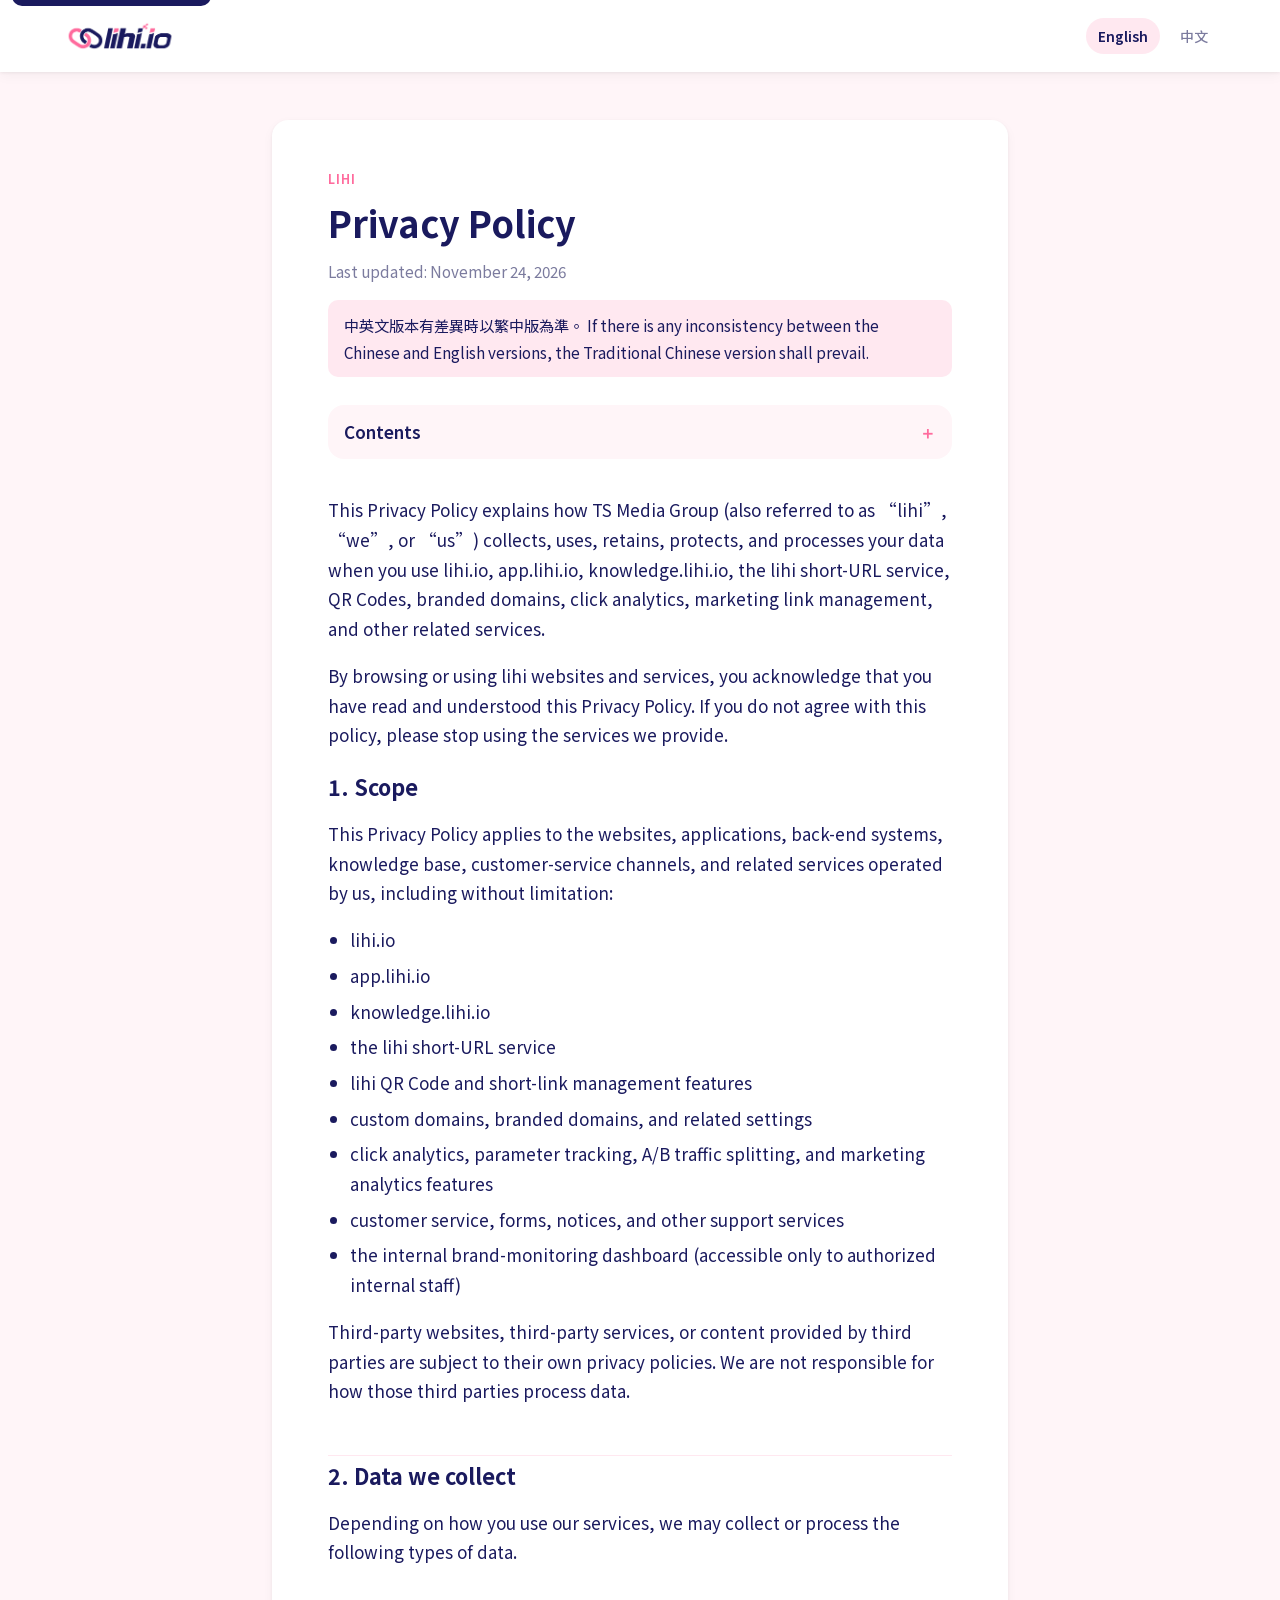
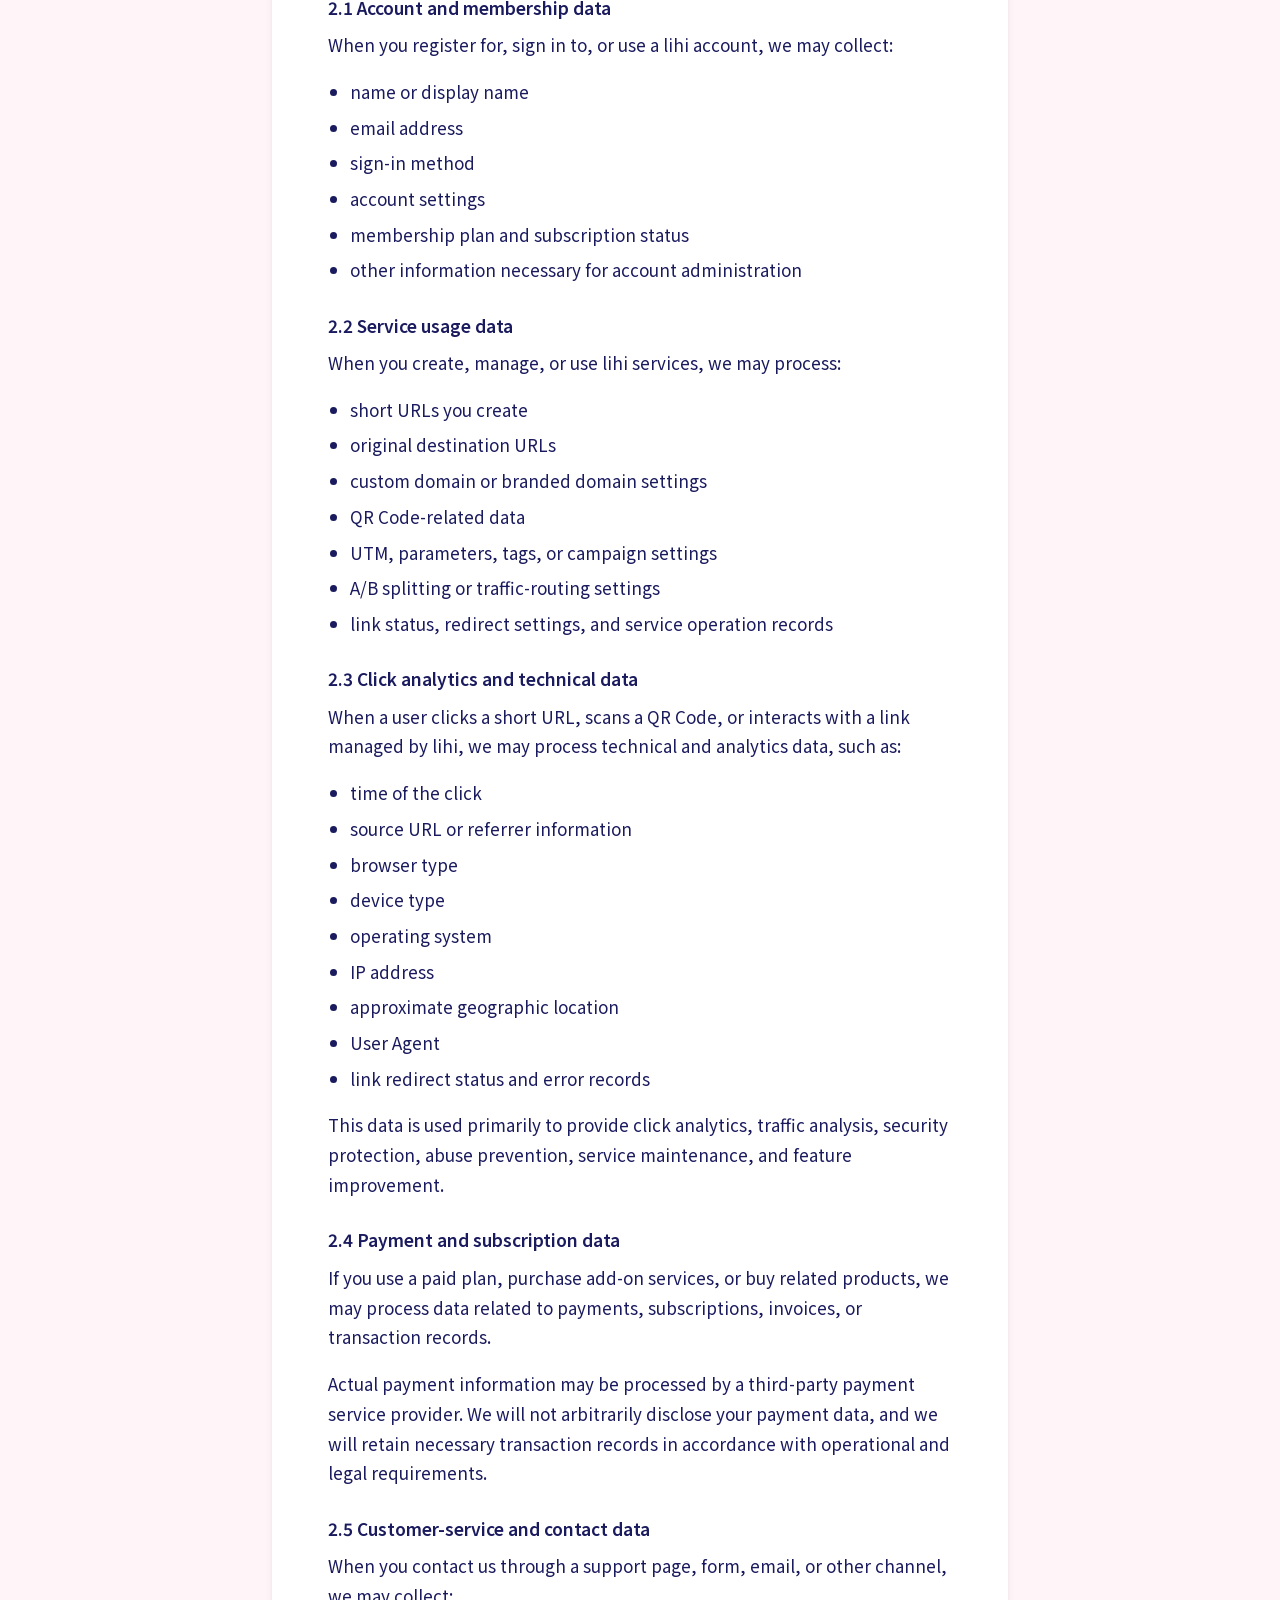
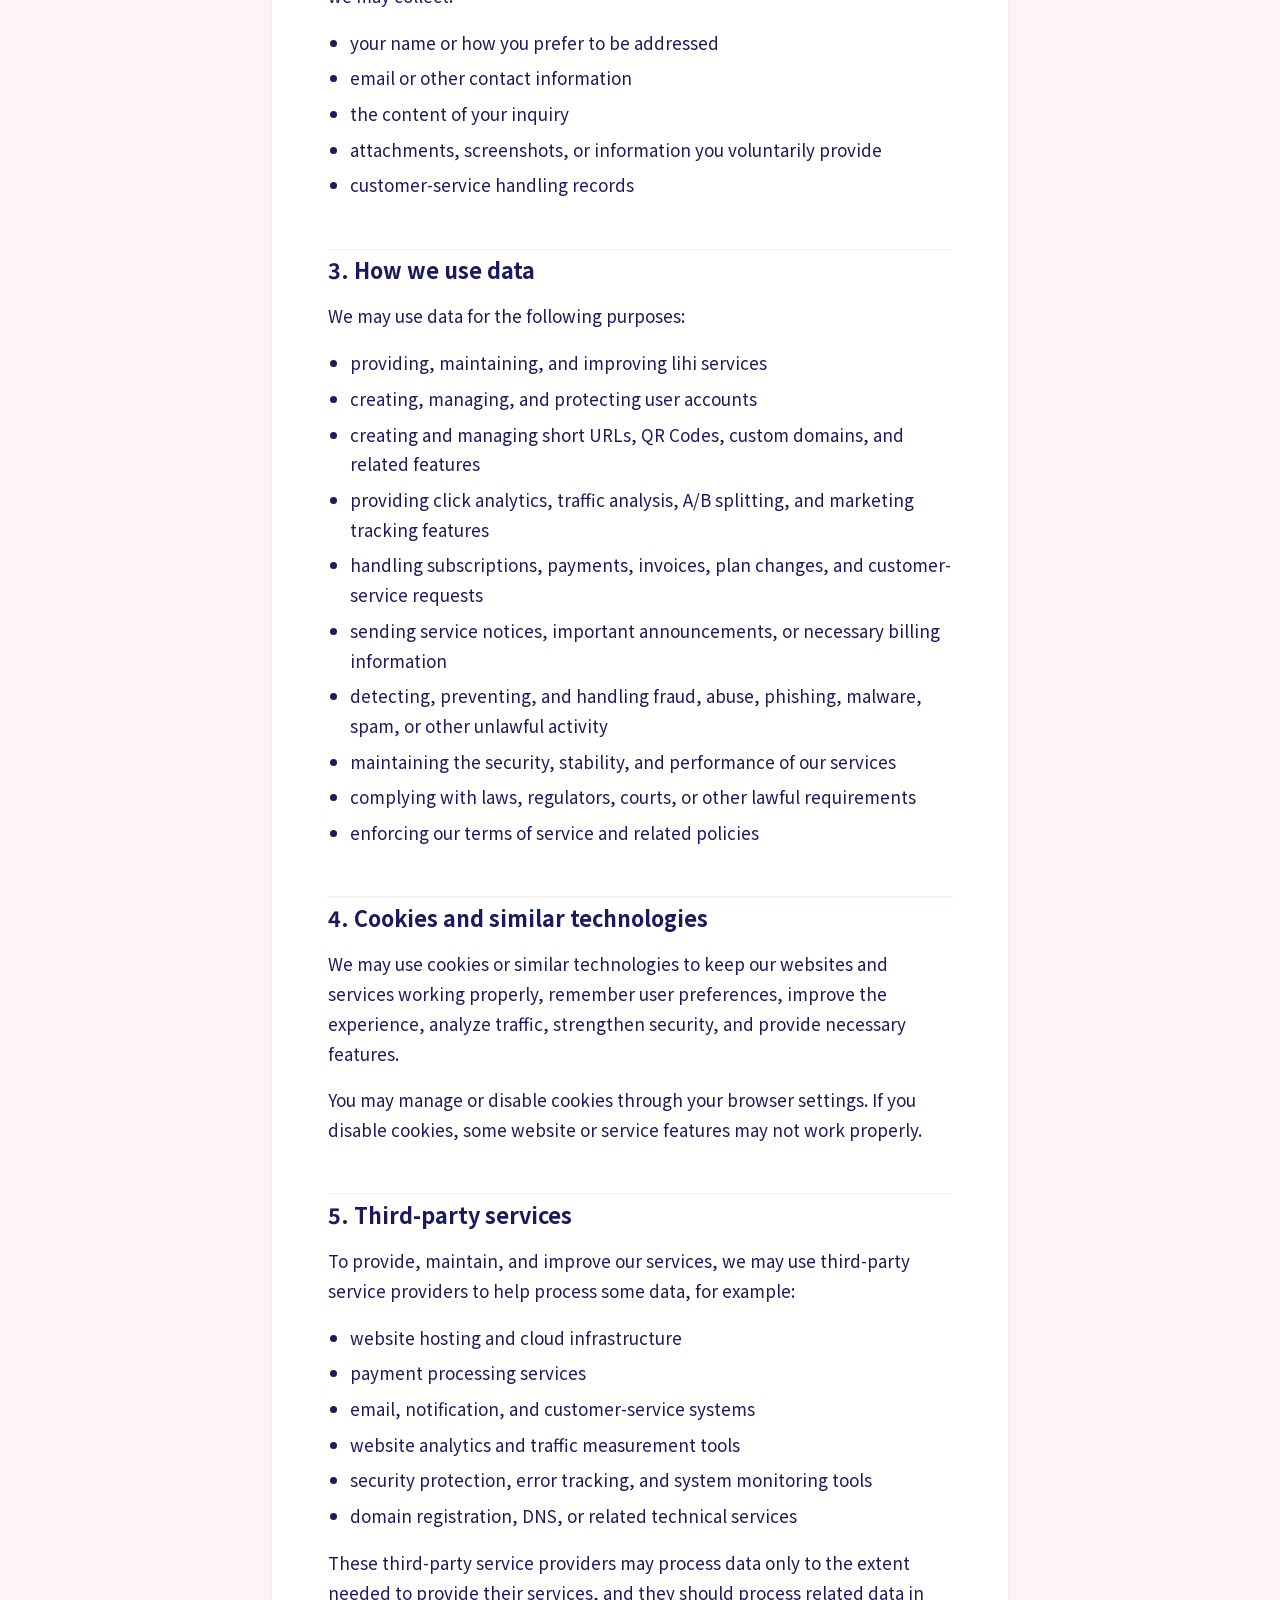
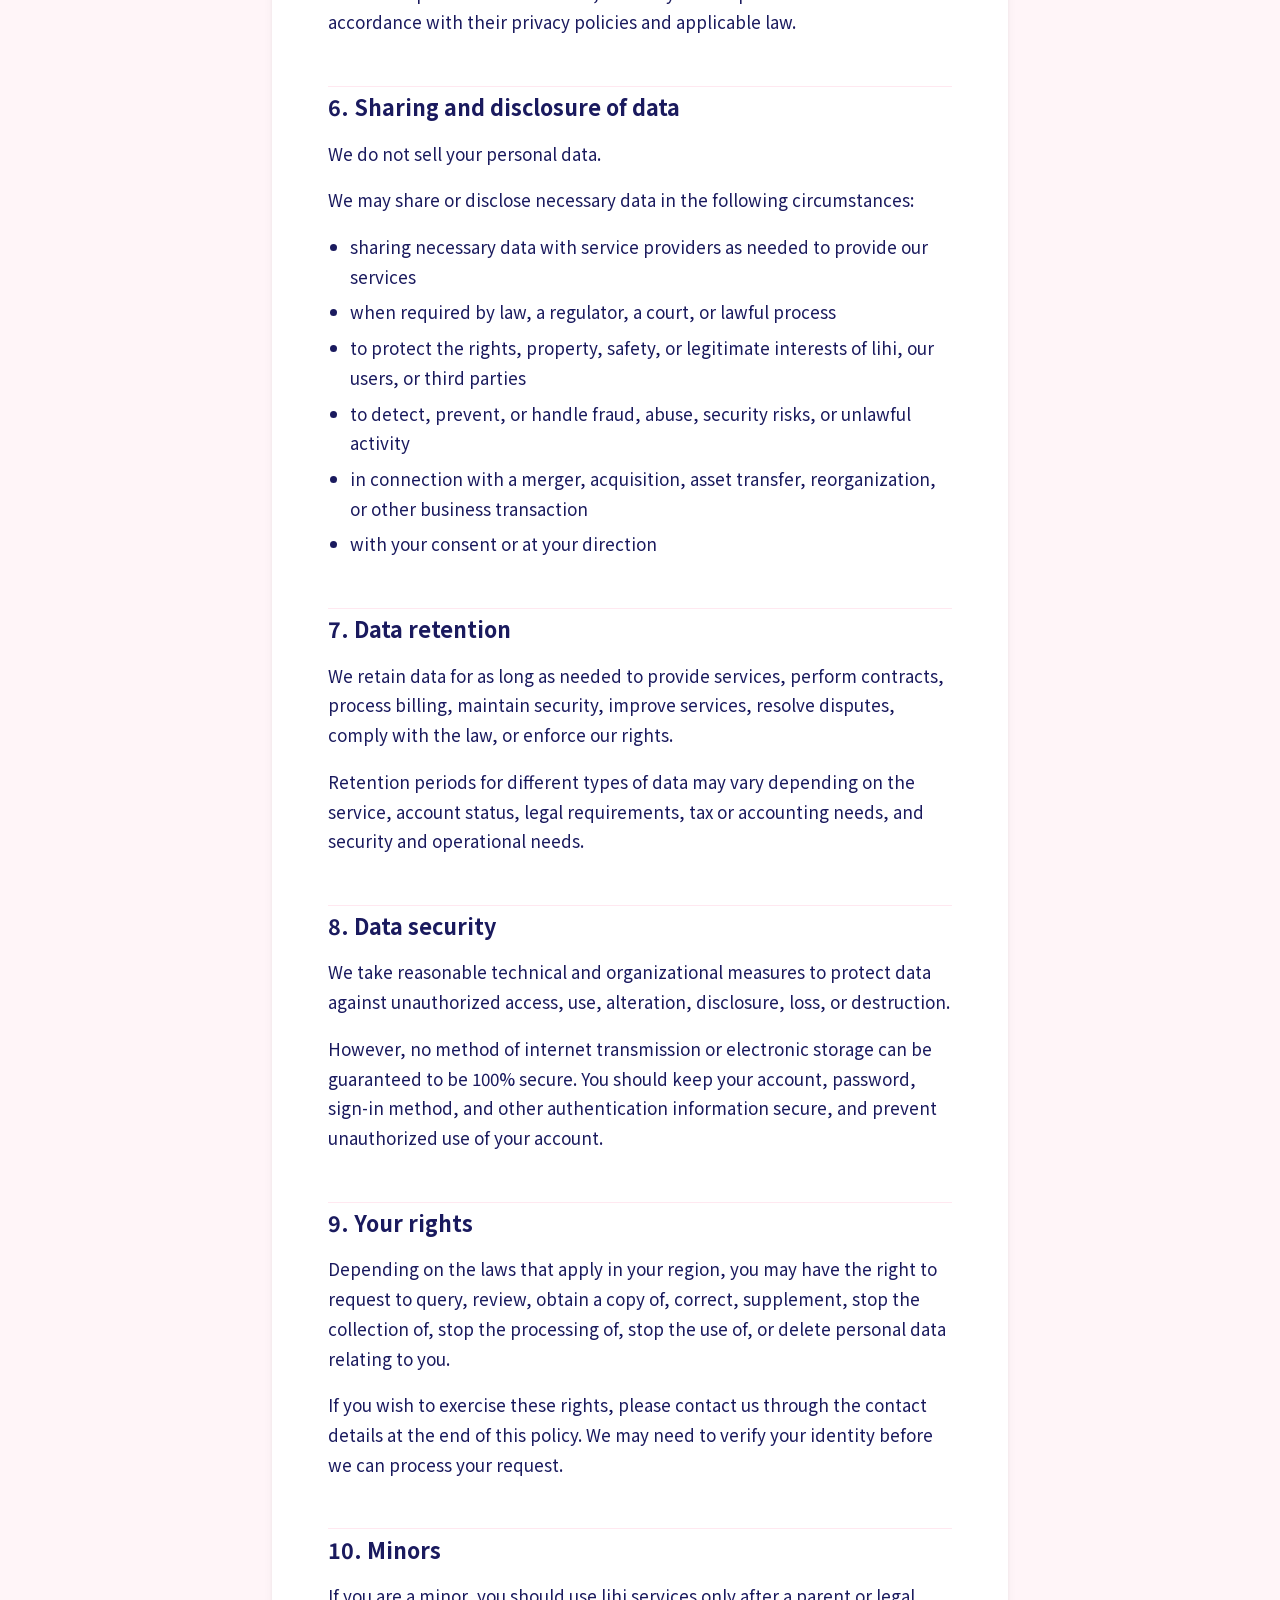
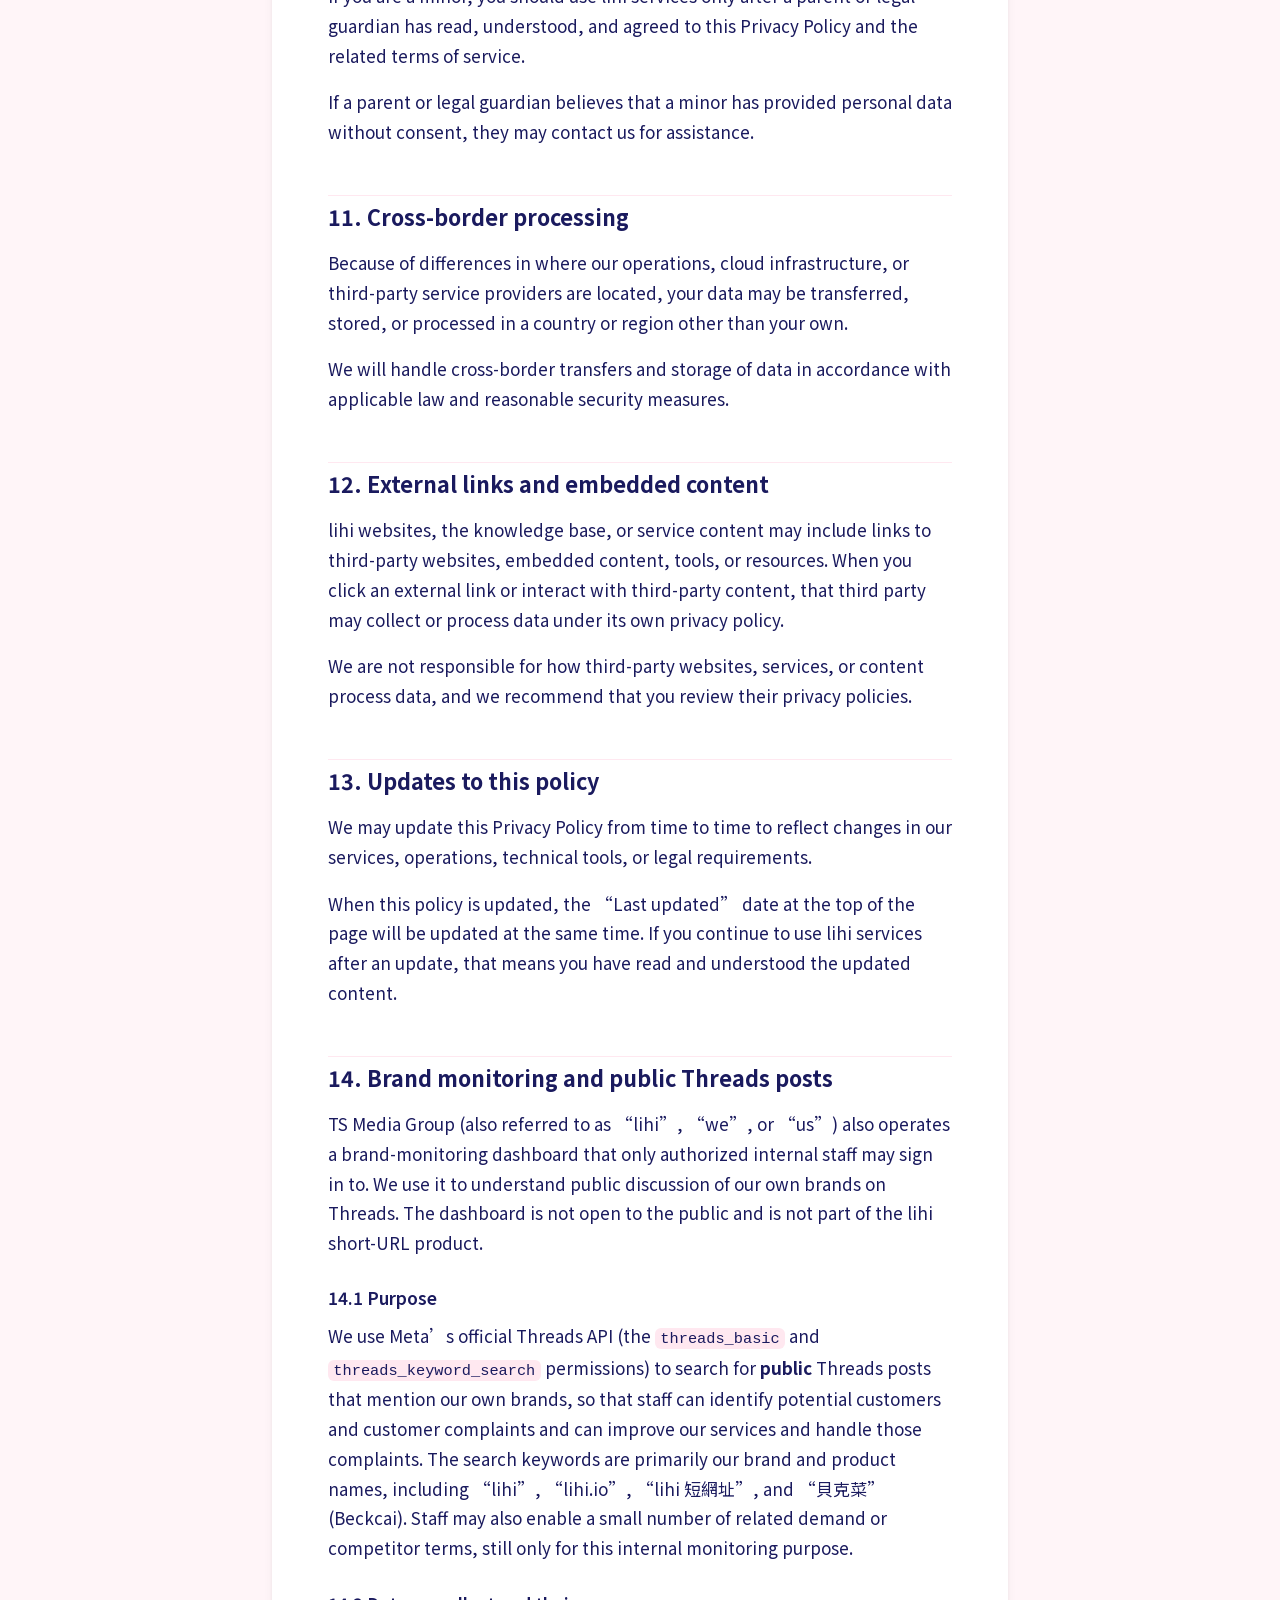
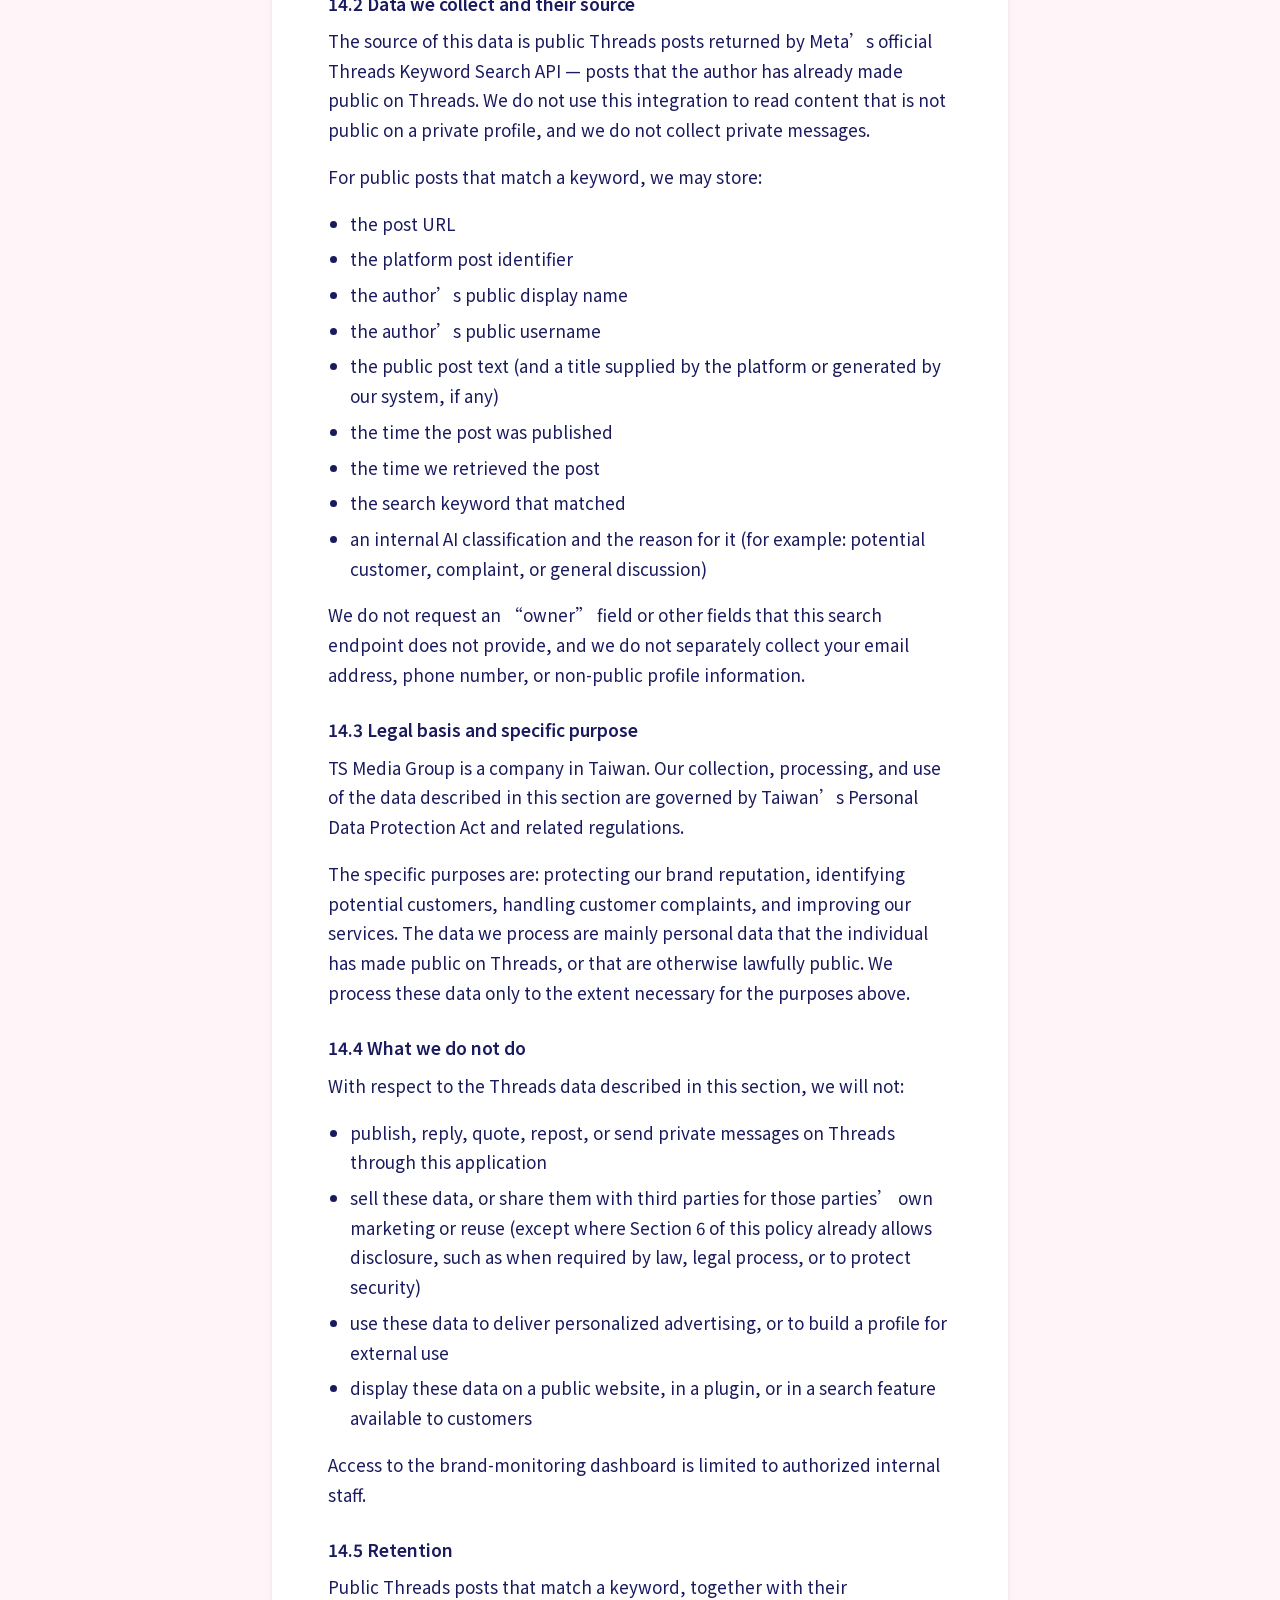
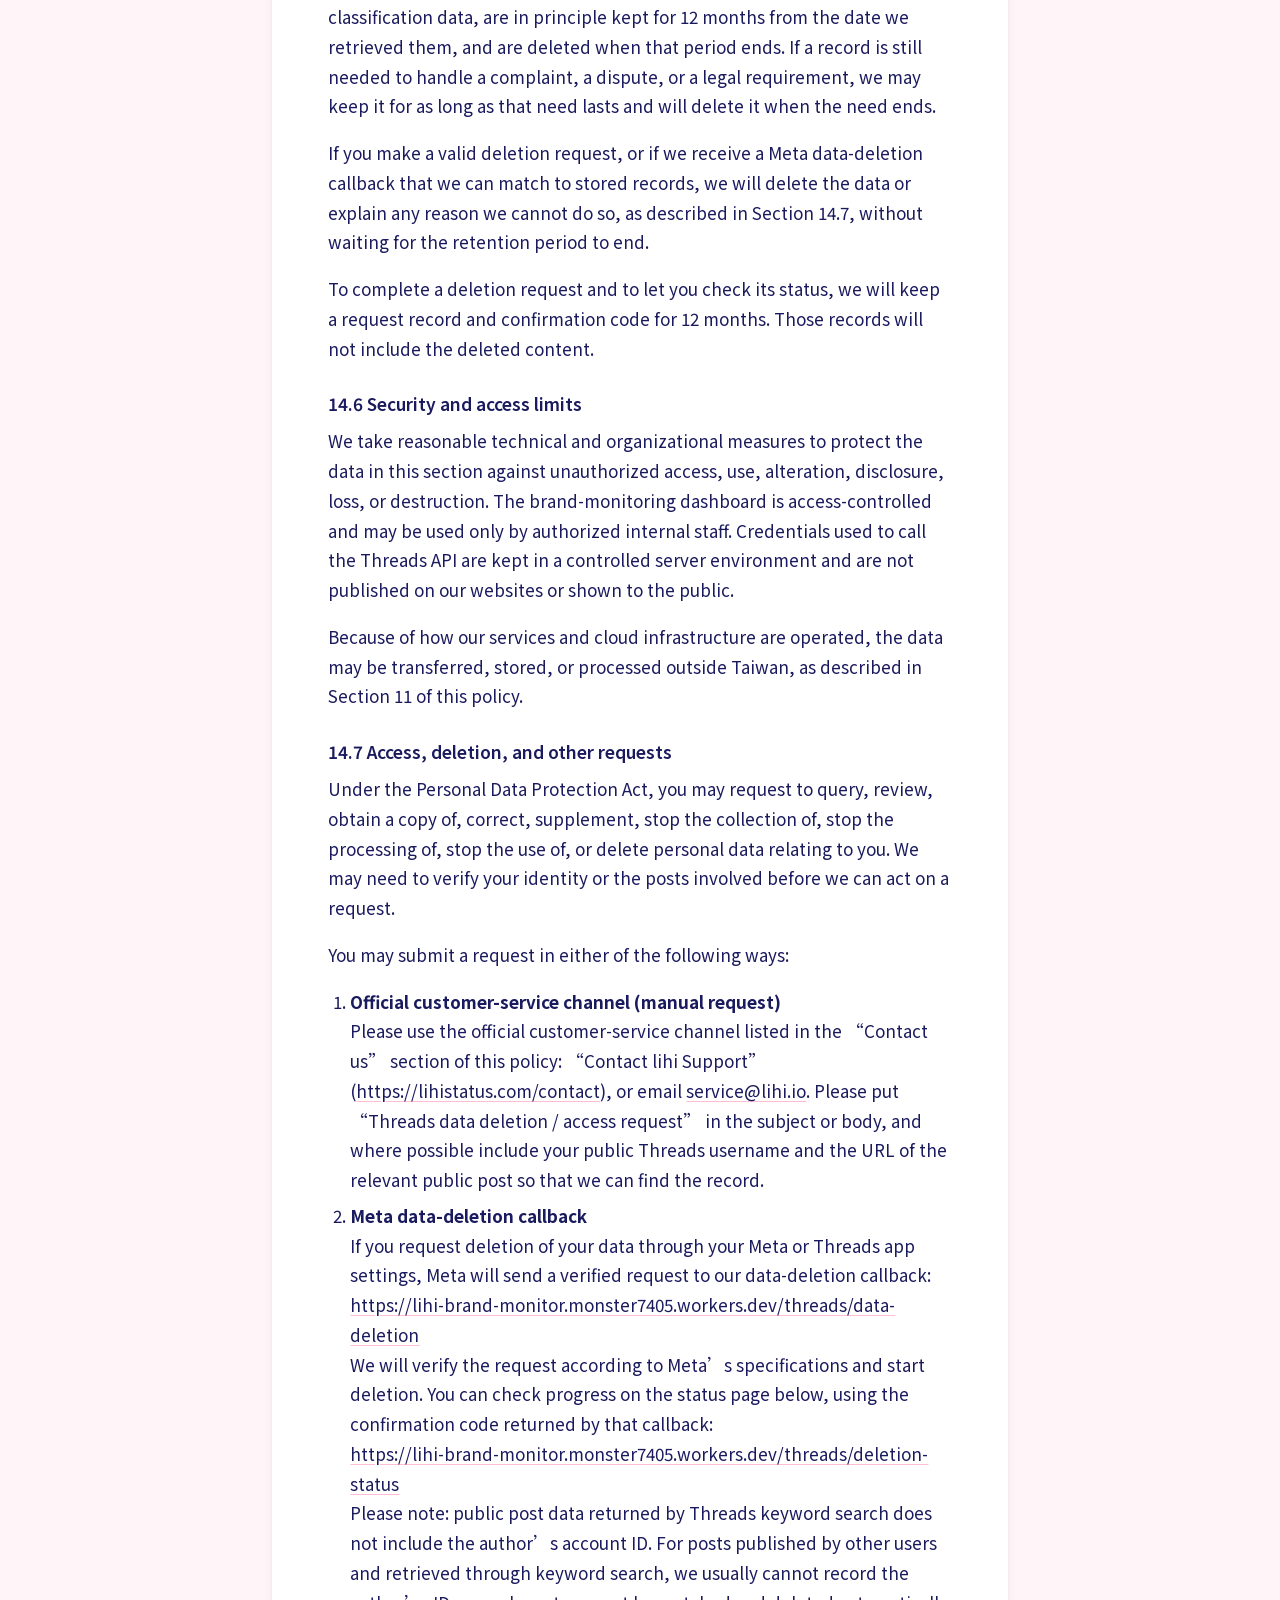
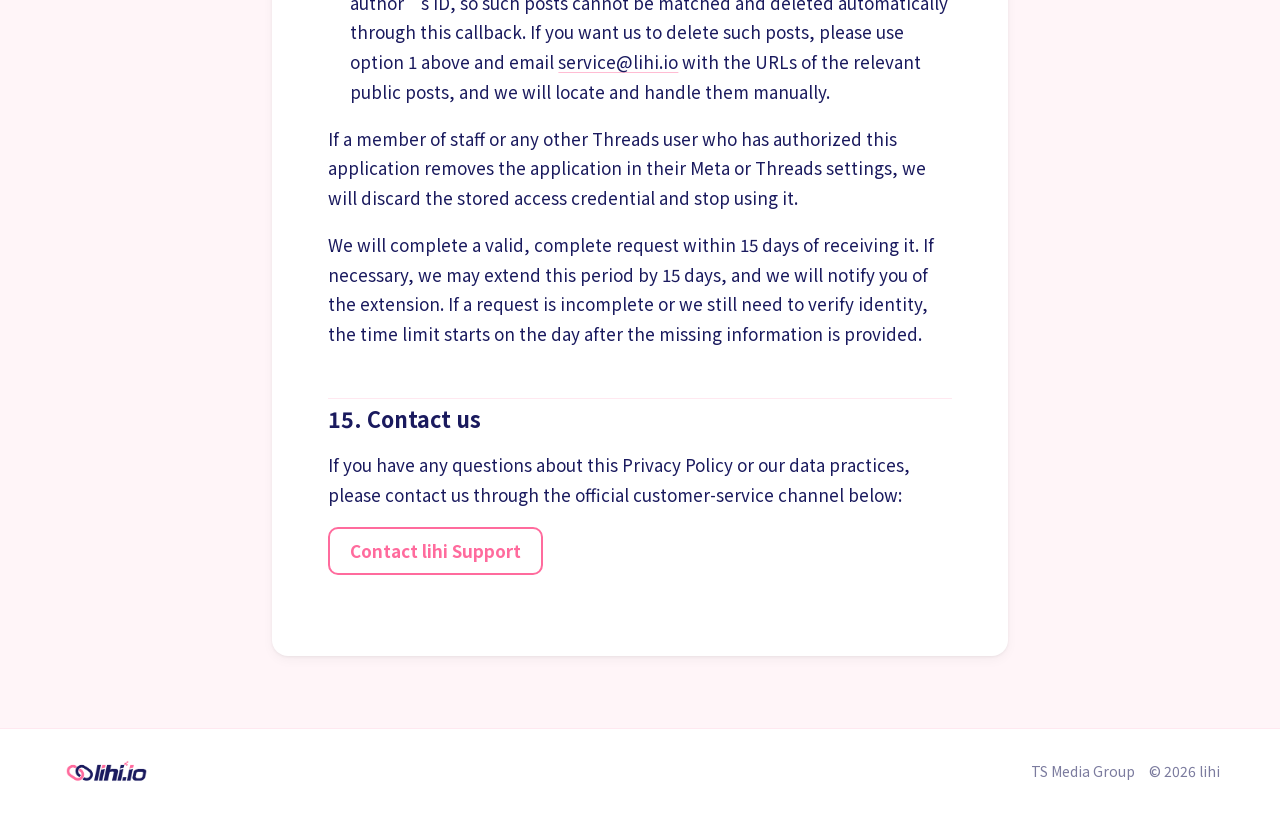
==== en/index.html @ 54e75914 "新增 lihi 公開隱私權政策靜態站（繁中與英文） 以 2026 年 11 月 24 日定稿製作完整 15 節政策頁，套用 lihi 品牌色與自托管字體，不加入追蹤碼。" ====
<!DOCTYPE html>
<html lang="en">
<head>
  <meta charset="utf-8">
  <meta name="viewport" content="width=device-width, initial-scale=1">
  <title>Privacy Policy｜lihi</title>
  <meta name="description" content="Privacy Policy of TS Media Group (lihi). This page explains how we collect, use, retain, and protect your data, and how you can make access or deletion requests. Last updated: November 24, 2026.">
  <link rel="canonical" href="https://jardinitsai.github.io/lihi-privacy/en/">
  <link rel="alternate" hreflang="en" href="https://jardinitsai.github.io/lihi-privacy/en/">
  <link rel="alternate" hreflang="zh-TW" href="https://jardinitsai.github.io/lihi-privacy/">
  <link rel="alternate" hreflang="x-default" href="https://jardinitsai.github.io/lihi-privacy/">
  <meta property="og:type" content="website">
  <meta property="og:title" content="Privacy Policy｜lihi">
  <meta property="og:description" content="Privacy Policy of TS Media Group (lihi). This page explains how we collect, use, retain, and protect your data, and how you can make access or deletion requests. Last updated: November 24, 2026.">
  <meta property="og:url" content="https://jardinitsai.github.io/lihi-privacy/en/">
  <meta property="og:image" content="https://jardinitsai.github.io/lihi-privacy/assets/lihi-logo-primary.png">
  <meta property="og:locale" content="en_US">
  <meta name="twitter:card" content="summary">
  <meta name="twitter:title" content="Privacy Policy｜lihi">
  <meta name="twitter:description" content="Privacy Policy of TS Media Group (lihi). This page explains how we collect, use, retain, and protect your data, and how you can make access or deletion requests. Last updated: November 24, 2026.">
  <link rel="icon" type="image/png" sizes="32x32" href="../assets/favicon-32.png">
  <link rel="icon" type="image/png" sizes="16x16" href="../assets/favicon-16.png">
  <link rel="apple-touch-icon" href="../assets/apple-touch-icon.png">
  <link rel="stylesheet" href="../css/style.css">
</head>
<body>
  <a class="skip" href="#content">Skip to main content</a>
  <header class="site-header">
    <div class="header-inner">
      <a class="logo" href="https://lihi.io/" aria-label="lihi">
        <img src="../assets/lihi-logo-primary.png" width="220" height="66" alt="lihi.io">
      </a>
      <nav class="lang-switch" aria-label="Language">
        <span class="current" aria-current="page">English</span>
        <a href="../" lang="zh-TW">中文</a>
      </nav>
    </div>
  </header>
  <main>
    <div class="wrap">
      <article class="article-card" id="content">
        <p class="eyebrow">lihi</p>
        <h1>Privacy Policy</h1>
        <p class="updated">Last updated: November 24, 2026</p>
        <p class="lang-note">中英文版本有差異時以繁中版為準。 If there is any inconsistency between the Chinese and English versions, the Traditional Chinese version shall prevail.</p>
        <details class="toc">
  <summary>Contents</summary>
  <ol>
    <li><a href="#s1">1. Scope</a></li>
    <li><a href="#s2">2. Data we collect</a></li>
    <li><a href="#s3">3. How we use data</a></li>
    <li><a href="#s4">4. Cookies and similar technologies</a></li>
    <li><a href="#s5">5. Third-party services</a></li>
    <li><a href="#s6">6. Sharing and disclosure of data</a></li>
    <li><a href="#s7">7. Data retention</a></li>
    <li><a href="#s8">8. Data security</a></li>
    <li><a href="#s9">9. Your rights</a></li>
    <li><a href="#s10">10. Minors</a></li>
    <li><a href="#s11">11. Cross-border processing</a></li>
    <li><a href="#s12">12. External links and embedded content</a></li>
    <li><a href="#s13">13. Updates to this policy</a></li>
    <li><a href="#s14">14. Brand monitoring and public Threads posts</a></li>
    <li><a href="#s15">15. Contact us</a></li>
  </ol>
</details>
        <div class="policy">
<p>This Privacy Policy explains how TS Media Group (also referred to as “lihi”, “we”, or “us”) collects, uses, retains, protects, and processes your data when you use lihi.io, app.lihi.io, knowledge.lihi.io, the lihi short-URL service, QR Codes, branded domains, click analytics, marketing link management, and other related services.</p>
<p>By browsing or using lihi websites and services, you acknowledge that you have read and understood this Privacy Policy. If you do not agree with this policy, please stop using the services we provide.</p>
<h2 id="s1">1. Scope</h2>
<p>This Privacy Policy applies to the websites, applications, back-end systems, knowledge base, customer-service channels, and related services operated by us, including without limitation:</p>
<ul>
<li>lihi.io</li>
<li>app.lihi.io</li>
<li>knowledge.lihi.io</li>
<li>the lihi short-URL service</li>
<li>lihi QR Code and short-link management features</li>
<li>custom domains, branded domains, and related settings</li>
<li>click analytics, parameter tracking, A/B traffic splitting, and marketing analytics features</li>
<li>customer service, forms, notices, and other support services</li>
<li>the internal brand-monitoring dashboard (accessible only to authorized internal staff)</li>
</ul>
<p>Third-party websites, third-party services, or content provided by third parties are subject to their own privacy policies. We are not responsible for how those third parties process data.</p>
<h2 id="s2">2. Data we collect</h2>
<p>Depending on how you use our services, we may collect or process the following types of data.</p>
<h3 id="s2-1">2.1 Account and membership data</h3>
<p>When you register for, sign in to, or use a lihi account, we may collect:</p>
<ul>
<li>name or display name</li>
<li>email address</li>
<li>sign-in method</li>
<li>account settings</li>
<li>membership plan and subscription status</li>
<li>other information necessary for account administration</li>
</ul>
<h3 id="s2-2">2.2 Service usage data</h3>
<p>When you create, manage, or use lihi services, we may process:</p>
<ul>
<li>short URLs you create</li>
<li>original destination URLs</li>
<li>custom domain or branded domain settings</li>
<li>QR Code-related data</li>
<li>UTM, parameters, tags, or campaign settings</li>
<li>A/B splitting or traffic-routing settings</li>
<li>link status, redirect settings, and service operation records</li>
</ul>
<h3 id="s2-3">2.3 Click analytics and technical data</h3>
<p>When a user clicks a short URL, scans a QR Code, or interacts with a link managed by lihi, we may process technical and analytics data, such as:</p>
<ul>
<li>time of the click</li>
<li>source URL or referrer information</li>
<li>browser type</li>
<li>device type</li>
<li>operating system</li>
<li>IP address</li>
<li>approximate geographic location</li>
<li>User Agent</li>
<li>link redirect status and error records</li>
</ul>
<p>This data is used primarily to provide click analytics, traffic analysis, security protection, abuse prevention, service maintenance, and feature improvement.</p>
<h3 id="s2-4">2.4 Payment and subscription data</h3>
<p>If you use a paid plan, purchase add-on services, or buy related products, we may process data related to payments, subscriptions, invoices, or transaction records.</p>
<p>Actual payment information may be processed by a third-party payment service provider. We will not arbitrarily disclose your payment data, and we will retain necessary transaction records in accordance with operational and legal requirements.</p>
<h3 id="s2-5">2.5 Customer-service and contact data</h3>
<p>When you contact us through a support page, form, email, or other channel, we may collect:</p>
<ul>
<li>your name or how you prefer to be addressed</li>
<li>email or other contact information</li>
<li>the content of your inquiry</li>
<li>attachments, screenshots, or information you voluntarily provide</li>
<li>customer-service handling records</li>
</ul>
<h2 id="s3">3. How we use data</h2>
<p>We may use data for the following purposes:</p>
<ul>
<li>providing, maintaining, and improving lihi services</li>
<li>creating, managing, and protecting user accounts</li>
<li>creating and managing short URLs, QR Codes, custom domains, and related features</li>
<li>providing click analytics, traffic analysis, A/B splitting, and marketing tracking features</li>
<li>handling subscriptions, payments, invoices, plan changes, and customer-service requests</li>
<li>sending service notices, important announcements, or necessary billing information</li>
<li>detecting, preventing, and handling fraud, abuse, phishing, malware, spam, or other unlawful activity</li>
<li>maintaining the security, stability, and performance of our services</li>
<li>complying with laws, regulators, courts, or other lawful requirements</li>
<li>enforcing our terms of service and related policies</li>
</ul>
<h2 id="s4">4. Cookies and similar technologies</h2>
<p>We may use cookies or similar technologies to keep our websites and services working properly, remember user preferences, improve the experience, analyze traffic, strengthen security, and provide necessary features.</p>
<p>You may manage or disable cookies through your browser settings. If you disable cookies, some website or service features may not work properly.</p>
<h2 id="s5">5. Third-party services</h2>
<p>To provide, maintain, and improve our services, we may use third-party service providers to help process some data, for example:</p>
<ul>
<li>website hosting and cloud infrastructure</li>
<li>payment processing services</li>
<li>email, notification, and customer-service systems</li>
<li>website analytics and traffic measurement tools</li>
<li>security protection, error tracking, and system monitoring tools</li>
<li>domain registration, DNS, or related technical services</li>
</ul>
<p>These third-party service providers may process data only to the extent needed to provide their services, and they should process related data in accordance with their privacy policies and applicable law.</p>
<h2 id="s6">6. Sharing and disclosure of data</h2>
<p>We do not sell your personal data.</p>
<p>We may share or disclose necessary data in the following circumstances:</p>
<ul>
<li>sharing necessary data with service providers as needed to provide our services</li>
<li>when required by law, a regulator, a court, or lawful process</li>
<li>to protect the rights, property, safety, or legitimate interests of lihi, our users, or third parties</li>
<li>to detect, prevent, or handle fraud, abuse, security risks, or unlawful activity</li>
<li>in connection with a merger, acquisition, asset transfer, reorganization, or other business transaction</li>
<li>with your consent or at your direction</li>
</ul>
<h2 id="s7">7. Data retention</h2>
<p>We retain data for as long as needed to provide services, perform contracts, process billing, maintain security, improve services, resolve disputes, comply with the law, or enforce our rights.</p>
<p>Retention periods for different types of data may vary depending on the service, account status, legal requirements, tax or accounting needs, and security and operational needs.</p>
<h2 id="s8">8. Data security</h2>
<p>We take reasonable technical and organizational measures to protect data against unauthorized access, use, alteration, disclosure, loss, or destruction.</p>
<p>However, no method of internet transmission or electronic storage can be guaranteed to be 100% secure. You should keep your account, password, sign-in method, and other authentication information secure, and prevent unauthorized use of your account.</p>
<h2 id="s9">9. Your rights</h2>
<p>Depending on the laws that apply in your region, you may have the right to request to query, review, obtain a copy of, correct, supplement, stop the collection of, stop the processing of, stop the use of, or delete personal data relating to you.</p>
<p>If you wish to exercise these rights, please contact us through the contact details at the end of this policy. We may need to verify your identity before we can process your request.</p>
<h2 id="s10">10. Minors</h2>
<p>If you are a minor, you should use lihi services only after a parent or legal guardian has read, understood, and agreed to this Privacy Policy and the related terms of service.</p>
<p>If a parent or legal guardian believes that a minor has provided personal data without consent, they may contact us for assistance.</p>
<h2 id="s11">11. Cross-border processing</h2>
<p>Because of differences in where our operations, cloud infrastructure, or third-party service providers are located, your data may be transferred, stored, or processed in a country or region other than your own.</p>
<p>We will handle cross-border transfers and storage of data in accordance with applicable law and reasonable security measures.</p>
<h2 id="s12">12. External links and embedded content</h2>
<p>lihi websites, the knowledge base, or service content may include links to third-party websites, embedded content, tools, or resources. When you click an external link or interact with third-party content, that third party may collect or process data under its own privacy policy.</p>
<p>We are not responsible for how third-party websites, services, or content process data, and we recommend that you review their privacy policies.</p>
<h2 id="s13">13. Updates to this policy</h2>
<p>We may update this Privacy Policy from time to time to reflect changes in our services, operations, technical tools, or legal requirements.</p>
<p>When this policy is updated, the “Last updated” date at the top of the page will be updated at the same time. If you continue to use lihi services after an update, that means you have read and understood the updated content.</p>
<h2 id="s14">14. Brand monitoring and public Threads posts</h2>
<p>TS Media Group (also referred to as “lihi”, “we”, or “us”) also operates a brand-monitoring dashboard that only authorized internal staff may sign in to. We use it to understand public discussion of our own brands on Threads. The dashboard is not open to the public and is not part of the lihi short-URL product.</p>
<h3 id="s14-1">14.1 Purpose</h3>
<p>We use Meta’s official Threads API (the <code>threads_basic</code> and <code>threads_keyword_search</code> permissions) to search for <strong>public</strong> Threads posts that mention our own brands, so that staff can identify potential customers and customer complaints and can improve our services and handle those complaints. The search keywords are primarily our brand and product names, including “lihi”, “lihi.io”, “lihi 短網址”, and “貝克菜” (Beckcai). Staff may also enable a small number of related demand or competitor terms, still only for this internal monitoring purpose.</p>
<h3 id="s14-2">14.2 Data we collect and their source</h3>
<p>The source of this data is public Threads posts returned by Meta’s official Threads Keyword Search API — posts that the author has already made public on Threads. We do not use this integration to read content that is not public on a private profile, and we do not collect private messages.</p>
<p>For public posts that match a keyword, we may store:</p>
<ul>
<li>the post URL</li>
<li>the platform post identifier</li>
<li>the author’s public display name</li>
<li>the author’s public username</li>
<li>the public post text (and a title supplied by the platform or generated by our system, if any)</li>
<li>the time the post was published</li>
<li>the time we retrieved the post</li>
<li>the search keyword that matched</li>
<li>an internal AI classification and the reason for it (for example: potential customer, complaint, or general discussion)</li>
</ul>
<p>We do not request an “owner” field or other fields that this search endpoint does not provide, and we do not separately collect your email address, phone number, or non-public profile information.</p>
<h3 id="s14-3">14.3 Legal basis and specific purpose</h3>
<p>TS Media Group is a company in Taiwan. Our collection, processing, and use of the data described in this section are governed by Taiwan’s Personal Data Protection Act and related regulations.</p>
<p>The specific purposes are: protecting our brand reputation, identifying potential customers, handling customer complaints, and improving our services. The data we process are mainly personal data that the individual has made public on Threads, or that are otherwise lawfully public. We process these data only to the extent necessary for the purposes above.</p>
<h3 id="s14-4">14.4 What we do not do</h3>
<p>With respect to the Threads data described in this section, we will not:</p>
<ul>
<li>publish, reply, quote, repost, or send private messages on Threads through this application</li>
<li>sell these data, or share them with third parties for those parties’ own marketing or reuse (except where Section 6 of this policy already allows disclosure, such as when required by law, legal process, or to protect security)</li>
<li>use these data to deliver personalized advertising, or to build a profile for external use</li>
<li>display these data on a public website, in a plugin, or in a search feature available to customers</li>
</ul>
<p>Access to the brand-monitoring dashboard is limited to authorized internal staff.</p>
<h3 id="s14-5">14.5 Retention</h3>
<p>Public Threads posts that match a keyword, together with their classification data, are in principle kept for 12 months from the date we retrieved them, and are deleted when that period ends. If a record is still needed to handle a complaint, a dispute, or a legal requirement, we may keep it for as long as that need lasts and will delete it when the need ends.</p>
<p>If you make a valid deletion request, or if we receive a Meta data-deletion callback that we can match to stored records, we will delete the data or explain any reason we cannot do so, as described in Section 14.7, without waiting for the retention period to end.</p>
<p>To complete a deletion request and to let you check its status, we will keep a request record and confirmation code for 12 months. Those records will not include the deleted content.</p>
<h3 id="s14-6">14.6 Security and access limits</h3>
<p>We take reasonable technical and organizational measures to protect the data in this section against unauthorized access, use, alteration, disclosure, loss, or destruction. The brand-monitoring dashboard is access-controlled and may be used only by authorized internal staff. Credentials used to call the Threads API are kept in a controlled server environment and are not published on our websites or shown to the public.</p>
<p>Because of how our services and cloud infrastructure are operated, the data may be transferred, stored, or processed outside Taiwan, as described in Section 11 of this policy.</p>
<h3 id="s14-7">14.7 Access, deletion, and other requests</h3>
<p>Under the Personal Data Protection Act, you may request to query, review, obtain a copy of, correct, supplement, stop the collection of, stop the processing of, stop the use of, or delete personal data relating to you. We may need to verify your identity or the posts involved before we can act on a request.</p>
<p>You may submit a request in either of the following ways:</p>
<ol>
<li><strong>Official customer-service channel (manual request)</strong><br />
Please use the official customer-service channel listed in the “Contact us” section of this policy: “Contact lihi Support” (<a href="https://lihistatus.com/contact">https://lihistatus.com/contact</a>), or email <a href="mailto:service@lihi.io">service@lihi.io</a>. Please put “Threads data deletion / access request” in the subject or body, and where possible include your public Threads username and the URL of the relevant public post so that we can find the record.</li>
<li><strong>Meta data-deletion callback</strong><br />
If you request deletion of your data through your Meta or Threads app settings, Meta will send a verified request to our data-deletion callback:<br />
<a href="https://lihi-brand-monitor.monster7405.workers.dev/threads/data-deletion">https://lihi-brand-monitor.monster7405.workers.dev/threads/data-deletion</a><br />
We will verify the request according to Meta’s specifications and start deletion. You can check progress on the status page below, using the confirmation code returned by that callback:<br />
<a href="https://lihi-brand-monitor.monster7405.workers.dev/threads/deletion-status">https://lihi-brand-monitor.monster7405.workers.dev/threads/deletion-status</a><br />
Please note: public post data returned by Threads keyword search does not include the author’s account ID. For posts published by other users and retrieved through keyword search, we usually cannot record the author’s ID, so such posts cannot be matched and deleted automatically through this callback. If you want us to delete such posts, please use option 1 above and email <a href="mailto:service@lihi.io">service@lihi.io</a> with the URLs of the relevant public posts, and we will locate and handle them manually.</li>
</ol>
<p>If a member of staff or any other Threads user who has authorized this application removes the application in their Meta or Threads settings, we will discard the stored access credential and stop using it.</p>
<p>We will complete a valid, complete request within 15 days of receiving it. If necessary, we may extend this period by 15 days, and we will notify you of the extension. If a request is incomplete or we still need to verify identity, the time limit starts on the day after the missing information is provided.</p>
<h2 id="s15">15. Contact us</h2>
<p>If you have any questions about this Privacy Policy or our data practices, please contact us through the official customer-service channel below:</p>
<p><a class="btn-secondary" href="https://lihistatus.com/contact" target="_blank" rel="noopener noreferrer">Contact lihi Support</a></p>

        </div>
      </article>
    </div>
  </main>
  <footer class="site-footer">
    <div class="footer-inner">
      <div class="footer-brand">
        <img src="../assets/lihi-logo-primary.png" width="160" height="48" alt="">
      </div>
      <p class="footer-meta">TS Media Group　© 2026 lihi</p>
    </div>
  </footer>
</body>
</html>
---- css/style.css ----
:root {
  --brand-pink: #FF6B9D;
  --cta-pink: #FF6B9D;
  --cta-pink-hover: #E8558A;
  --brand-navy: #1A1A5E;
  --text-primary: #1A1A5E;
  --text-muted: #7B7B9E;
  --bg-wash: #FFF5F8;
  --bg-pink-soft: #FFE8F0;
  --success: #22C55E;
  --danger: #EF4444;
  --white: #FFFFFF;
  --nav-h: 72px;
  --max-w: 1200px;
  --measure: 46rem;
  --radius-card: 16px;
  --radius-btn: 10px;
  --shadow: 0 1px 3px rgba(0, 0, 0, 0.06), 0 4px 12px rgba(0, 0, 0, 0.04);
  --shadow-hover: 0 4px 12px rgba(0, 0, 0, 0.08), 0 8px 24px rgba(0, 0, 0, 0.06);
}

@font-face {
  font-family: "Inter";
  font-style: normal;
  font-weight: 400;
  font-display: swap;
  src: url("../assets/fonts/inter-400.woff2") format("woff2");
}
@font-face {
  font-family: "Inter";
  font-style: normal;
  font-weight: 500;
  font-display: swap;
  src: url("../assets/fonts/inter-500.woff2") format("woff2");
}
@font-face {
  font-family: "Inter";
  font-style: normal;
  font-weight: 600;
  font-display: swap;
  src: url("../assets/fonts/inter-600.woff2") format("woff2");
}
@font-face {
  font-family: "Inter";
  font-style: normal;
  font-weight: 700;
  font-display: swap;
  src: url("../assets/fonts/inter-700.woff2") format("woff2");
}
@font-face {
  font-family: "Noto Sans TC";
  font-style: normal;
  font-weight: 400;
  font-display: swap;
  src: url("../assets/fonts/noto-sans-tc-400.woff2") format("woff2");
}
@font-face {
  font-family: "Noto Sans TC";
  font-style: normal;
  font-weight: 500;
  font-display: swap;
  src: url("../assets/fonts/noto-sans-tc-500.woff2") format("woff2");
}
@font-face {
  font-family: "Noto Sans TC";
  font-style: normal;
  font-weight: 600;
  font-display: swap;
  src: url("../assets/fonts/noto-sans-tc-600.woff2") format("woff2");
}
@font-face {
  font-family: "Noto Sans TC";
  font-style: normal;
  font-weight: 700;
  font-display: swap;
  src: url("../assets/fonts/noto-sans-tc-700.woff2") format("woff2");
}

*,
*::before,
*::after { box-sizing: border-box; }

html {
  scroll-behavior: smooth;
  scroll-padding-top: calc(var(--nav-h) + 12px);
}

html, body {
  margin: 0;
  padding: 0;
  max-width: 100%;
  overflow-x: hidden;
}

body {
  font-family: "Noto Sans TC", "Inter", "PingFang TC", "Microsoft JhengHei", sans-serif;
  font-weight: 400;
  color: var(--text-primary);
  background: var(--bg-wash);
  line-height: 1.75;
  font-size: 17px;
  min-height: 100vh;
}

img { max-width: 100%; height: auto; border: 0; }

a {
  color: var(--brand-navy);
  text-decoration-color: rgba(255, 107, 157, 0.45);
  text-underline-offset: 0.15em;
  overflow-wrap: anywhere;
  word-break: break-word;
}
a:hover { color: var(--cta-pink-hover); text-decoration-color: var(--cta-pink-hover); }

code {
  font-family: ui-monospace, SFMono-Regular, Menlo, Consolas, monospace;
  font-size: 0.9em;
  background: var(--bg-pink-soft);
  padding: 0.1em 0.35em;
  border-radius: 6px;
  overflow-wrap: anywhere;
  word-break: break-word;
}

.skip {
  position: absolute;
  left: 12px;
  top: -40px;
  background: var(--brand-navy);
  color: var(--white);
  padding: 8px 14px;
  border-radius: var(--radius-btn);
  z-index: 100;
}
.skip:focus { top: 12px; }

.site-header {
  position: sticky;
  top: 0;
  z-index: 50;
  height: var(--nav-h);
  background: var(--white);
  box-shadow: var(--shadow);
}

.header-inner,
.footer-inner,
.wrap {
  width: 100%;
  max-width: var(--max-w);
  margin: 0 auto;
  padding-left: 20px;
  padding-right: 20px;
}

.header-inner {
  height: var(--nav-h);
  display: flex;
  align-items: center;
  justify-content: space-between;
  gap: 16px;
}

.logo {
  display: flex;
  align-items: center;
  flex: 0 1 auto;
  min-width: 0;
}
.logo img {
  display: block;
  height: 36px;
  width: auto;
  max-width: min(220px, 58vw);
}

.lang-switch {
  display: flex;
  align-items: center;
  gap: 8px;
  flex: 0 0 auto;
  font-size: 14px;
  font-weight: 500;
}
.lang-switch a,
.lang-switch span {
  display: inline-block;
  padding: 6px 12px;
  border-radius: 999px;
  text-decoration: none;
}
.lang-switch .current {
  background: var(--bg-pink-soft);
  color: var(--brand-navy);
  font-weight: 600;
}
.lang-switch a {
  color: var(--text-muted);
}
.lang-switch a:hover {
  color: var(--cta-pink-hover);
  background: var(--bg-pink-soft);
}

main { padding: 32px 0 72px; }

.article-card {
  max-width: var(--measure);
  margin: 0 auto;
  background: var(--white);
  border-radius: var(--radius-card);
  box-shadow: var(--shadow);
  padding: 32px 24px 48px;
}

@media (min-width: 768px) {
  .article-card { padding: 48px 56px 64px; }
  main { padding-top: 48px; }
}

.eyebrow {
  margin: 0 0 8px;
  color: var(--brand-pink);
  font-weight: 600;
  font-size: 13px;
  letter-spacing: 0.08em;
  text-transform: uppercase;
}

h1 {
  margin: 0 0 12px;
  font-size: clamp(1.75rem, 4vw, 2.25rem);
  font-weight: 700;
  line-height: 1.3;
  color: var(--brand-navy);
}

.updated {
  margin: 0 0 16px;
  color: var(--text-muted);
  font-size: 0.95rem;
}

.lang-note {
  margin: 0 0 28px;
  padding: 12px 16px;
  background: var(--bg-pink-soft);
  border-radius: 10px;
  color: var(--text-primary);
  font-size: 0.95rem;
}

.toc {
  margin: 0 0 36px;
  padding: 12px 16px;
  background: var(--bg-wash);
  border-radius: var(--radius-card);
}
.toc summary {
  cursor: pointer;
  font-weight: 600;
  color: var(--brand-navy);
  list-style: none;
}
.toc summary::-webkit-details-marker { display: none; }
.toc summary::after {
  content: "＋";
  float: right;
  color: var(--brand-pink);
  font-weight: 700;
}
.toc[open] summary::after { content: "－"; }
.toc ol {
  margin: 12px 0 0;
  padding: 0 0 0 1.25rem;
}
.toc li { margin: 0.25rem 0; }
.toc a { text-decoration: none; }
.toc a:hover { text-decoration: underline; }

.policy h2 {
  margin: 2.25em 0 0.75em;
  padding-top: 0.25em;
  font-size: 1.35rem;
  font-weight: 700;
  line-height: 1.4;
  color: var(--brand-navy);
  border-top: 1px solid var(--bg-pink-soft);
}
.policy h2:first-of-type { border-top: 0; margin-top: 0.5em; }
.policy h3 {
  margin: 1.6em 0 0.6em;
  font-size: 1.08rem;
  font-weight: 600;
  line-height: 1.45;
  color: var(--brand-navy);
}
.policy p, .policy li { color: var(--text-primary); }
.policy p { margin: 0 0 1em; }
.policy ul, .policy ol { margin: 0 0 1em; padding-left: 1.4rem; }
.policy li { margin: 0.3em 0; }
.policy li + li { margin-top: 0.35em; }

.btn-secondary {
  display: inline-block;
  padding: 12px 20px;
  border: 2px solid var(--cta-pink);
  border-radius: var(--radius-btn);
  color: var(--cta-pink);
  font-weight: 700;
  text-decoration: none;
  line-height: 1.2;
}
.btn-secondary:hover {
  background: var(--cta-pink);
  color: var(--white);
  text-decoration: none;
}

.site-footer {
  background: var(--white);
  border-top: 1px solid var(--bg-pink-soft);
  padding: 28px 0 36px;
  color: var(--text-muted);
  font-size: 14px;
}
.footer-inner {
  display: flex;
  flex-wrap: wrap;
  align-items: center;
  justify-content: space-between;
  gap: 16px;
}
.footer-brand {
  display: flex;
  align-items: center;
  gap: 12px;
  min-width: 0;
}
.footer-brand img {
  height: 28px;
  width: auto;
  max-width: 160px;
}
.footer-meta { margin: 0; max-width: 100%; }
.footer-meta a { color: var(--text-muted); }
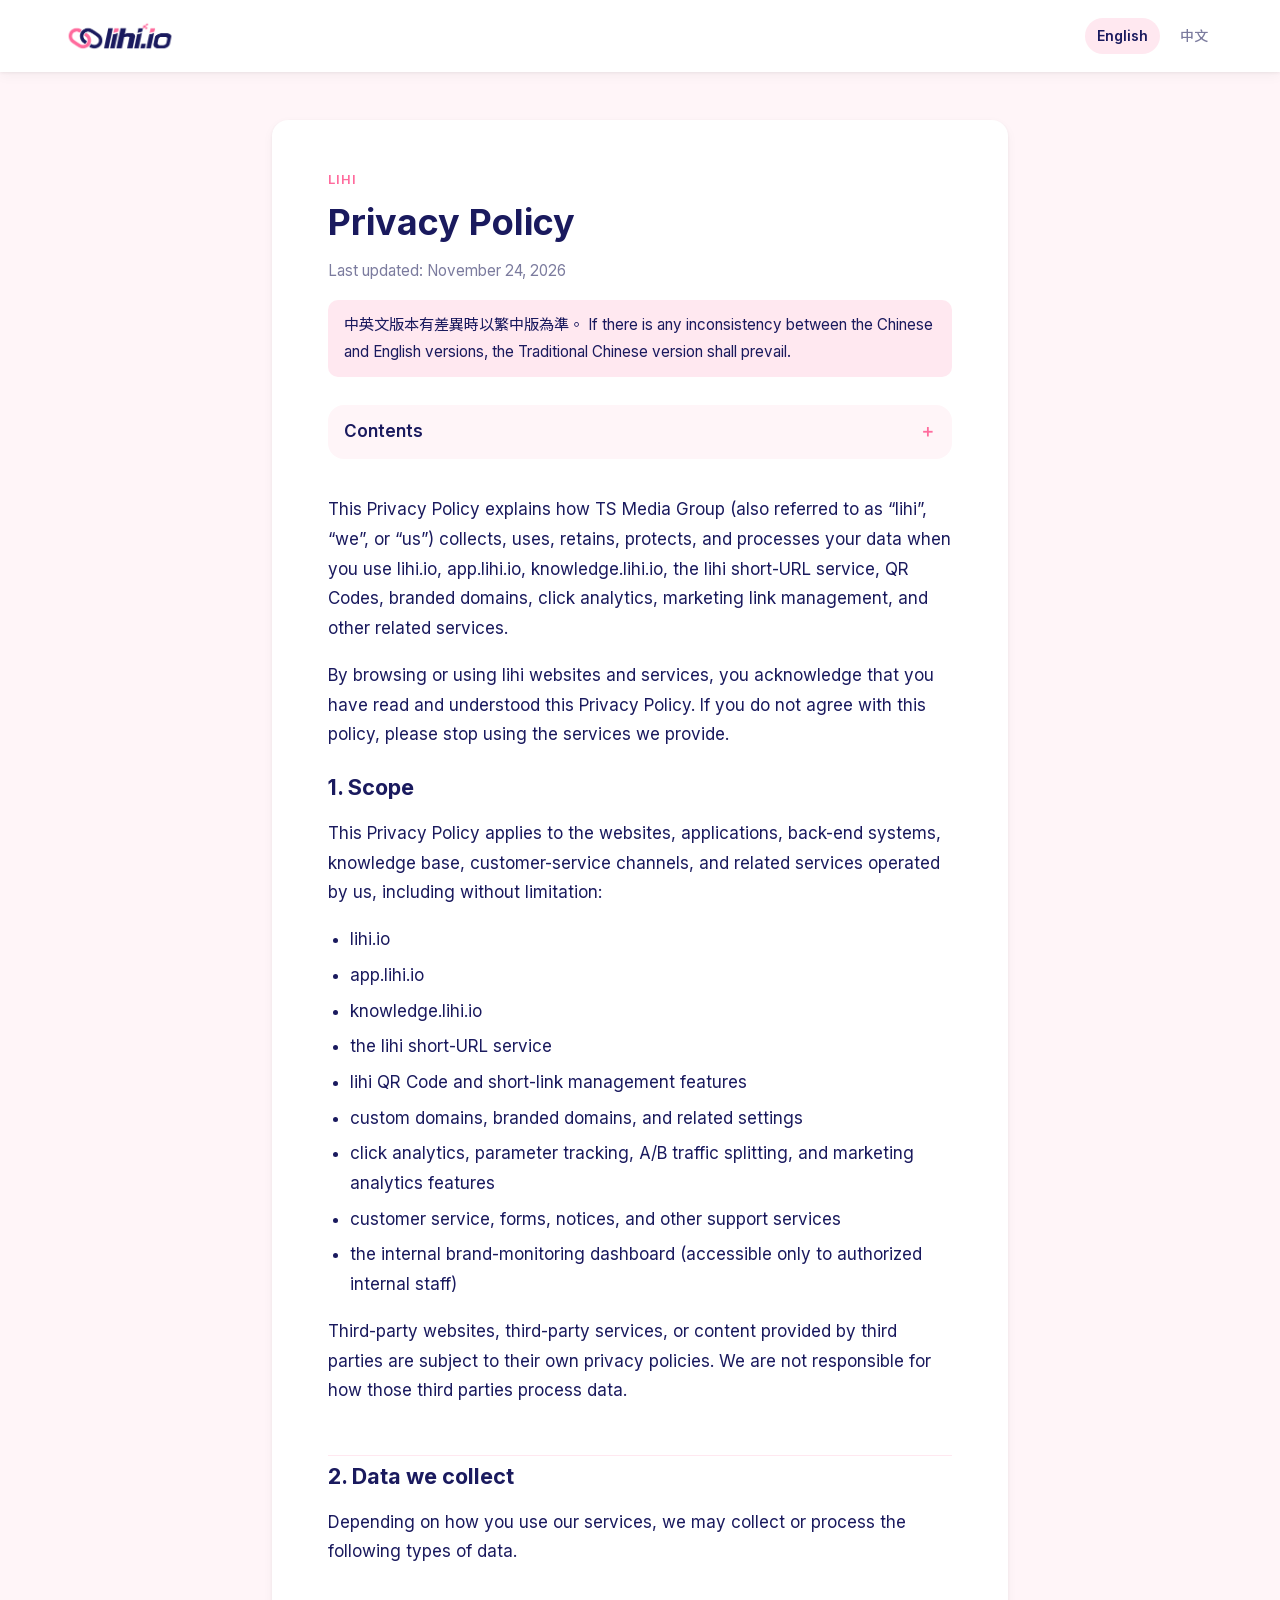
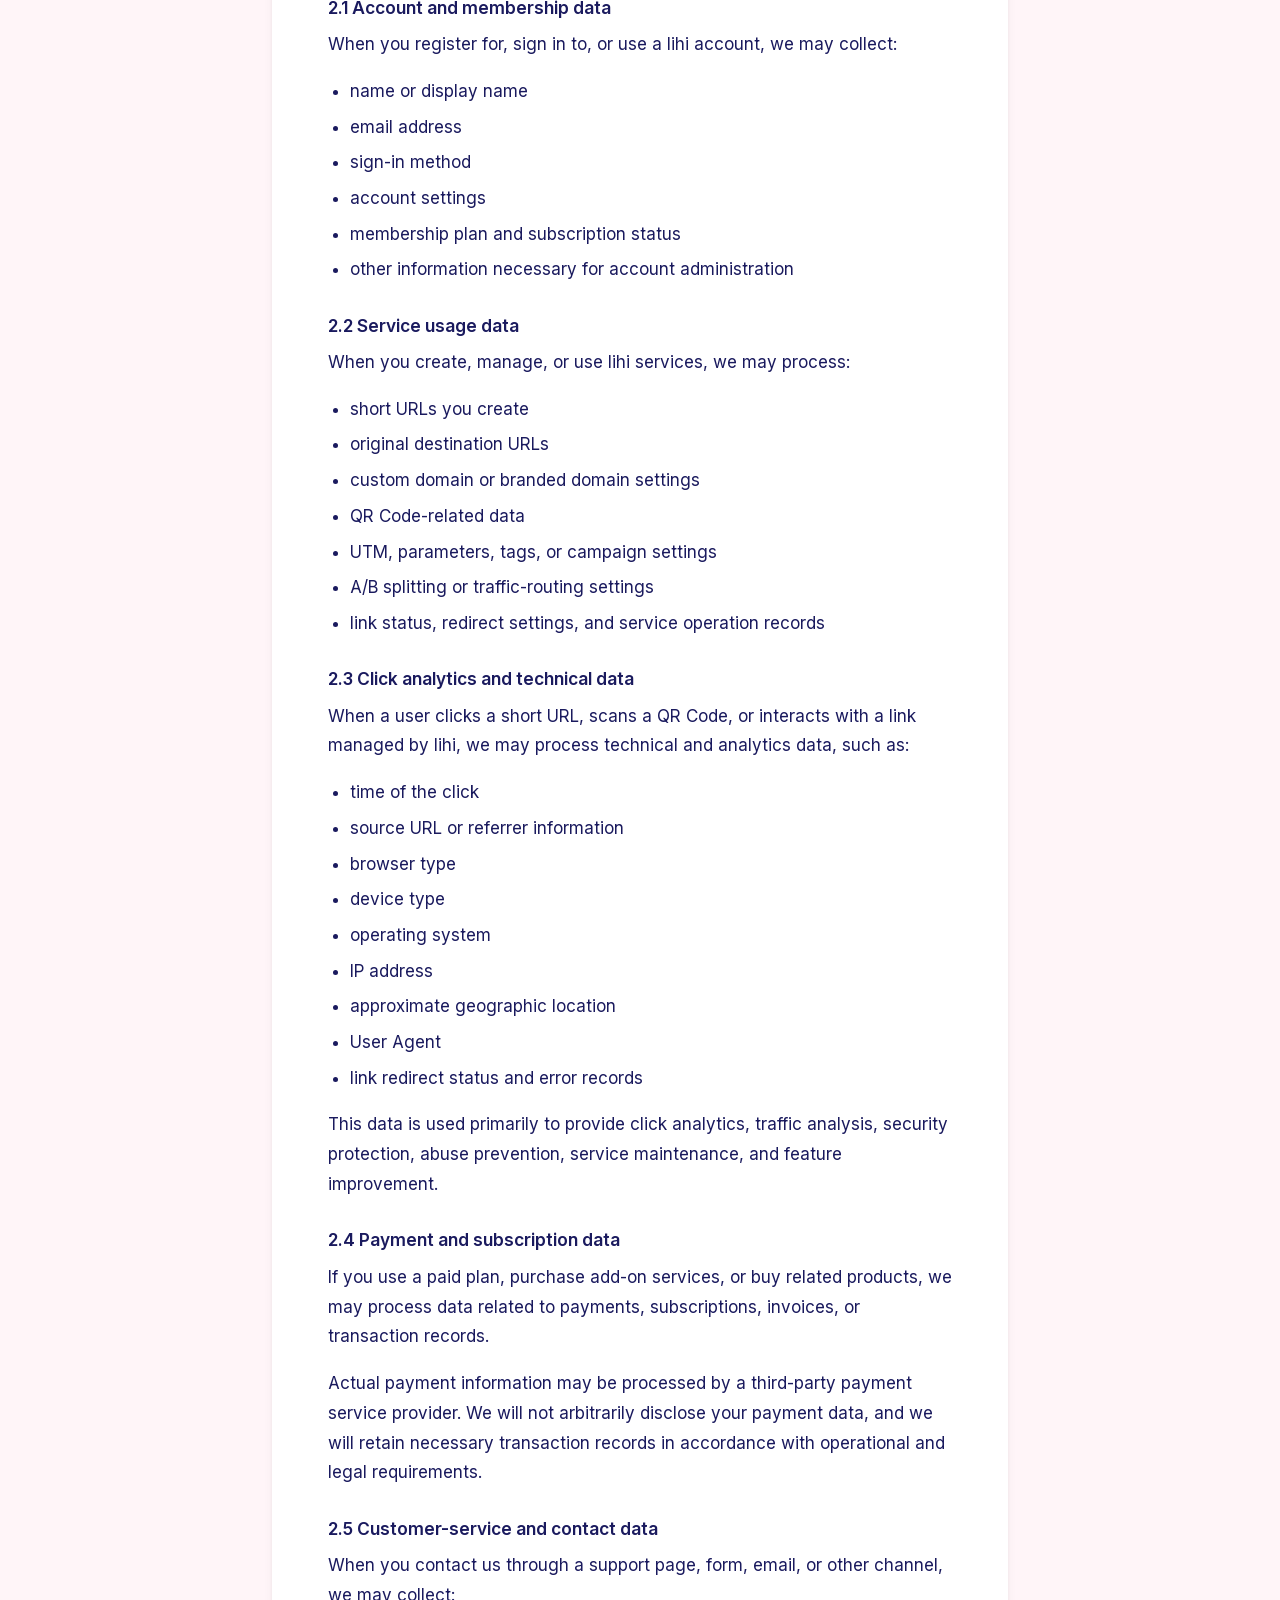
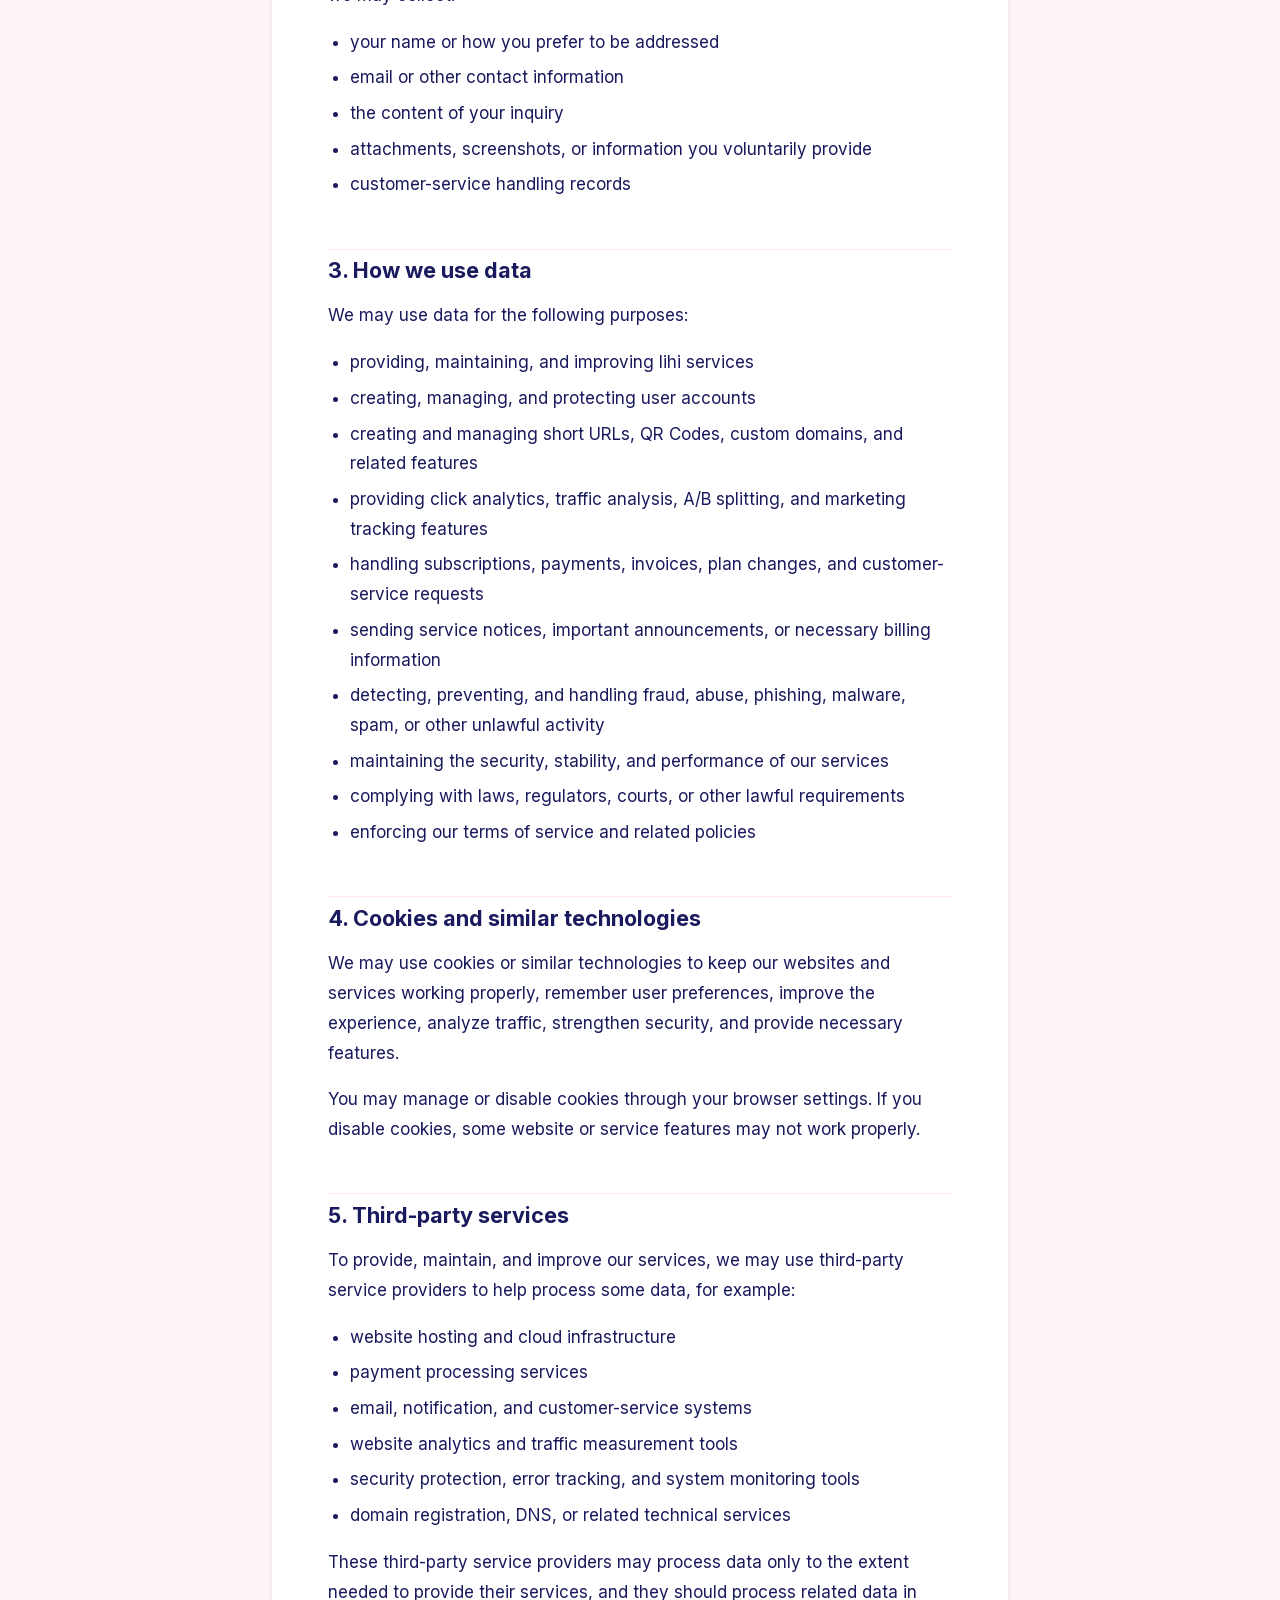
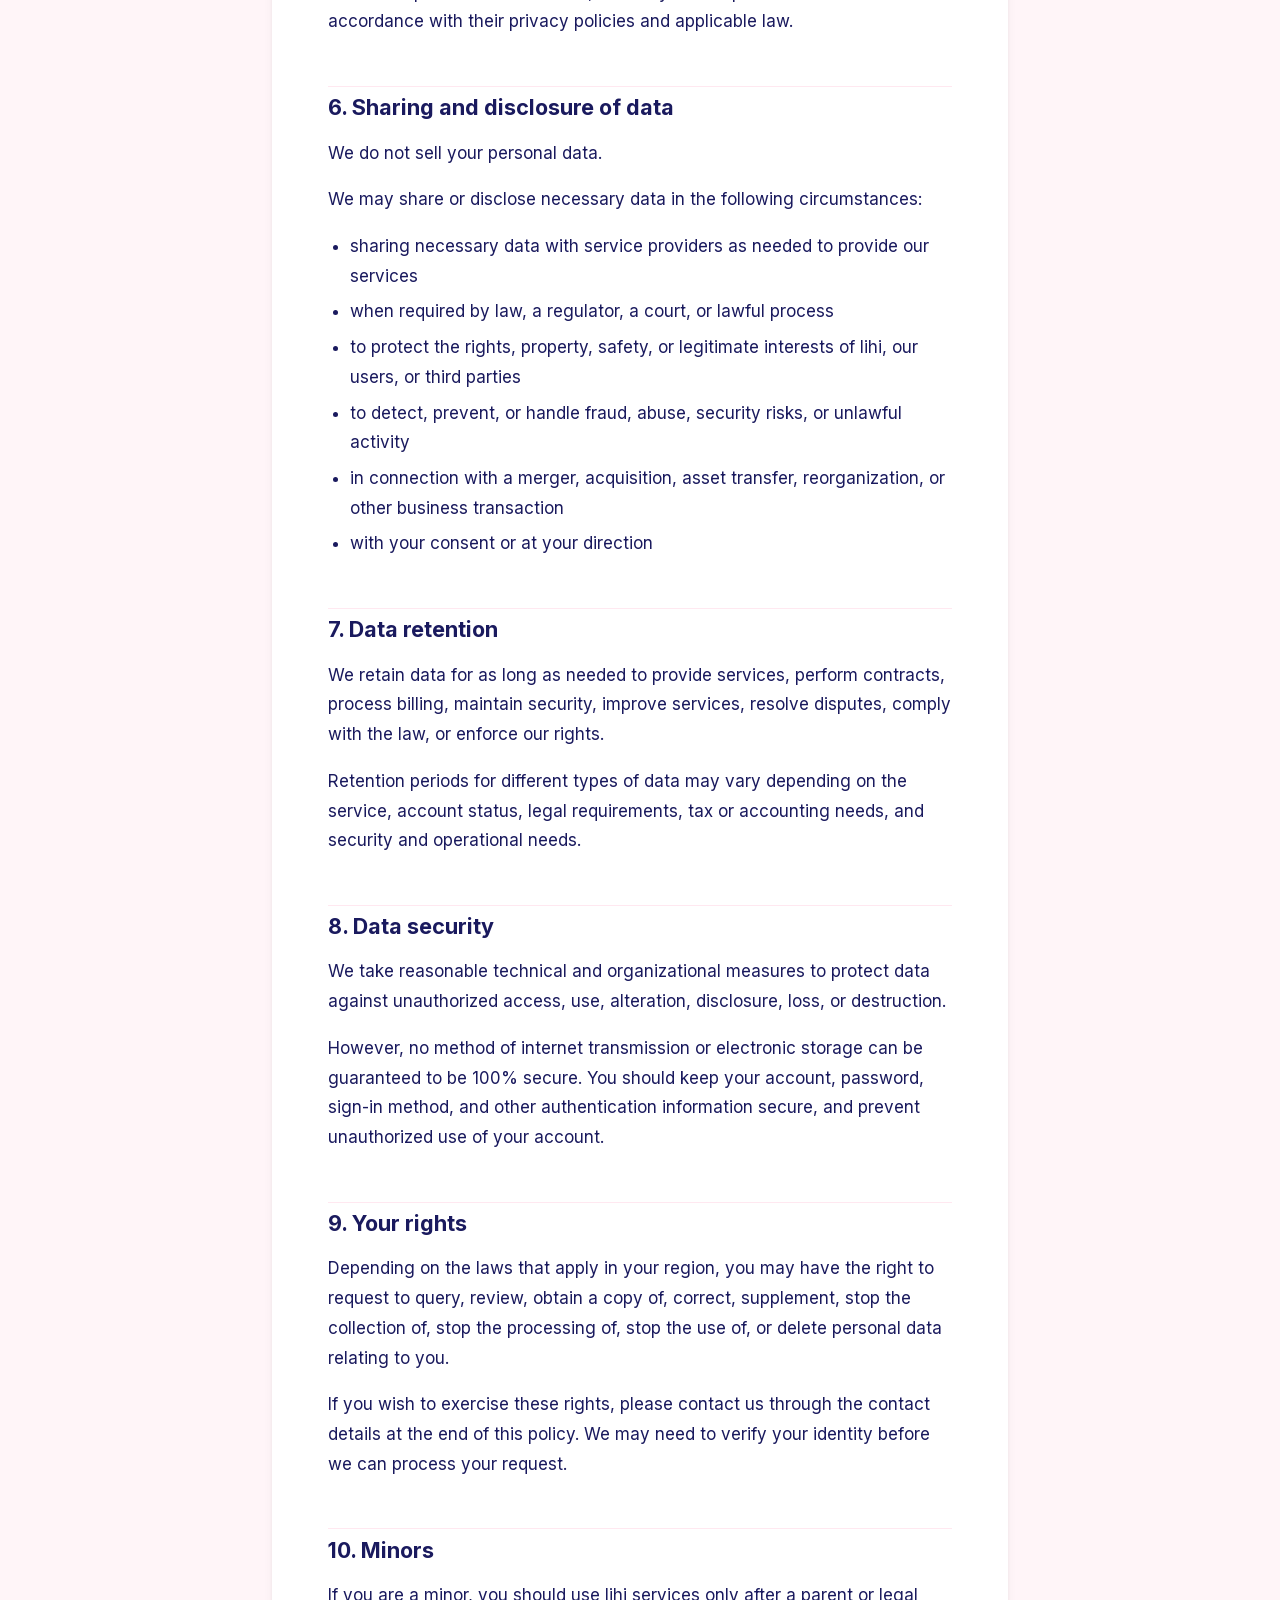
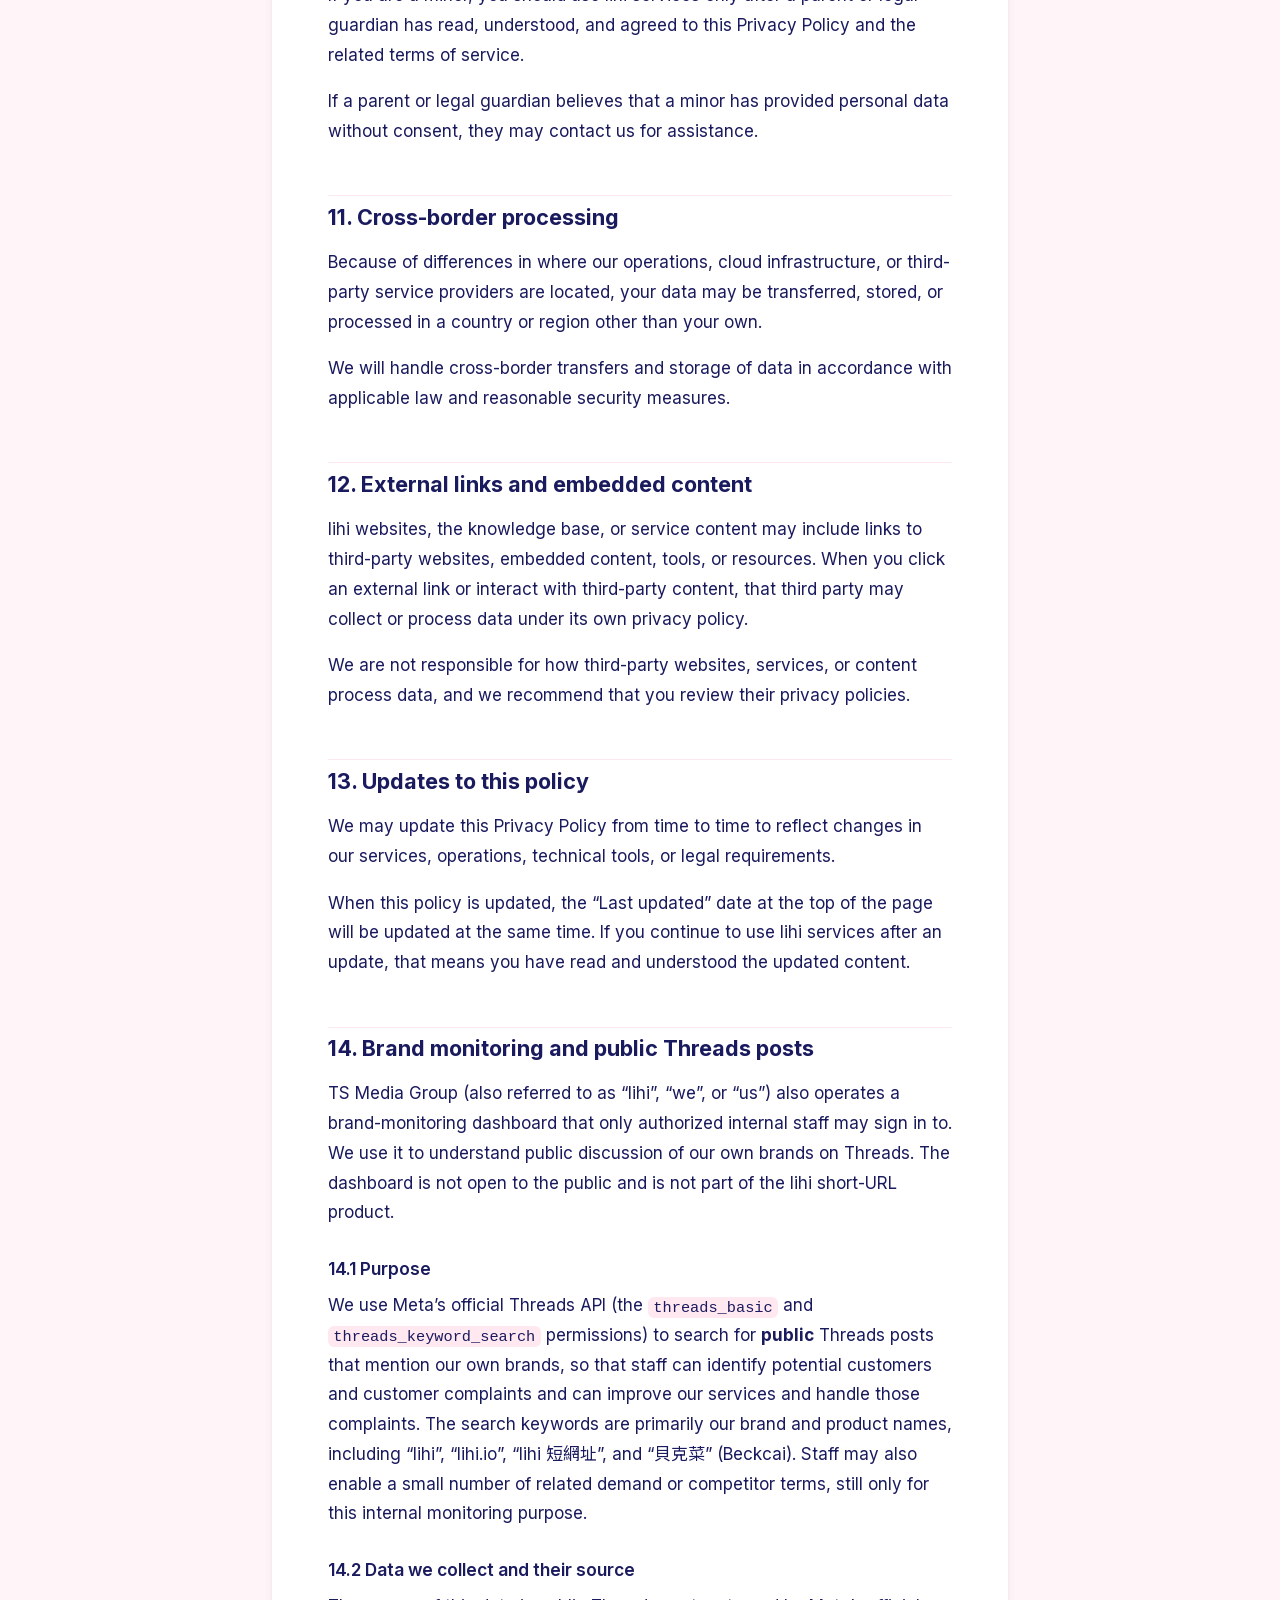
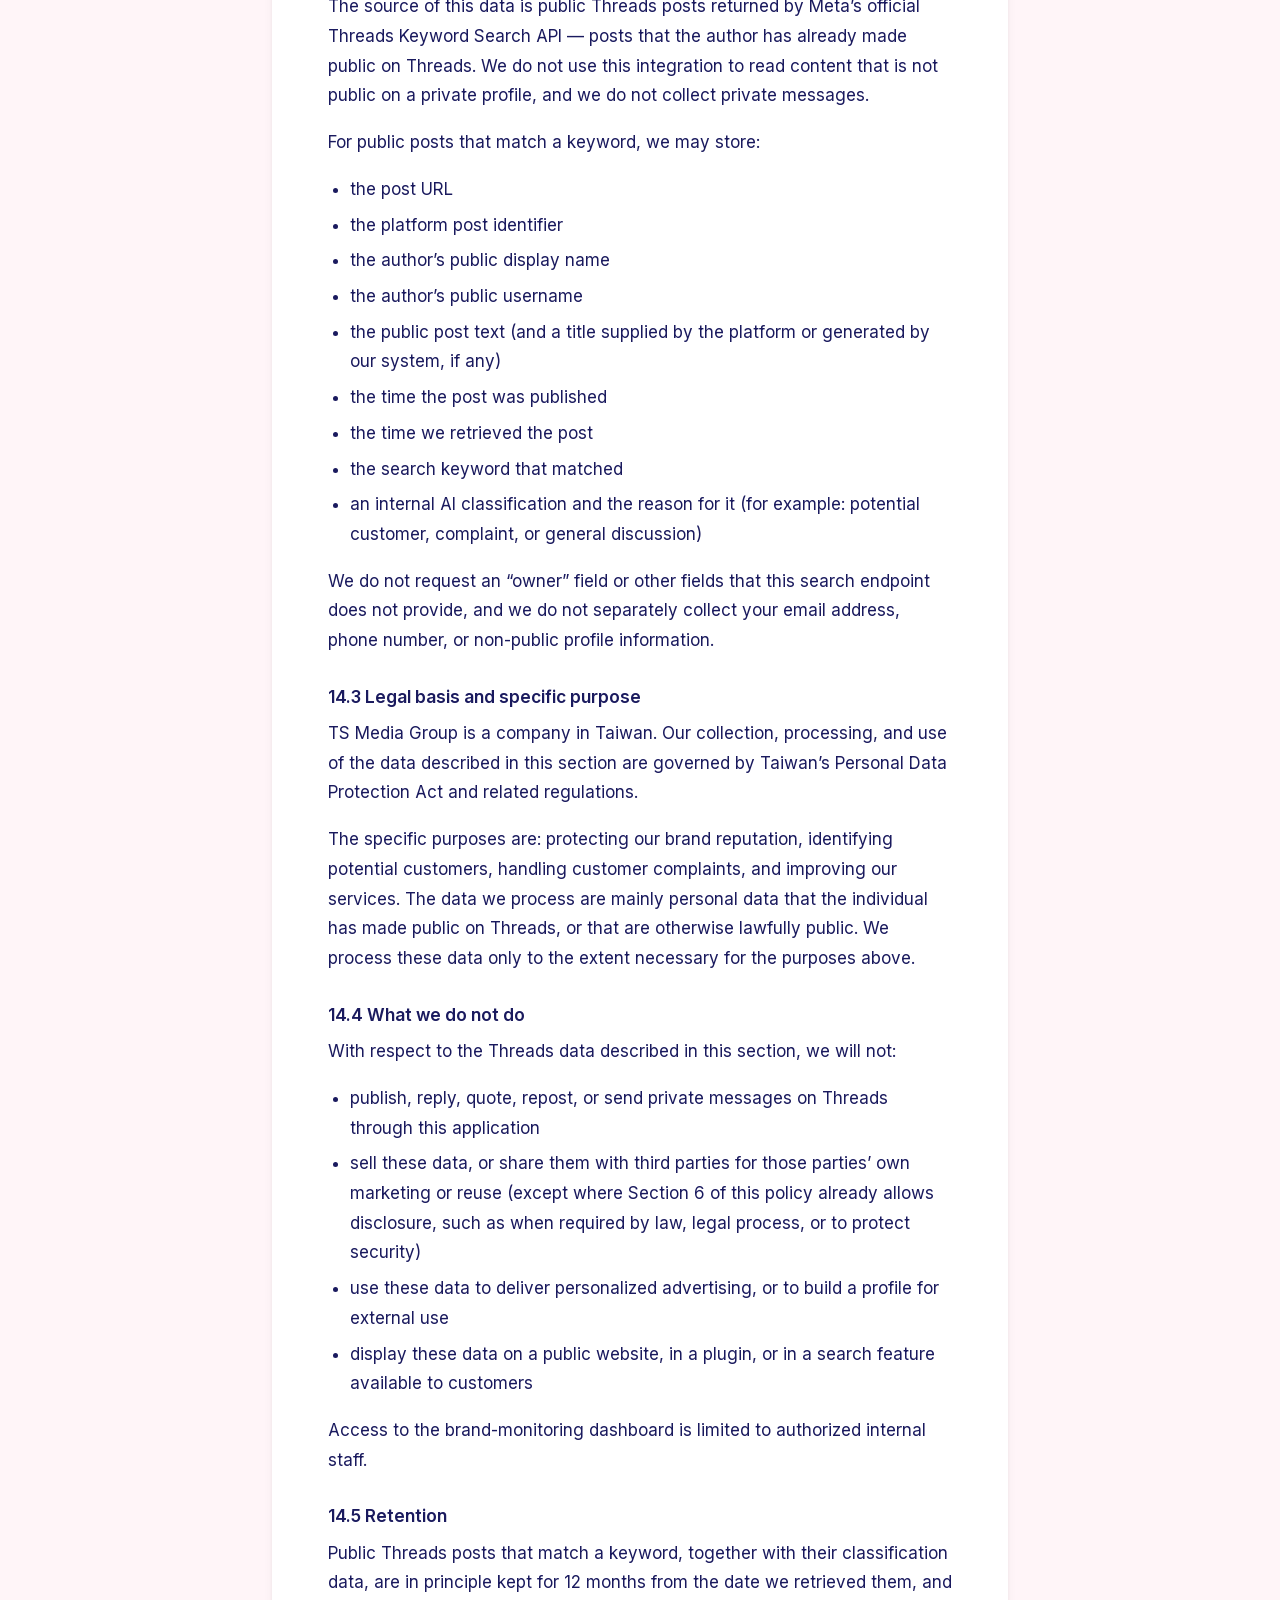
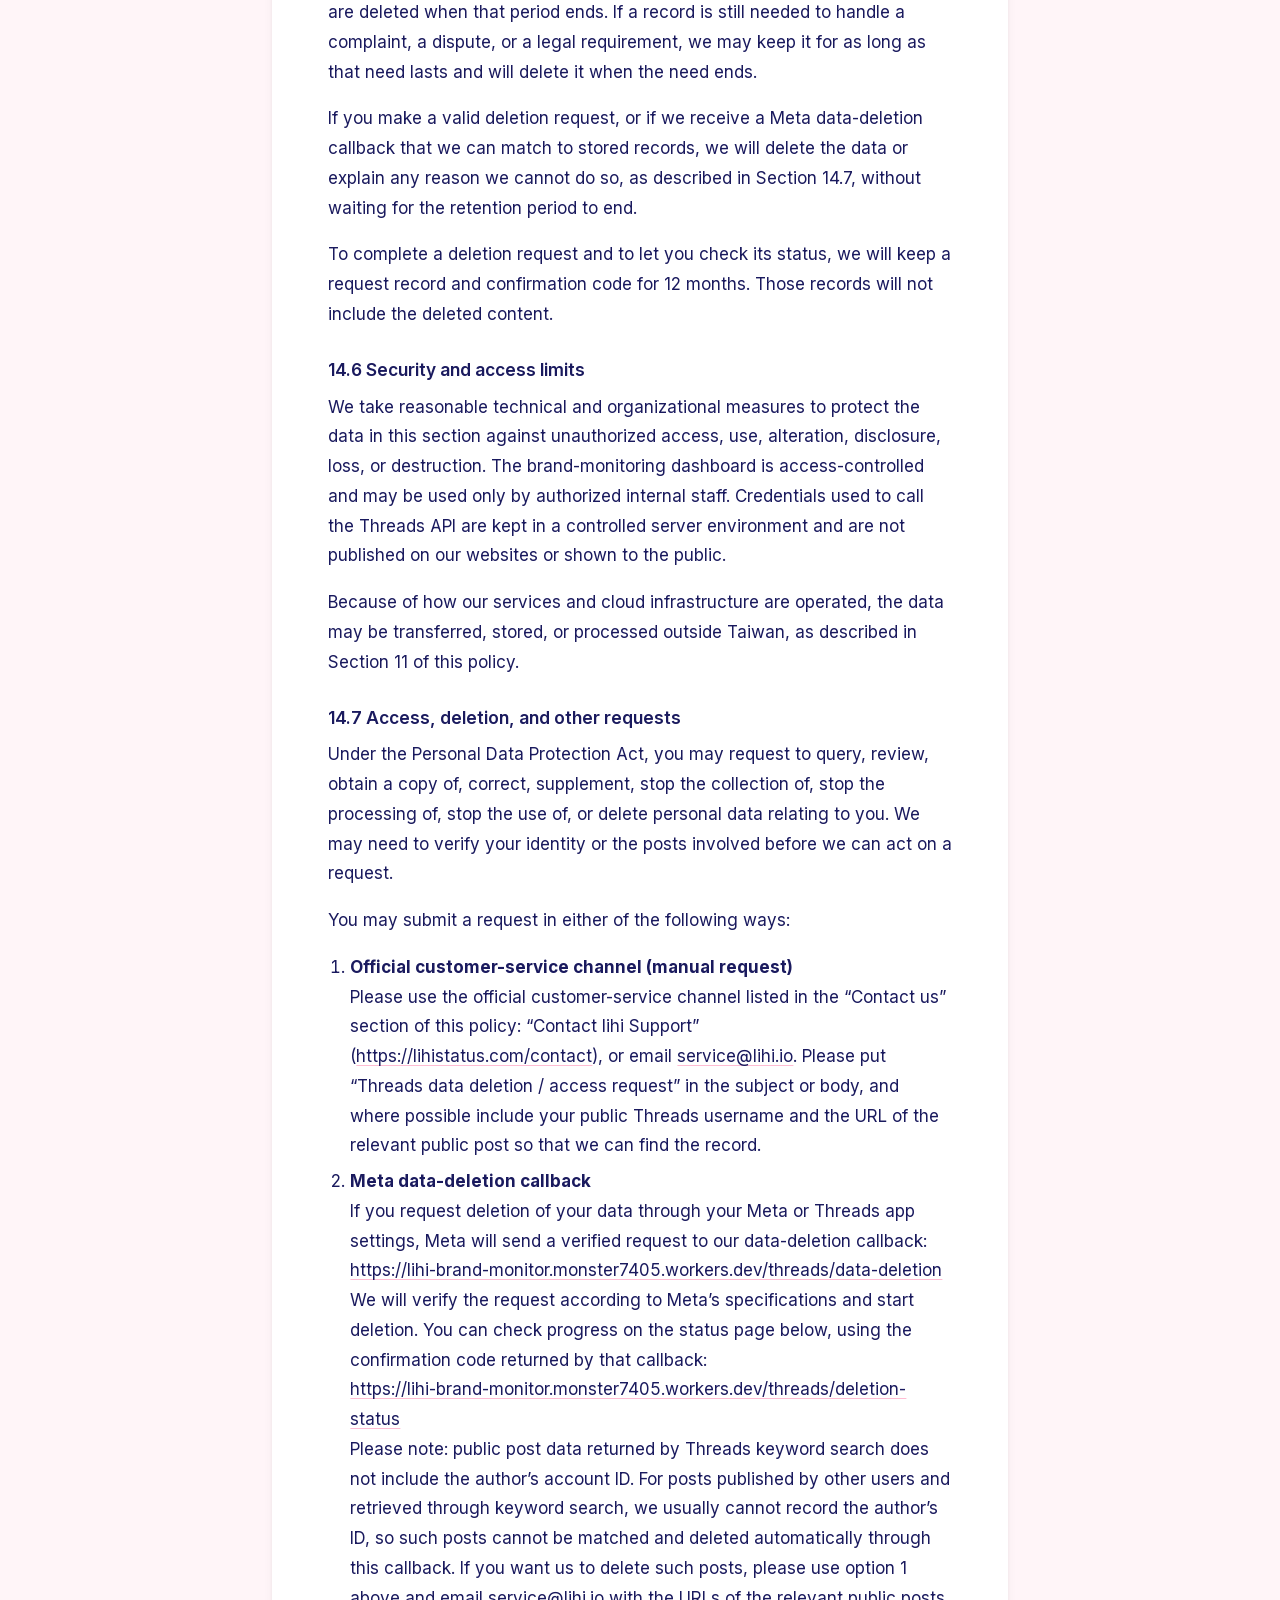
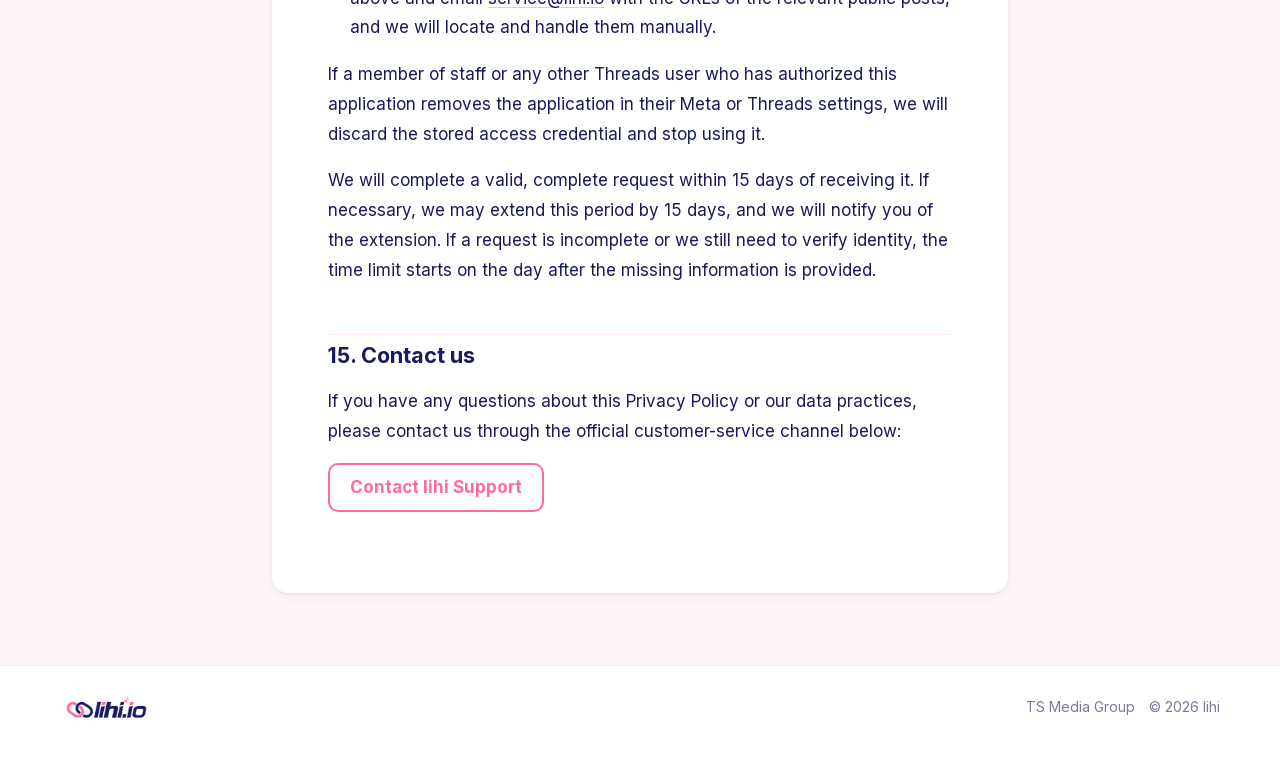
==== commit da12c6fb: "讓樣式檔加入版本參數，確保更新後能立刻載入新 CSS" ====
--- a/en/index.html
+++ b/en/index.html
@@ -21,7 +21,7 @@
   <link rel="icon" type="image/png" sizes="32x32" href="../assets/favicon-32.png">
   <link rel="icon" type="image/png" sizes="16x16" href="../assets/favicon-16.png">
   <link rel="apple-touch-icon" href="../assets/apple-touch-icon.png">
-  <link rel="stylesheet" href="../css/style.css">
+  <link rel="stylesheet" href="../css/style.css?v=2">
 </head>
 <body>
   <a class="skip" href="#content">Skip to main content</a>
--- a/css/style.css
+++ b/css/style.css
@@ -102,6 +102,10 @@
   min-height: 100vh;
 }
 
+html[lang="en"] body {
+  font-family: "Inter", "Noto Sans TC", "PingFang TC", "Microsoft JhengHei", sans-serif;
+}
+
 img { max-width: 100%; height: auto; border: 0; }
 
 a {
@@ -126,14 +130,15 @@
 .skip {
   position: absolute;
   left: 12px;
-  top: -40px;
+  top: 12px;
+  transform: translateY(-200%);
   background: var(--brand-navy);
   color: var(--white);
   padding: 8px 14px;
   border-radius: var(--radius-btn);
   z-index: 100;
 }
-.skip:focus { top: 12px; }
+.skip:focus { transform: none; }
 
 .site-header {
   position: sticky;
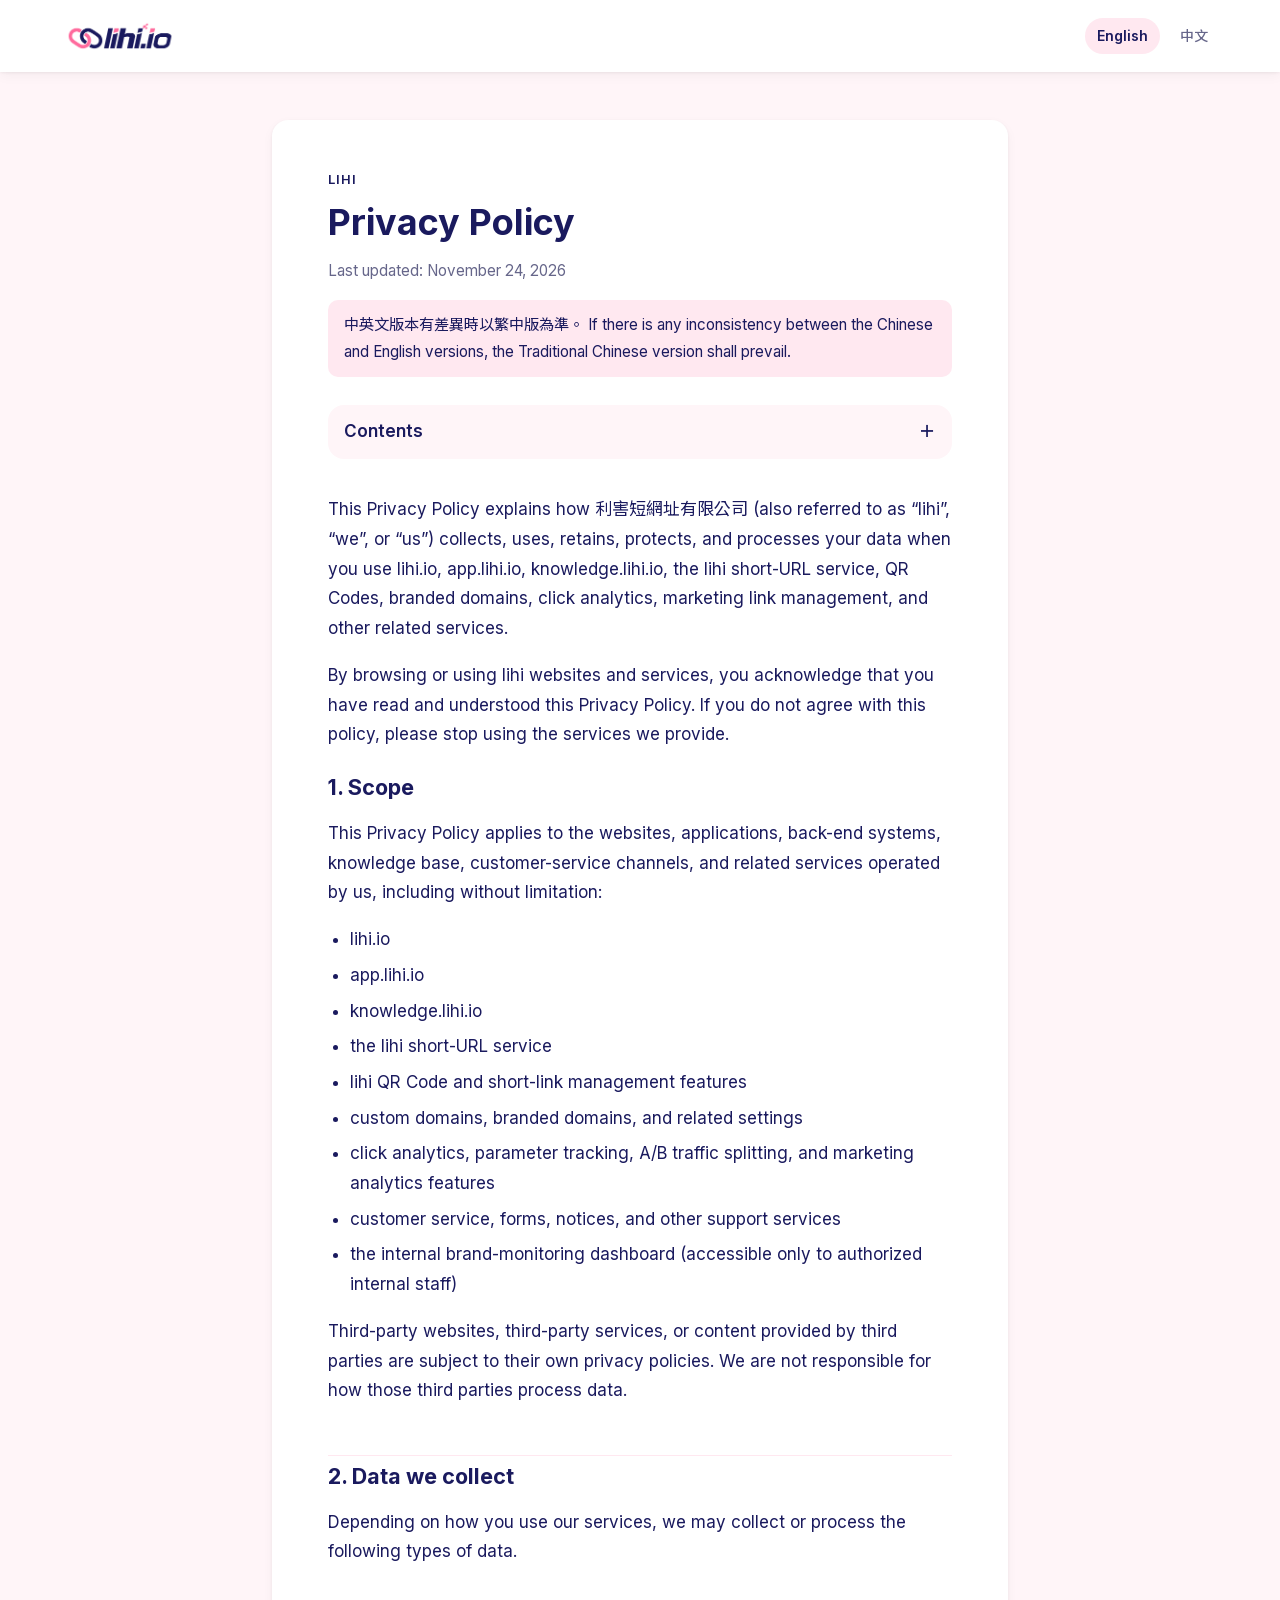
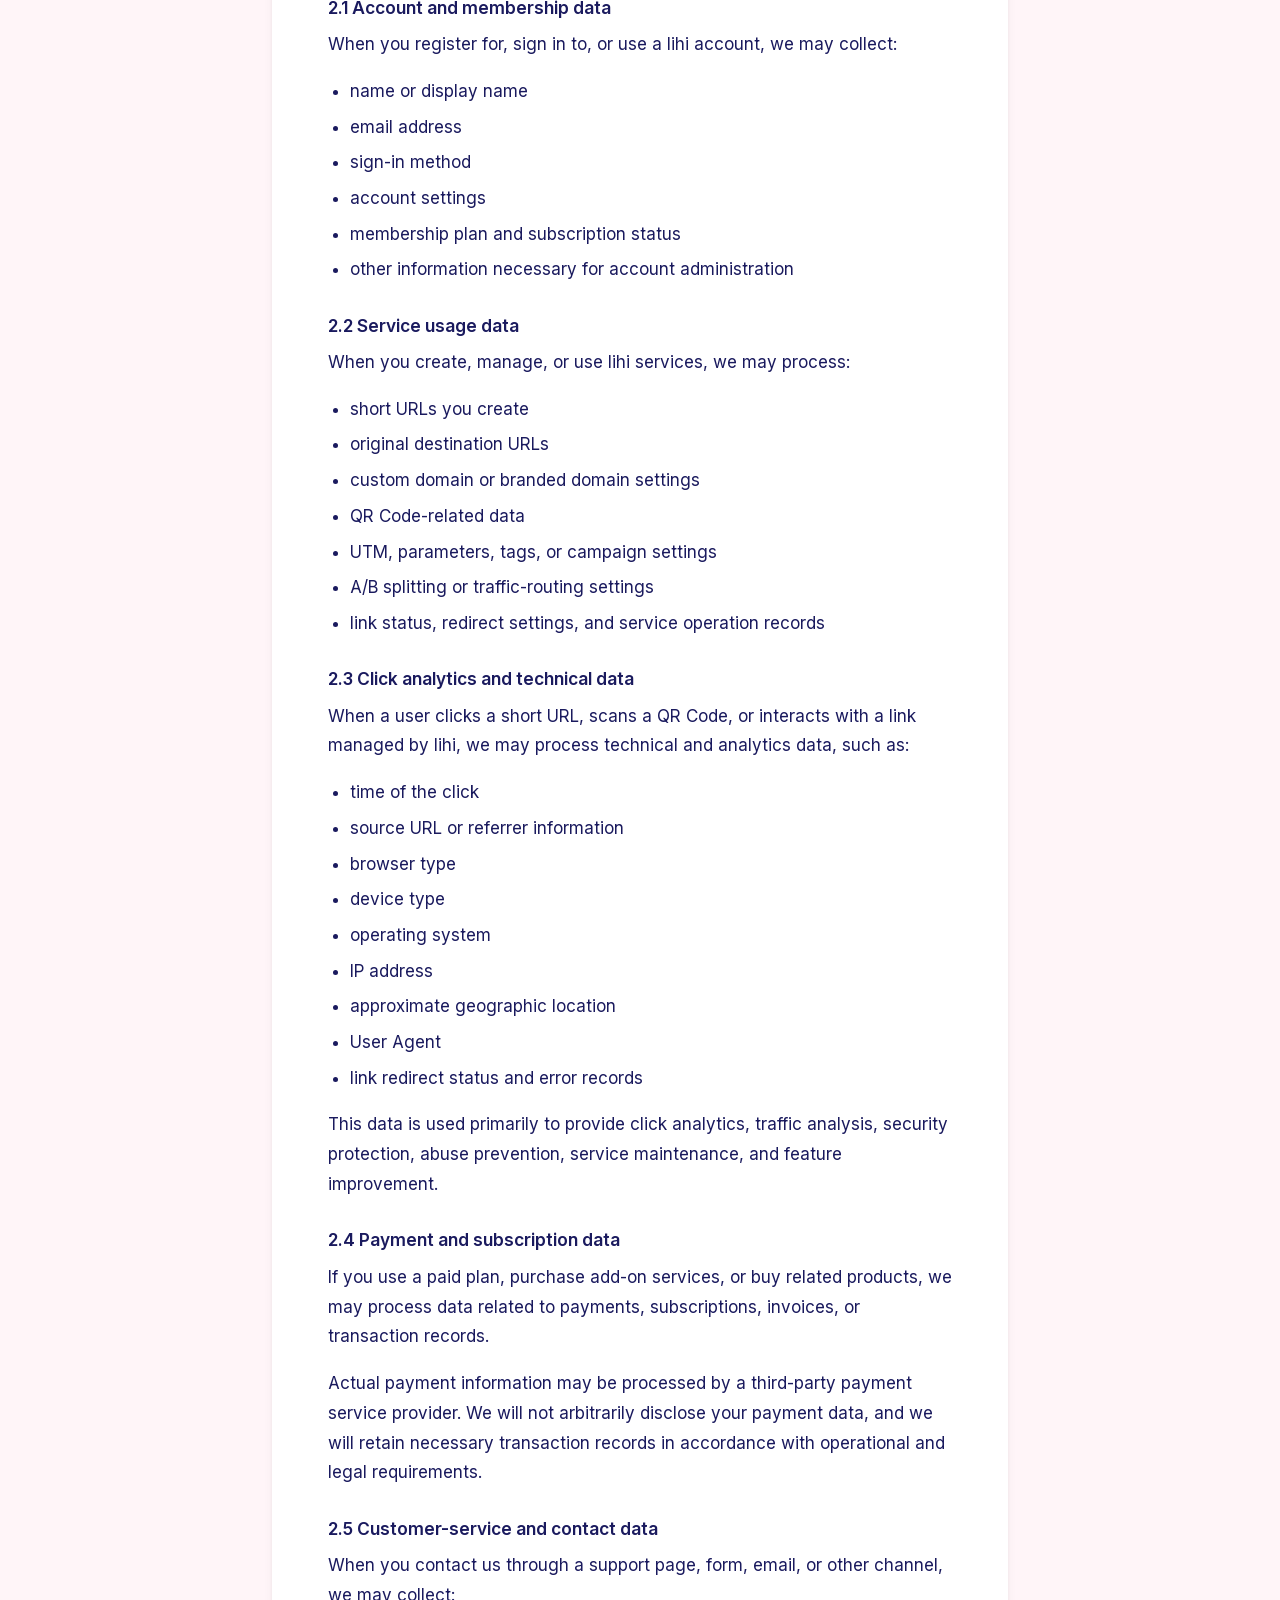
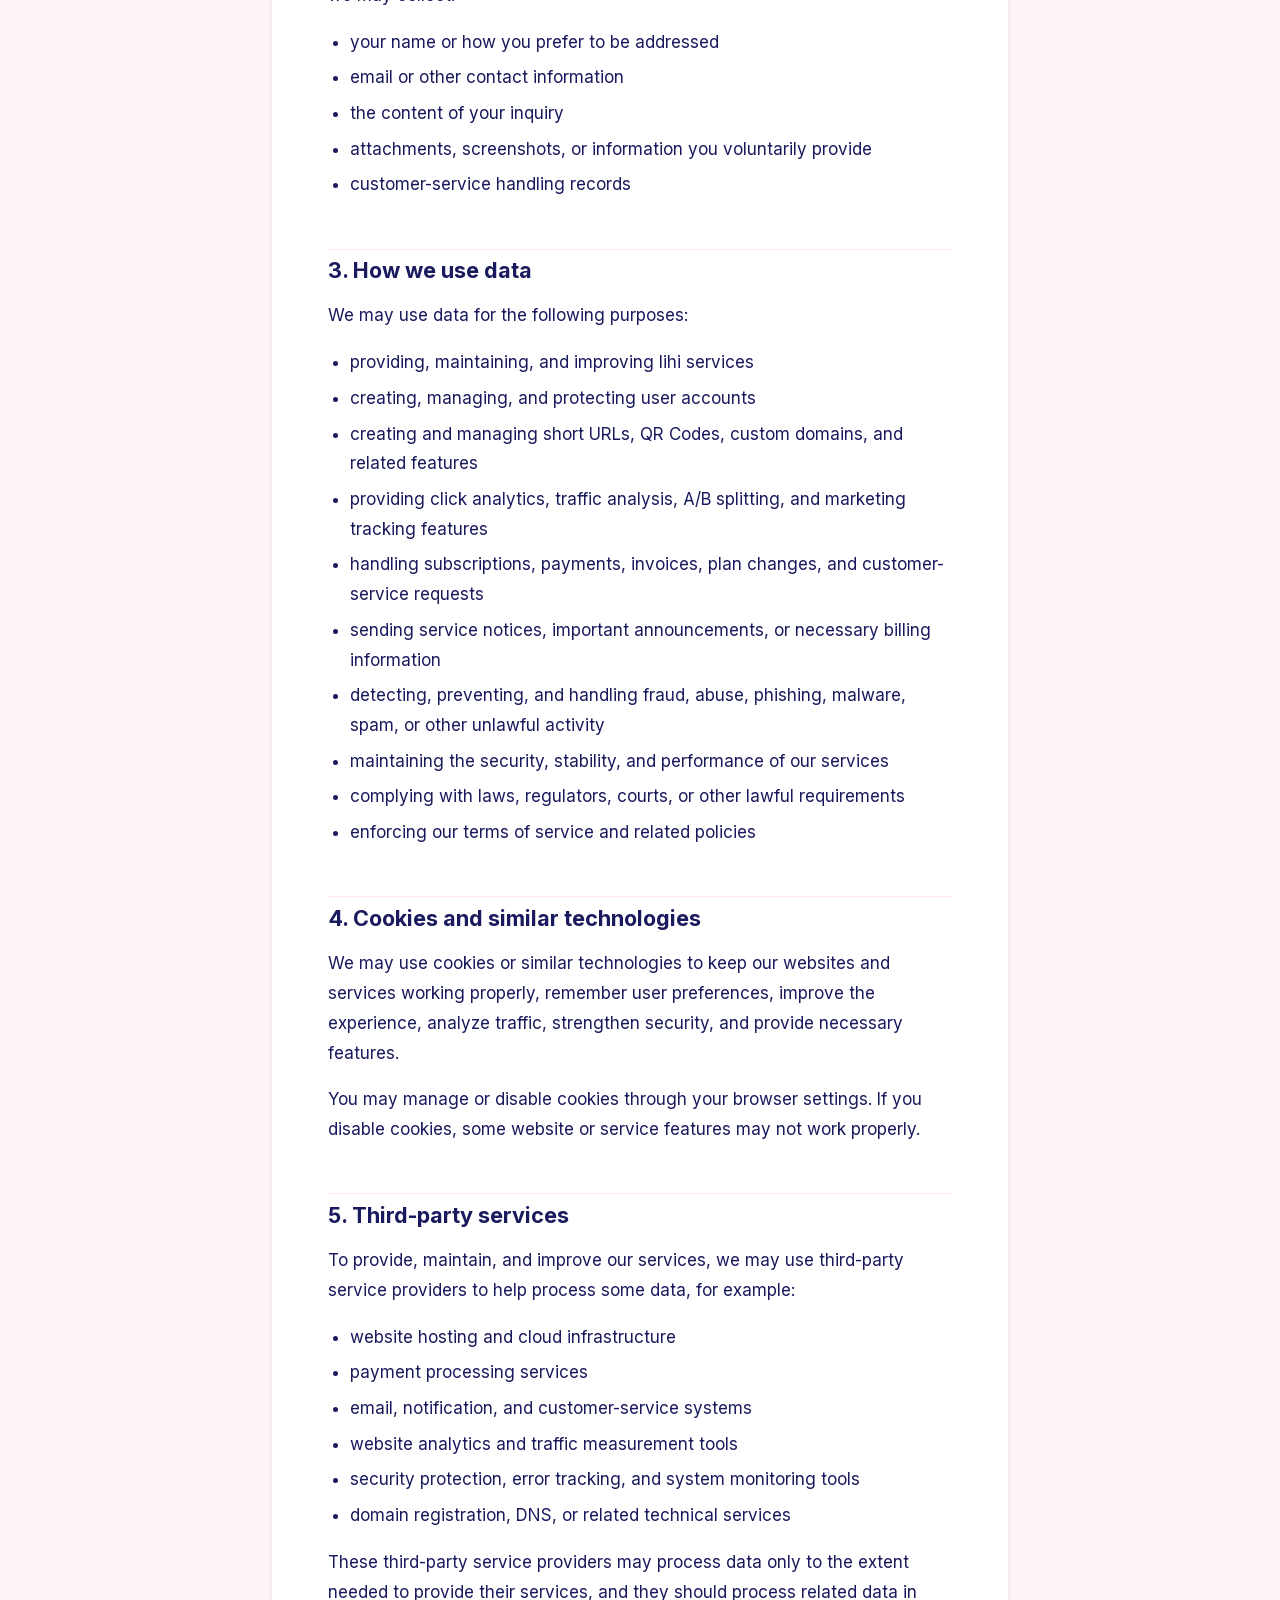
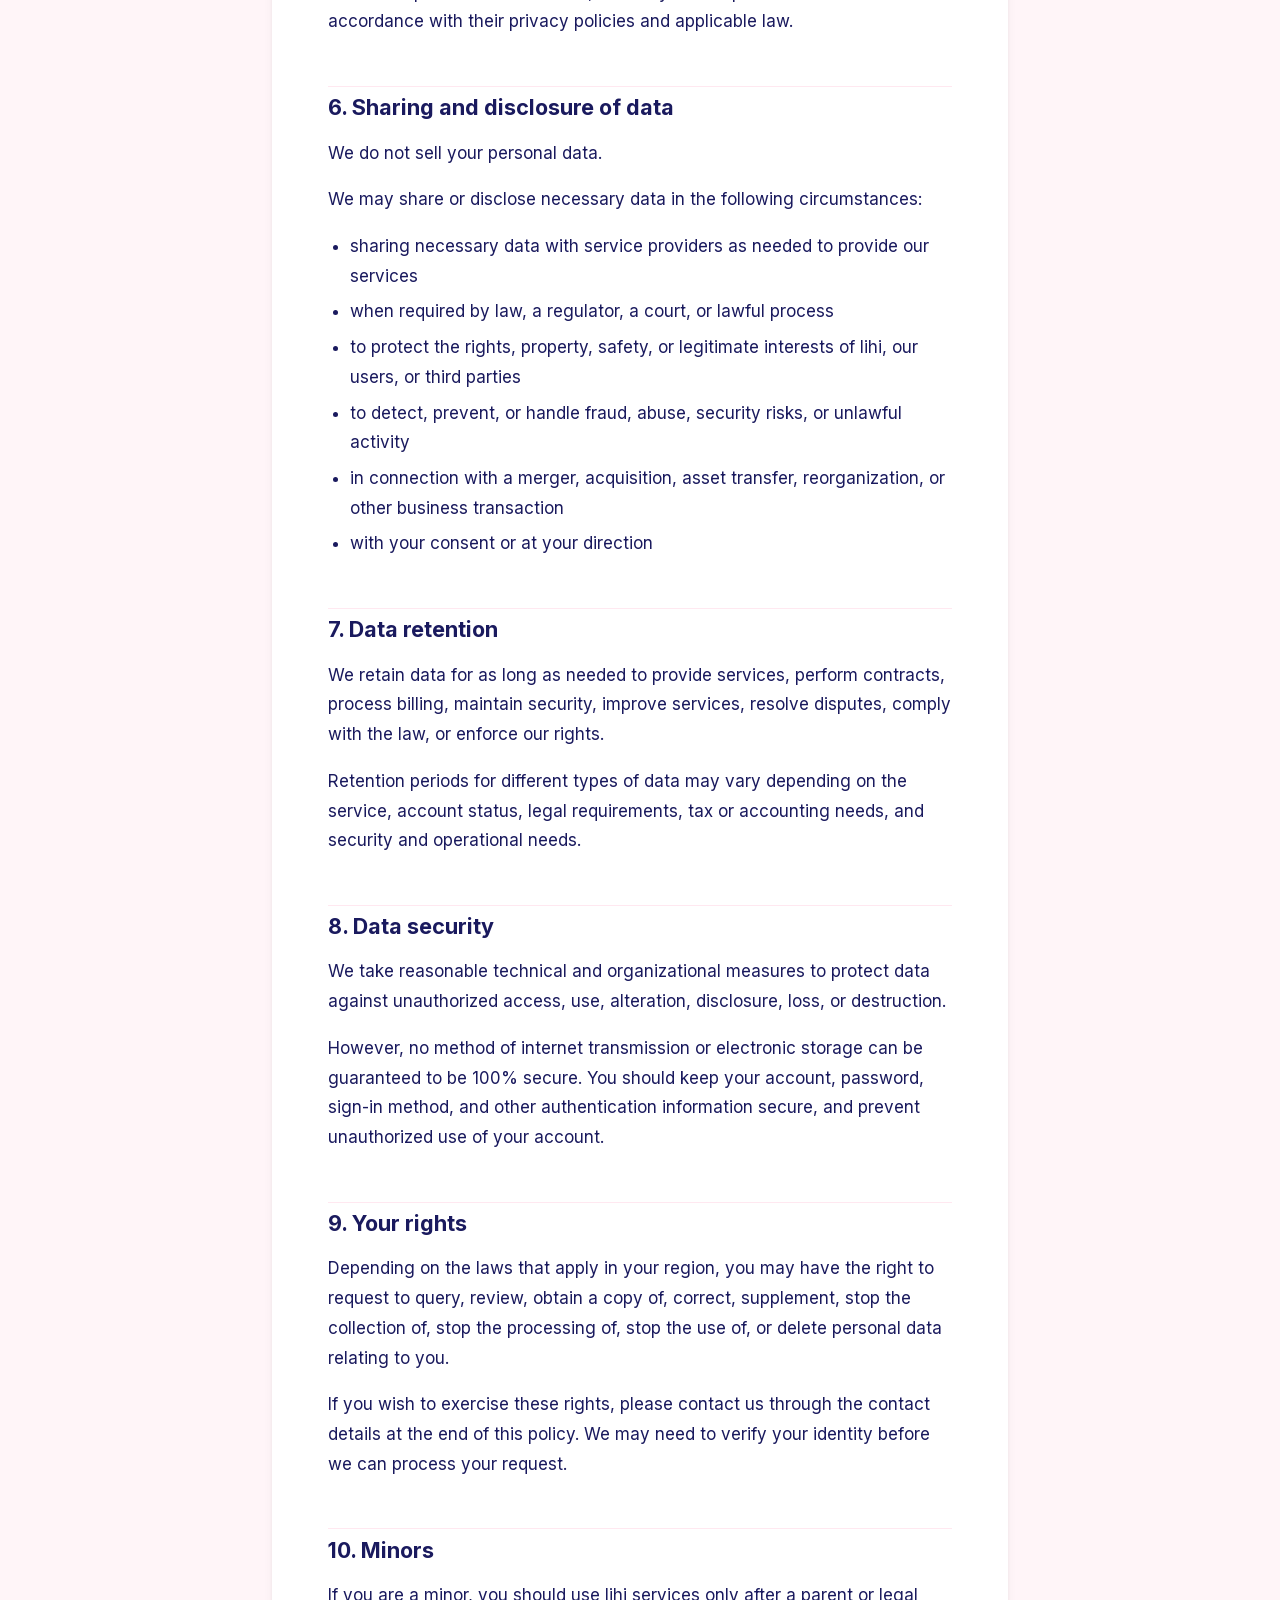
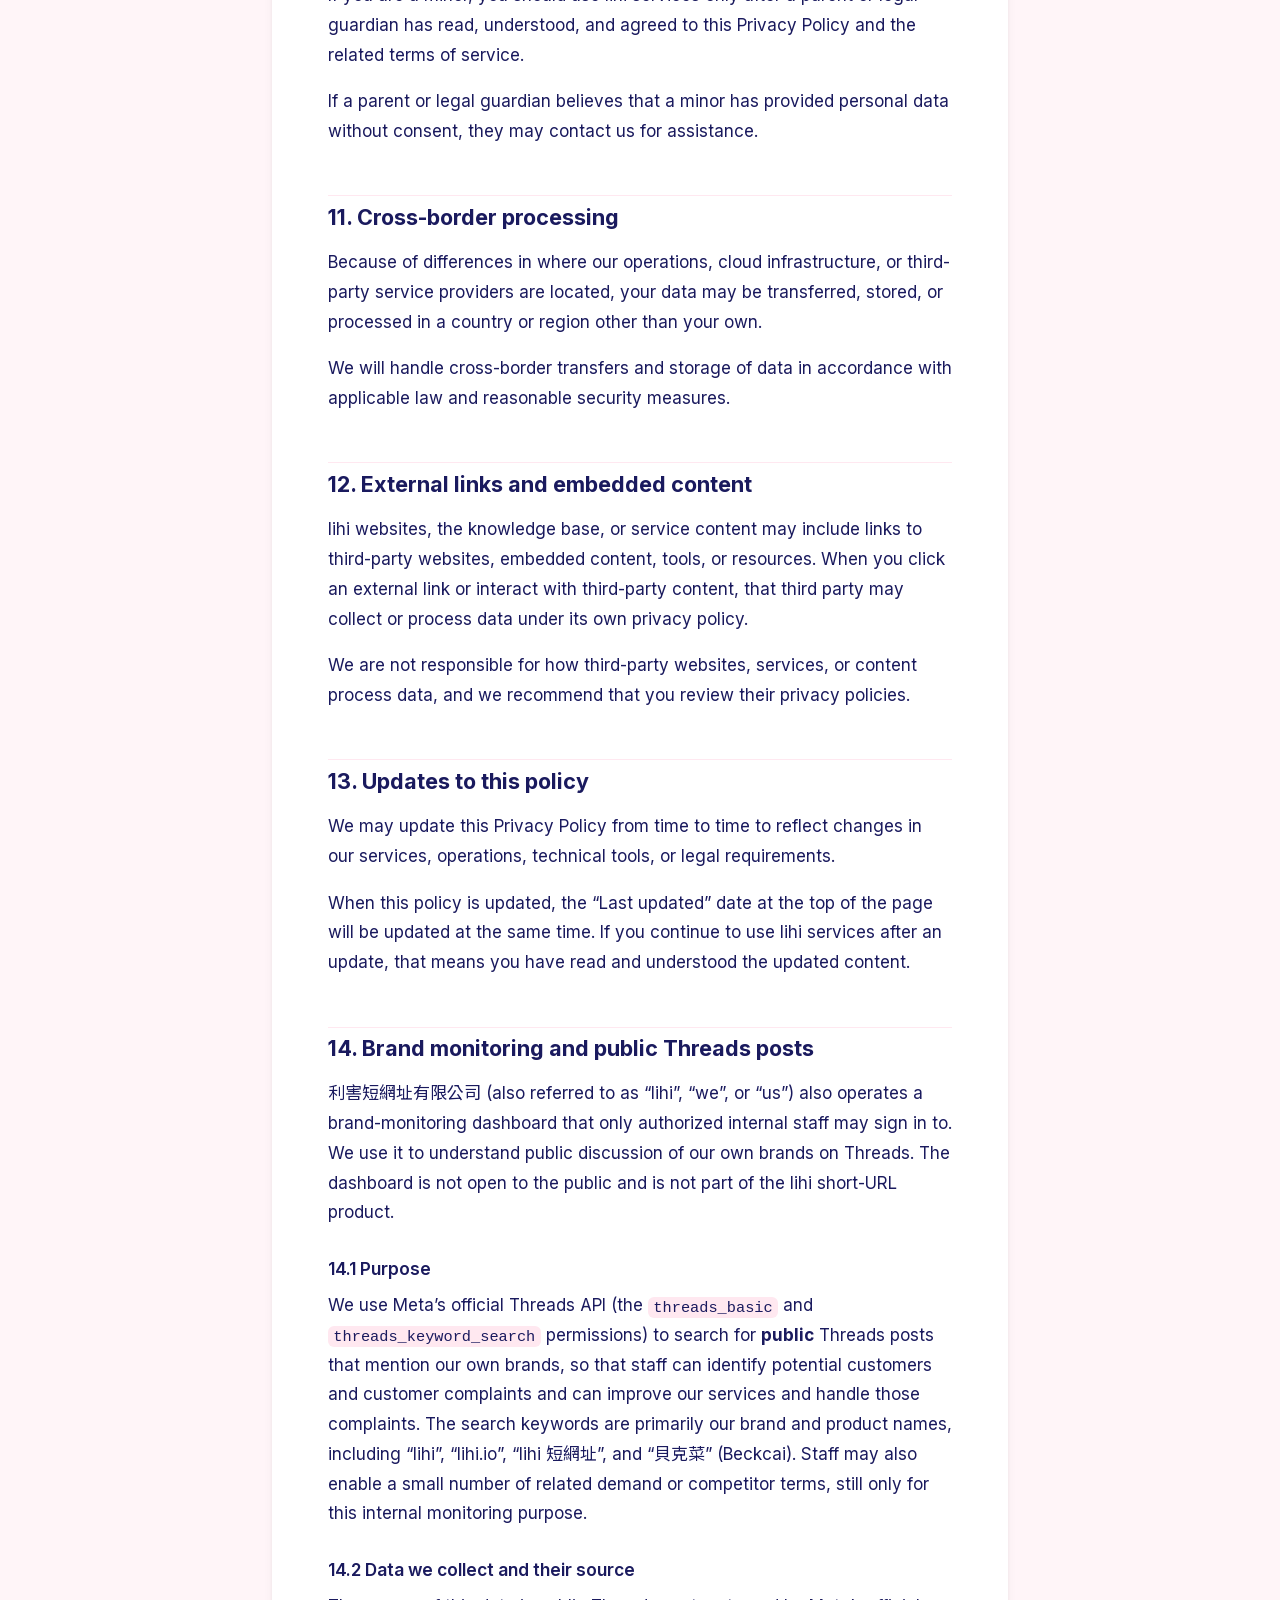
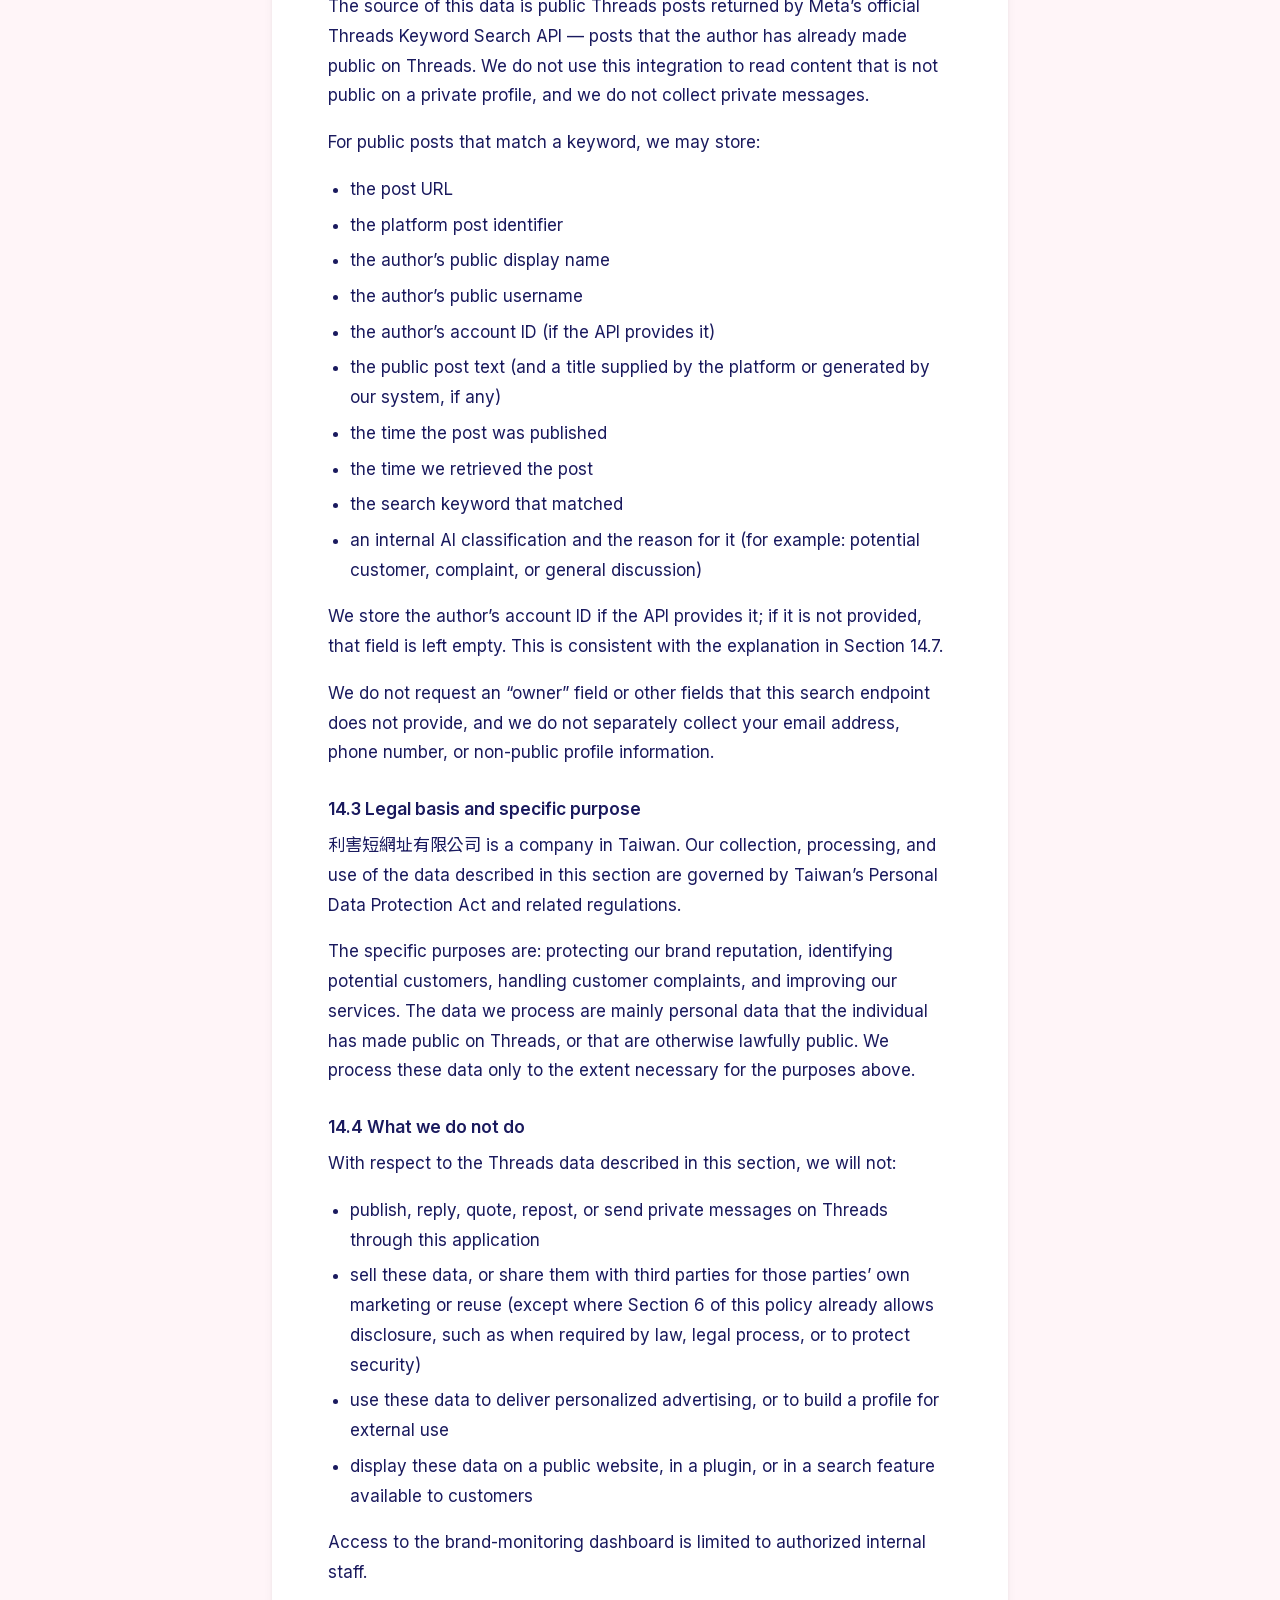
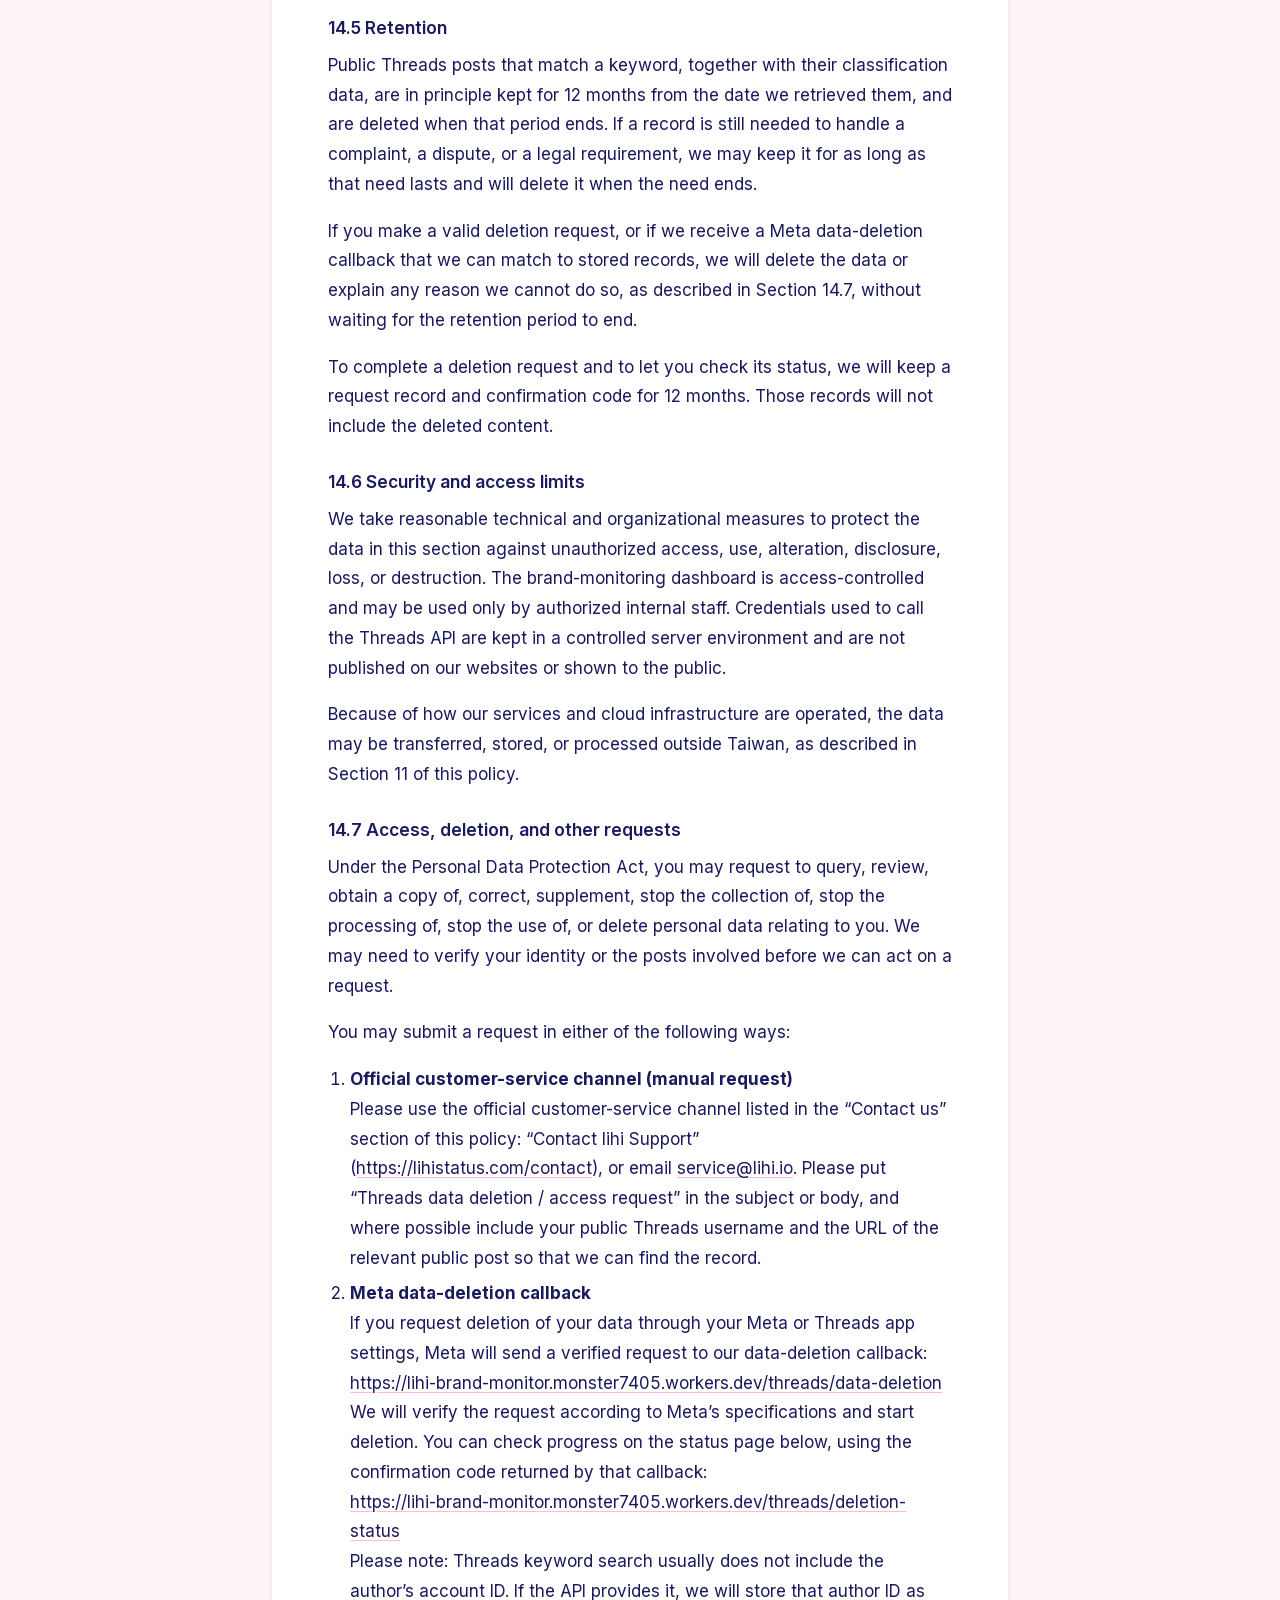
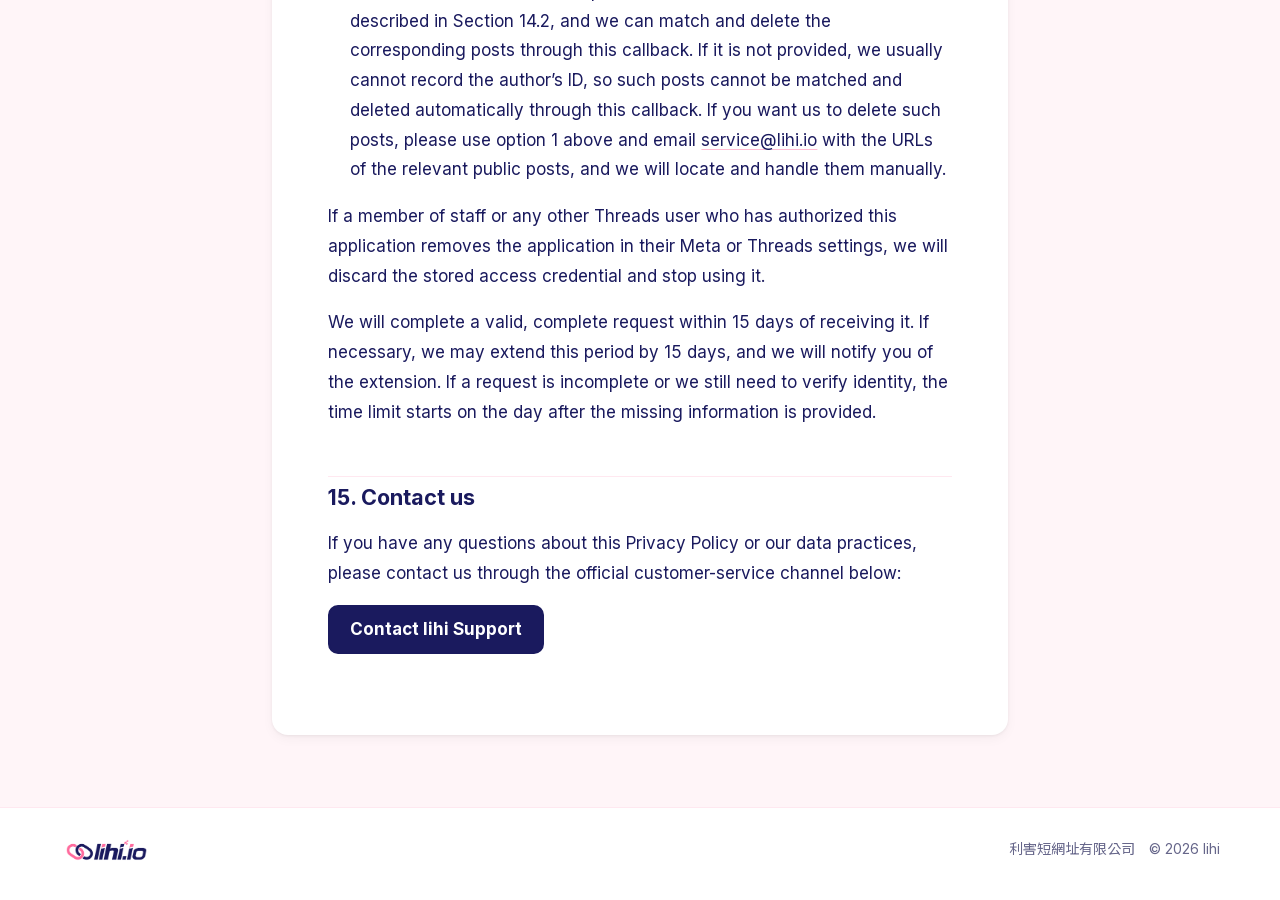
==== commit ab52a9c7: "依資安 QA 第 1 輪修正對比、焦點、公司名稱、作者 ID 與字型標點 - 聯絡按鈕改為深藍底白字，hover 用更深的深藍並加粉紅外框 - 拿掉 html／body 的 overflow-x: h" ====
--- a/en/index.html
+++ b/en/index.html
@@ -4,24 +4,24 @@
   <meta charset="utf-8">
   <meta name="viewport" content="width=device-width, initial-scale=1">
   <title>Privacy Policy｜lihi</title>
-  <meta name="description" content="Privacy Policy of TS Media Group (lihi). This page explains how we collect, use, retain, and protect your data, and how you can make access or deletion requests. Last updated: November 24, 2026.">
+  <meta name="description" content="Privacy Policy of 利害短網址有限公司 (lihi). This page explains how we collect, use, retain, and protect your data, and how you can make access or deletion requests. Last updated: November 24, 2026.">
   <link rel="canonical" href="https://jardinitsai.github.io/lihi-privacy/en/">
   <link rel="alternate" hreflang="en" href="https://jardinitsai.github.io/lihi-privacy/en/">
   <link rel="alternate" hreflang="zh-TW" href="https://jardinitsai.github.io/lihi-privacy/">
   <link rel="alternate" hreflang="x-default" href="https://jardinitsai.github.io/lihi-privacy/">
   <meta property="og:type" content="website">
   <meta property="og:title" content="Privacy Policy｜lihi">
-  <meta property="og:description" content="Privacy Policy of TS Media Group (lihi). This page explains how we collect, use, retain, and protect your data, and how you can make access or deletion requests. Last updated: November 24, 2026.">
+  <meta property="og:description" content="Privacy Policy of 利害短網址有限公司 (lihi). This page explains how we collect, use, retain, and protect your data, and how you can make access or deletion requests. Last updated: November 24, 2026.">
   <meta property="og:url" content="https://jardinitsai.github.io/lihi-privacy/en/">
   <meta property="og:image" content="https://jardinitsai.github.io/lihi-privacy/assets/lihi-logo-primary.png">
   <meta property="og:locale" content="en_US">
   <meta name="twitter:card" content="summary">
   <meta name="twitter:title" content="Privacy Policy｜lihi">
-  <meta name="twitter:description" content="Privacy Policy of TS Media Group (lihi). This page explains how we collect, use, retain, and protect your data, and how you can make access or deletion requests. Last updated: November 24, 2026.">
+  <meta name="twitter:description" content="Privacy Policy of 利害短網址有限公司 (lihi). This page explains how we collect, use, retain, and protect your data, and how you can make access or deletion requests. Last updated: November 24, 2026.">
   <link rel="icon" type="image/png" sizes="32x32" href="../assets/favicon-32.png">
   <link rel="icon" type="image/png" sizes="16x16" href="../assets/favicon-16.png">
   <link rel="apple-touch-icon" href="../assets/apple-touch-icon.png">
-  <link rel="stylesheet" href="../css/style.css?v=2">
+  <link rel="stylesheet" href="../css/style.css?v=3">
 </head>
 <body>
   <a class="skip" href="#content">Skip to main content</a>
@@ -64,7 +64,7 @@
   </ol>
 </details>
         <div class="policy">
-<p>This Privacy Policy explains how TS Media Group (also referred to as “lihi”, “we”, or “us”) collects, uses, retains, protects, and processes your data when you use lihi.io, app.lihi.io, knowledge.lihi.io, the lihi short-URL service, QR Codes, branded domains, click analytics, marketing link management, and other related services.</p>
+<p>This Privacy Policy explains how 利害短網址有限公司 (also referred to as “lihi”, “we”, or “us”) collects, uses, retains, protects, and processes your data when you use lihi.io, app.lihi.io, knowledge.lihi.io, the lihi short-URL service, QR Codes, branded domains, click analytics, marketing link management, and other related services.</p>
 <p>By browsing or using lihi websites and services, you acknowledge that you have read and understood this Privacy Policy. If you do not agree with this policy, please stop using the services we provide.</p>
 <h2 id="s1">1. Scope</h2>
 <p>This Privacy Policy applies to the websites, applications, back-end systems, knowledge base, customer-service channels, and related services operated by us, including without limitation:</p>
@@ -190,7 +190,7 @@
 <p>We may update this Privacy Policy from time to time to reflect changes in our services, operations, technical tools, or legal requirements.</p>
 <p>When this policy is updated, the “Last updated” date at the top of the page will be updated at the same time. If you continue to use lihi services after an update, that means you have read and understood the updated content.</p>
 <h2 id="s14">14. Brand monitoring and public Threads posts</h2>
-<p>TS Media Group (also referred to as “lihi”, “we”, or “us”) also operates a brand-monitoring dashboard that only authorized internal staff may sign in to. We use it to understand public discussion of our own brands on Threads. The dashboard is not open to the public and is not part of the lihi short-URL product.</p>
+<p>利害短網址有限公司 (also referred to as “lihi”, “we”, or “us”) also operates a brand-monitoring dashboard that only authorized internal staff may sign in to. We use it to understand public discussion of our own brands on Threads. The dashboard is not open to the public and is not part of the lihi short-URL product.</p>
 <h3 id="s14-1">14.1 Purpose</h3>
 <p>We use Meta’s official Threads API (the <code>threads_basic</code> and <code>threads_keyword_search</code> permissions) to search for <strong>public</strong> Threads posts that mention our own brands, so that staff can identify potential customers and customer complaints and can improve our services and handle those complaints. The search keywords are primarily our brand and product names, including “lihi”, “lihi.io”, “lihi 短網址”, and “貝克菜” (Beckcai). Staff may also enable a small number of related demand or competitor terms, still only for this internal monitoring purpose.</p>
 <h3 id="s14-2">14.2 Data we collect and their source</h3>
@@ -201,15 +201,17 @@
 <li>the platform post identifier</li>
 <li>the author’s public display name</li>
 <li>the author’s public username</li>
+<li>the author’s account ID (if the API provides it)</li>
 <li>the public post text (and a title supplied by the platform or generated by our system, if any)</li>
 <li>the time the post was published</li>
 <li>the time we retrieved the post</li>
 <li>the search keyword that matched</li>
 <li>an internal AI classification and the reason for it (for example: potential customer, complaint, or general discussion)</li>
 </ul>
+<p>We store the author’s account ID if the API provides it; if it is not provided, that field is left empty. This is consistent with the explanation in Section 14.7.</p>
 <p>We do not request an “owner” field or other fields that this search endpoint does not provide, and we do not separately collect your email address, phone number, or non-public profile information.</p>
 <h3 id="s14-3">14.3 Legal basis and specific purpose</h3>
-<p>TS Media Group is a company in Taiwan. Our collection, processing, and use of the data described in this section are governed by Taiwan’s Personal Data Protection Act and related regulations.</p>
+<p>利害短網址有限公司 is a company in Taiwan. Our collection, processing, and use of the data described in this section are governed by Taiwan’s Personal Data Protection Act and related regulations.</p>
 <p>The specific purposes are: protecting our brand reputation, identifying potential customers, handling customer complaints, and improving our services. The data we process are mainly personal data that the individual has made public on Threads, or that are otherwise lawfully public. We process these data only to the extent necessary for the purposes above.</p>
 <h3 id="s14-4">14.4 What we do not do</h3>
 <p>With respect to the Threads data described in this section, we will not:</p>
@@ -238,7 +240,7 @@
 <a href="https://lihi-brand-monitor.monster7405.workers.dev/threads/data-deletion">https://lihi-brand-monitor.monster7405.workers.dev/threads/data-deletion</a><br />
 We will verify the request according to Meta’s specifications and start deletion. You can check progress on the status page below, using the confirmation code returned by that callback:<br />
 <a href="https://lihi-brand-monitor.monster7405.workers.dev/threads/deletion-status">https://lihi-brand-monitor.monster7405.workers.dev/threads/deletion-status</a><br />
-Please note: public post data returned by Threads keyword search does not include the author’s account ID. For posts published by other users and retrieved through keyword search, we usually cannot record the author’s ID, so such posts cannot be matched and deleted automatically through this callback. If you want us to delete such posts, please use option 1 above and email <a href="mailto:service@lihi.io">service@lihi.io</a> with the URLs of the relevant public posts, and we will locate and handle them manually.</li>
+Please note: Threads keyword search usually does not include the author’s account ID. If the API provides it, we will store that author ID as described in Section 14.2, and we can match and delete the corresponding posts through this callback. If it is not provided, we usually cannot record the author’s ID, so such posts cannot be matched and deleted automatically through this callback. If you want us to delete such posts, please use option 1 above and email <a href="mailto:service@lihi.io">service@lihi.io</a> with the URLs of the relevant public posts, and we will locate and handle them manually.</li>
 </ol>
 <p>If a member of staff or any other Threads user who has authorized this application removes the application in their Meta or Threads settings, we will discard the stored access credential and stop using it.</p>
 <p>We will complete a valid, complete request within 15 days of receiving it. If necessary, we may extend this period by 15 days, and we will notify you of the extension. If a request is incomplete or we still need to verify identity, the time limit starts on the day after the missing information is provided.</p>
@@ -255,7 +257,7 @@
       <div class="footer-brand">
         <img src="../assets/lihi-logo-primary.png" width="160" height="48" alt="">
       </div>
-      <p class="footer-meta">TS Media Group　© 2026 lihi</p>
+      <p class="footer-meta">利害短網址有限公司　© 2026 lihi</p>
     </div>
   </footer>
 </body>
--- a/css/style.css
+++ b/css/style.css
@@ -4,7 +4,8 @@
   --cta-pink-hover: #E8558A;
   --brand-navy: #1A1A5E;
   --text-primary: #1A1A5E;
-  --text-muted: #7B7B9E;
+  --text-muted: #66668A;
+  --cta-navy-hover: #12124A;
   --bg-wash: #FFF5F8;
   --bg-pink-soft: #FFE8F0;
   --success: #22C55E;
@@ -89,7 +90,6 @@
   margin: 0;
   padding: 0;
   max-width: 100%;
-  overflow-x: hidden;
 }
 
 body {
@@ -115,7 +115,7 @@
   overflow-wrap: anywhere;
   word-break: break-word;
 }
-a:hover { color: var(--cta-pink-hover); text-decoration-color: var(--cta-pink-hover); }
+a:hover { color: var(--brand-navy); text-decoration-color: var(--cta-pink); }
 
 code {
   font-family: ui-monospace, SFMono-Regular, Menlo, Consolas, monospace;
@@ -138,7 +138,18 @@
   border-radius: var(--radius-btn);
   z-index: 100;
 }
-.skip:focus { transform: none; }
+.skip:focus,
+.skip:focus-visible { transform: none; }
+
+:focus-visible {
+  outline: 3px solid var(--brand-navy);
+  outline-offset: 3px;
+}
+
+.btn-secondary:focus-visible {
+  outline: 3px solid var(--brand-pink);
+  outline-offset: 3px;
+}
 
 .site-header {
   position: sticky;
@@ -204,7 +215,7 @@
   color: var(--text-muted);
 }
 .lang-switch a:hover {
-  color: var(--cta-pink-hover);
+  color: var(--brand-navy);
   background: var(--bg-pink-soft);
 }
 
@@ -226,7 +237,7 @@
 
 .eyebrow {
   margin: 0 0 8px;
-  color: var(--brand-pink);
+  color: var(--brand-navy);
   font-weight: 600;
   font-size: 13px;
   letter-spacing: 0.08em;
@@ -272,7 +283,7 @@
 .toc summary::after {
   content: "＋";
   float: right;
-  color: var(--brand-pink);
+  color: var(--brand-navy);
   font-weight: 700;
 }
 .toc[open] summary::after { content: "－"; }
@@ -310,15 +321,17 @@
 .btn-secondary {
   display: inline-block;
   padding: 12px 20px;
-  border: 2px solid var(--cta-pink);
+  border: 2px solid var(--brand-navy);
   border-radius: var(--radius-btn);
-  color: var(--cta-pink);
+  background: var(--brand-navy);
+  color: var(--white);
   font-weight: 700;
   text-decoration: none;
   line-height: 1.2;
 }
 .btn-secondary:hover {
-  background: var(--cta-pink);
+  background: var(--cta-navy-hover);
+  border-color: var(--brand-pink);
   color: var(--white);
   text-decoration: none;
 }
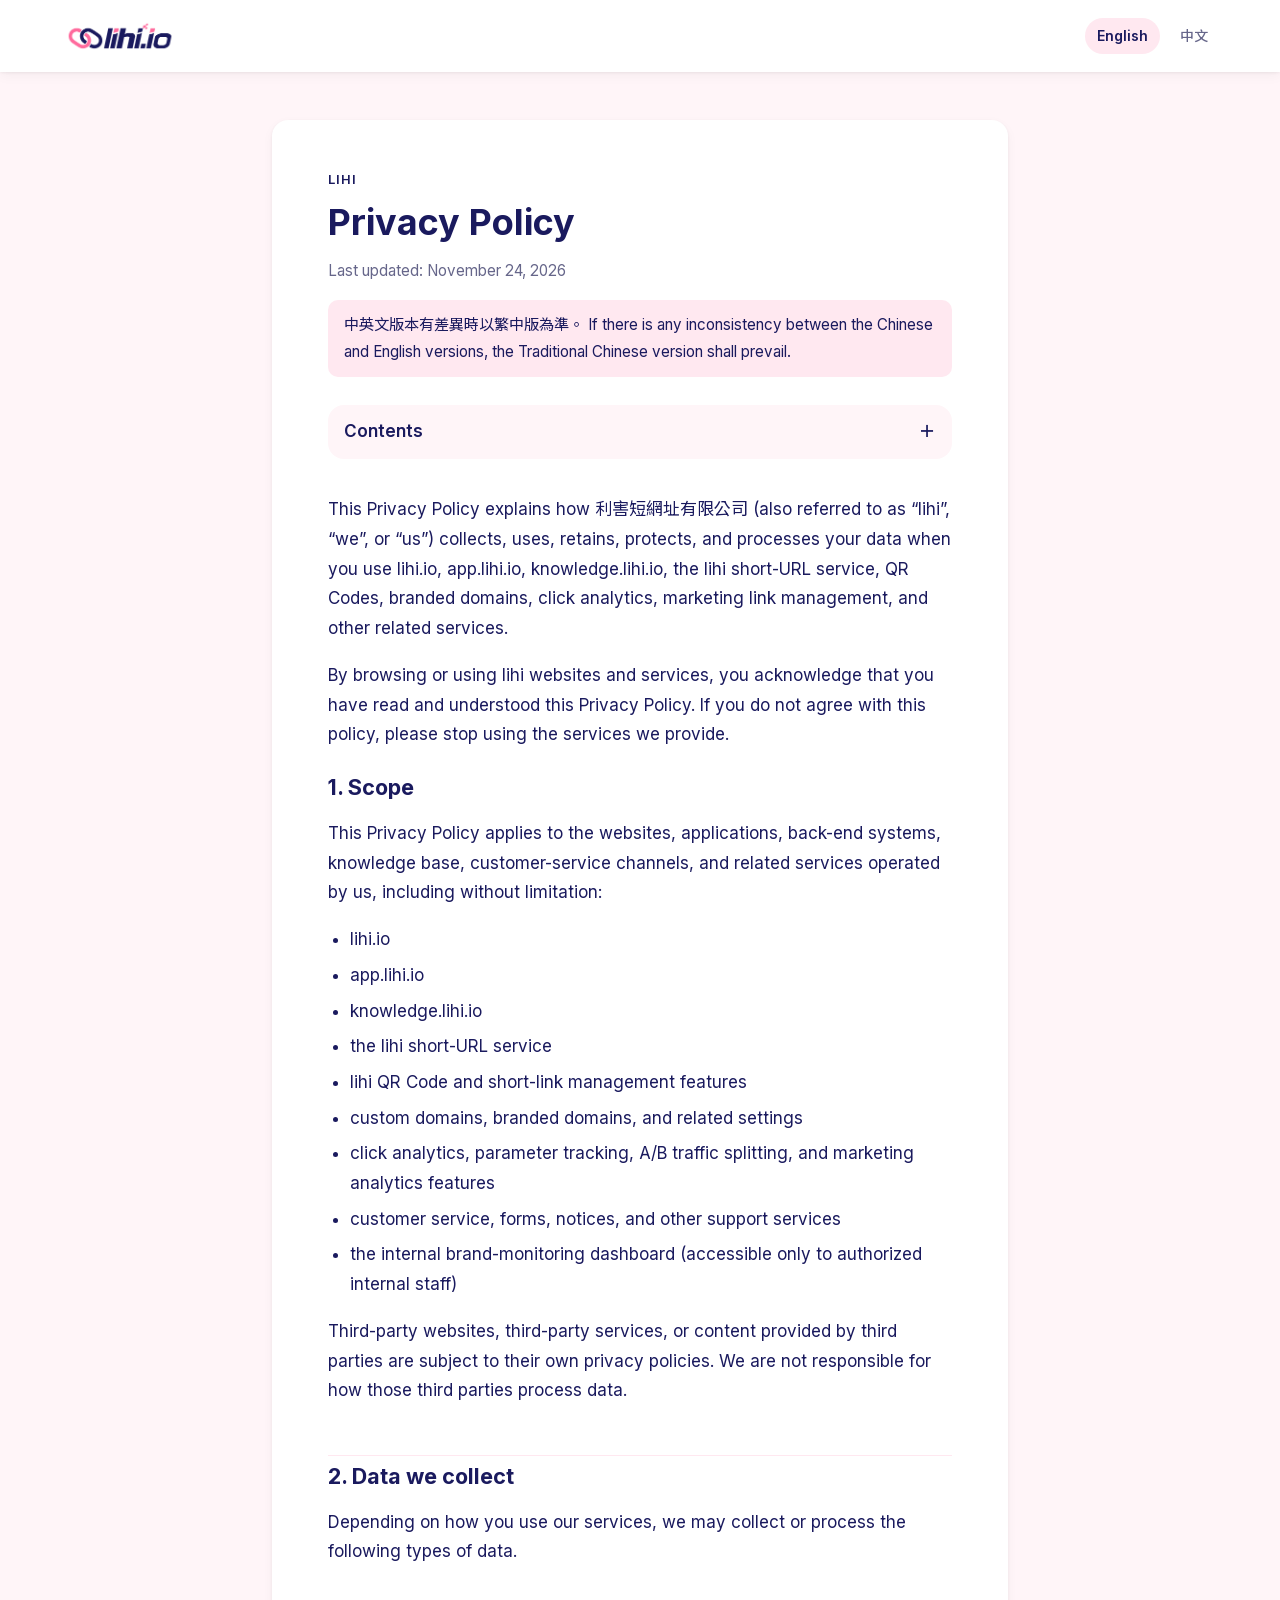
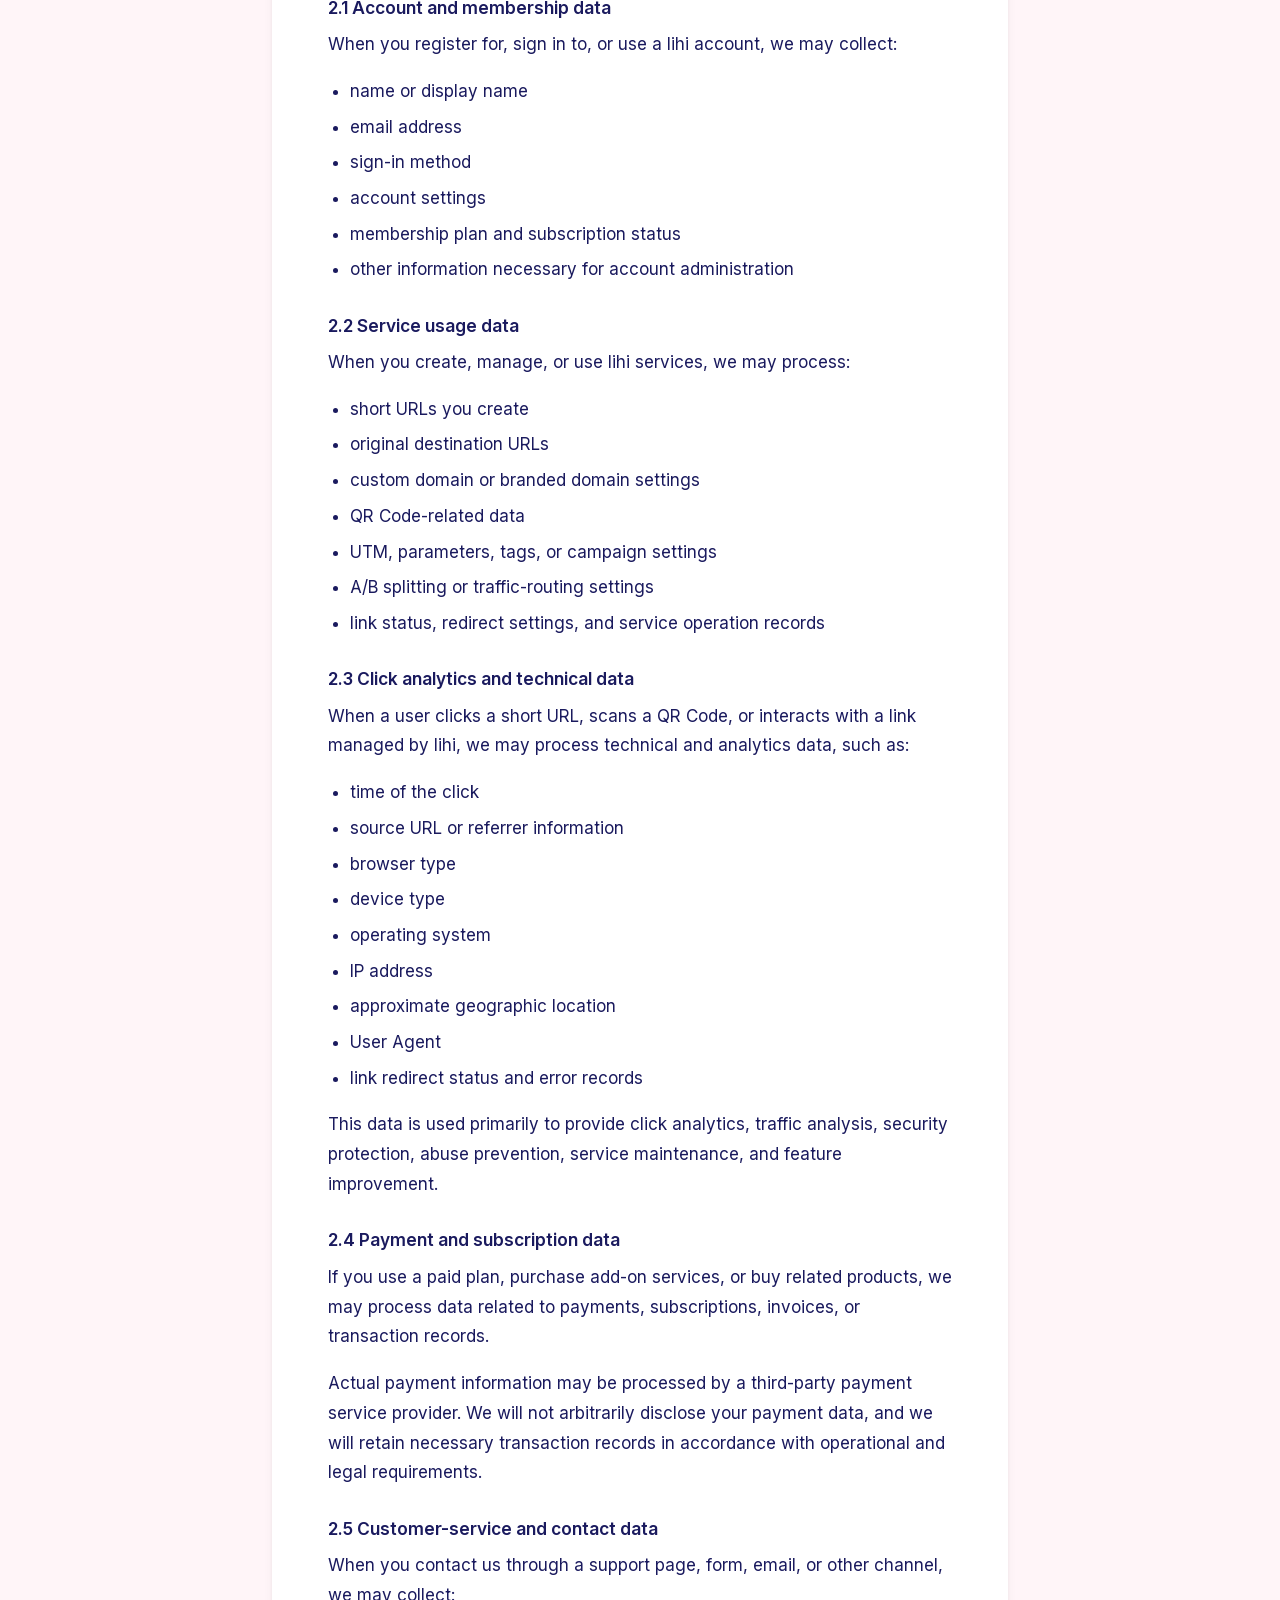
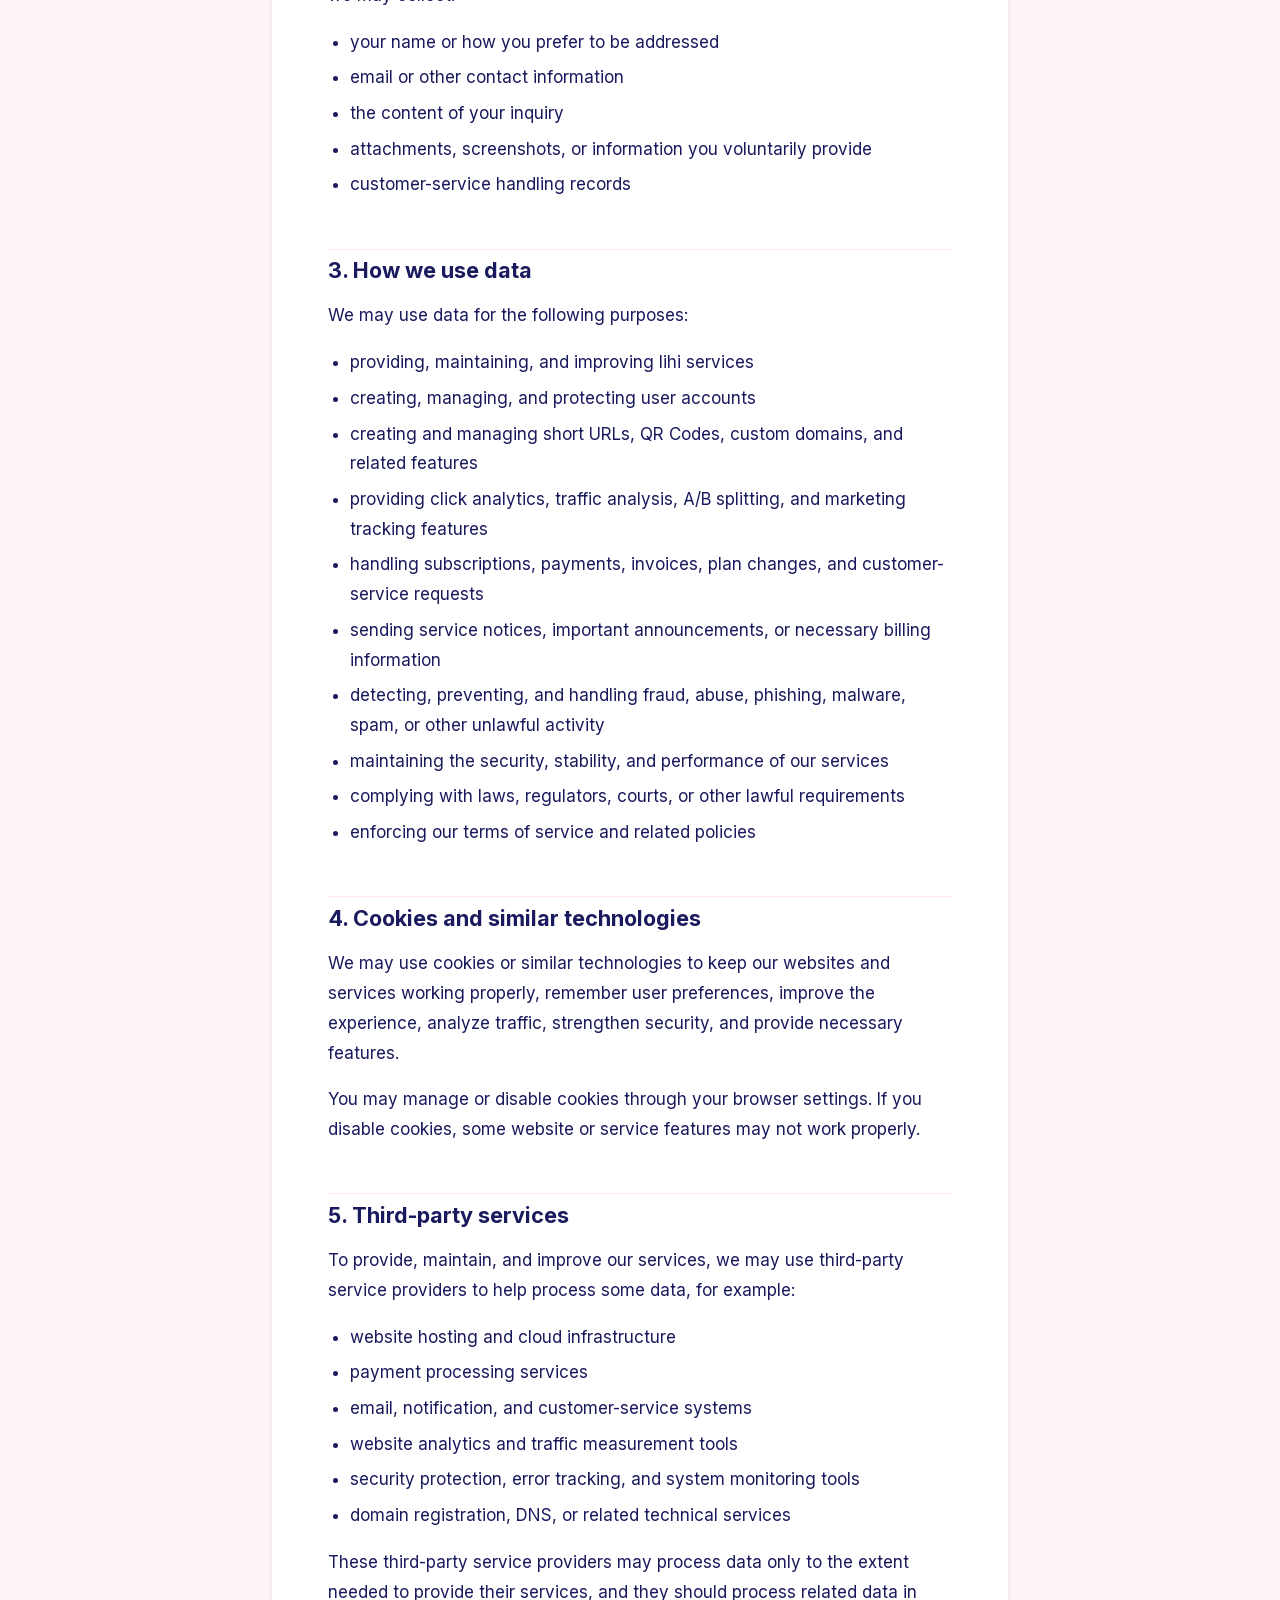
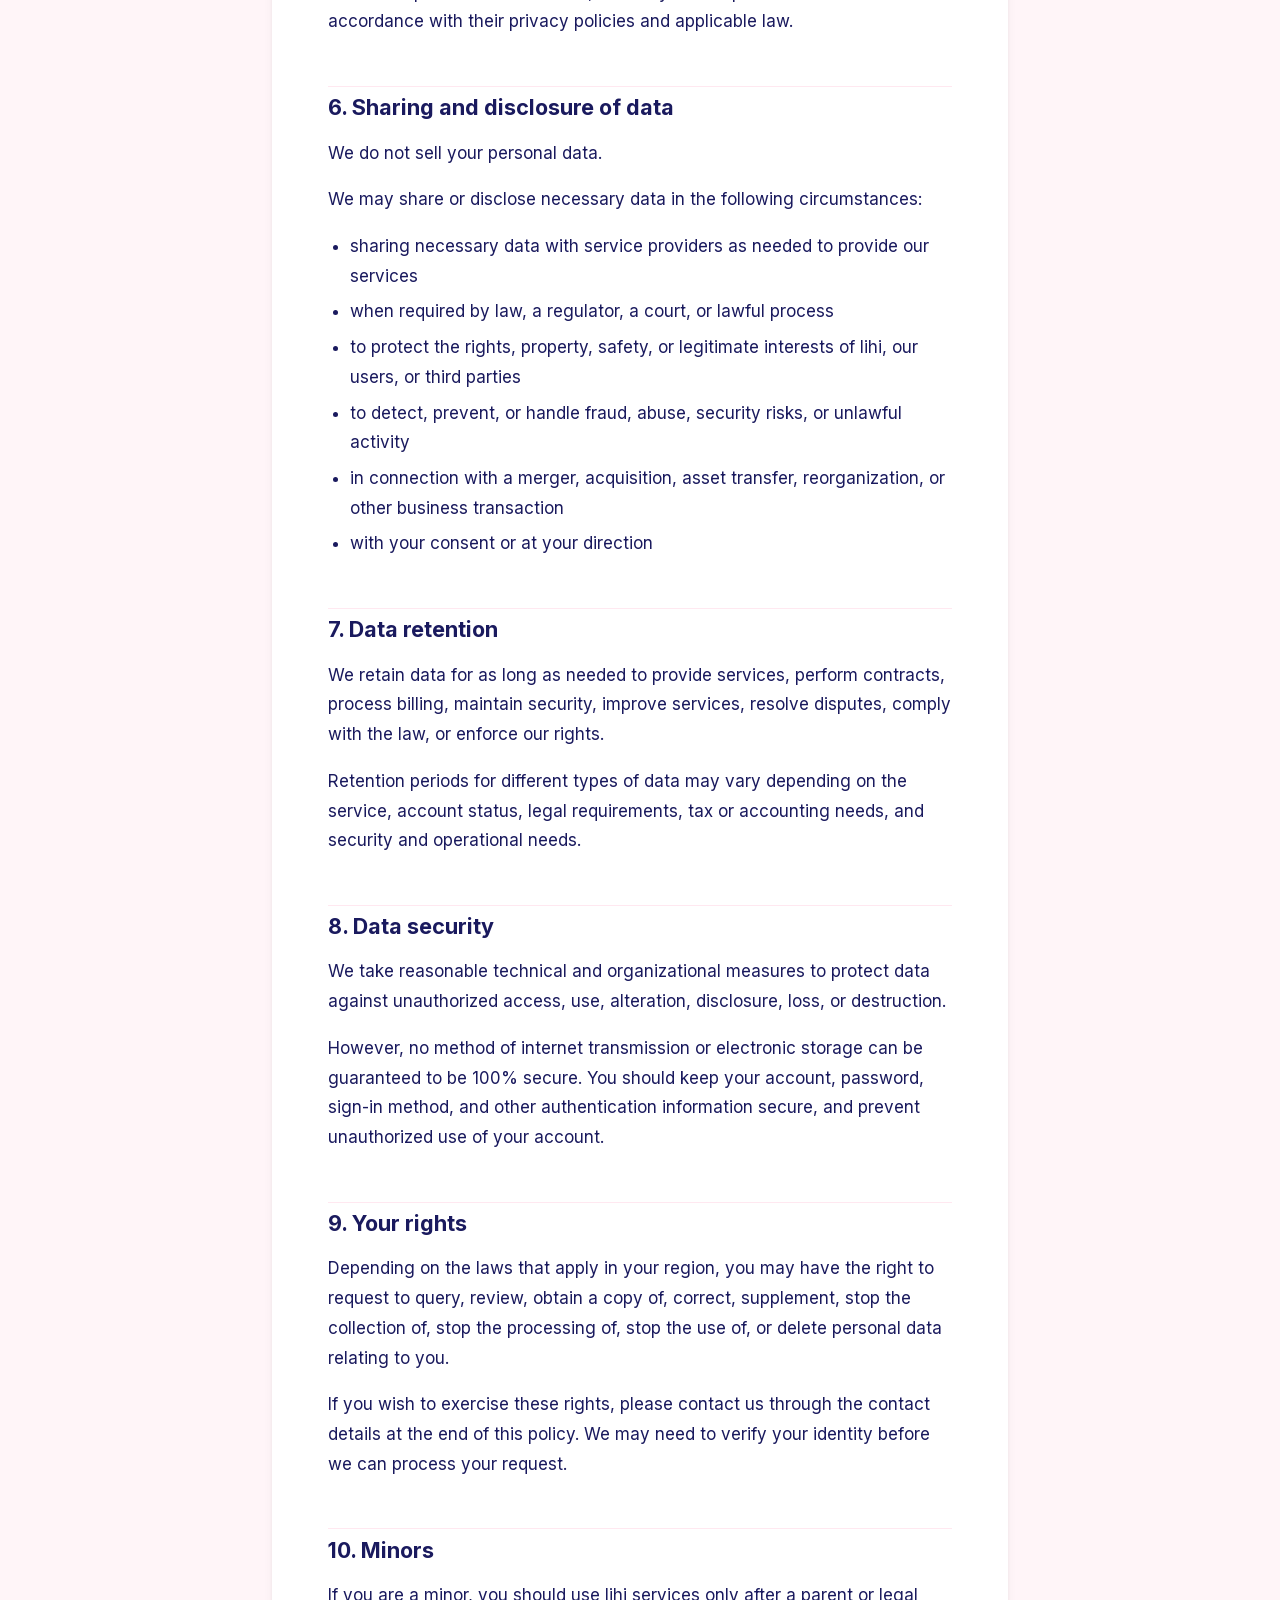
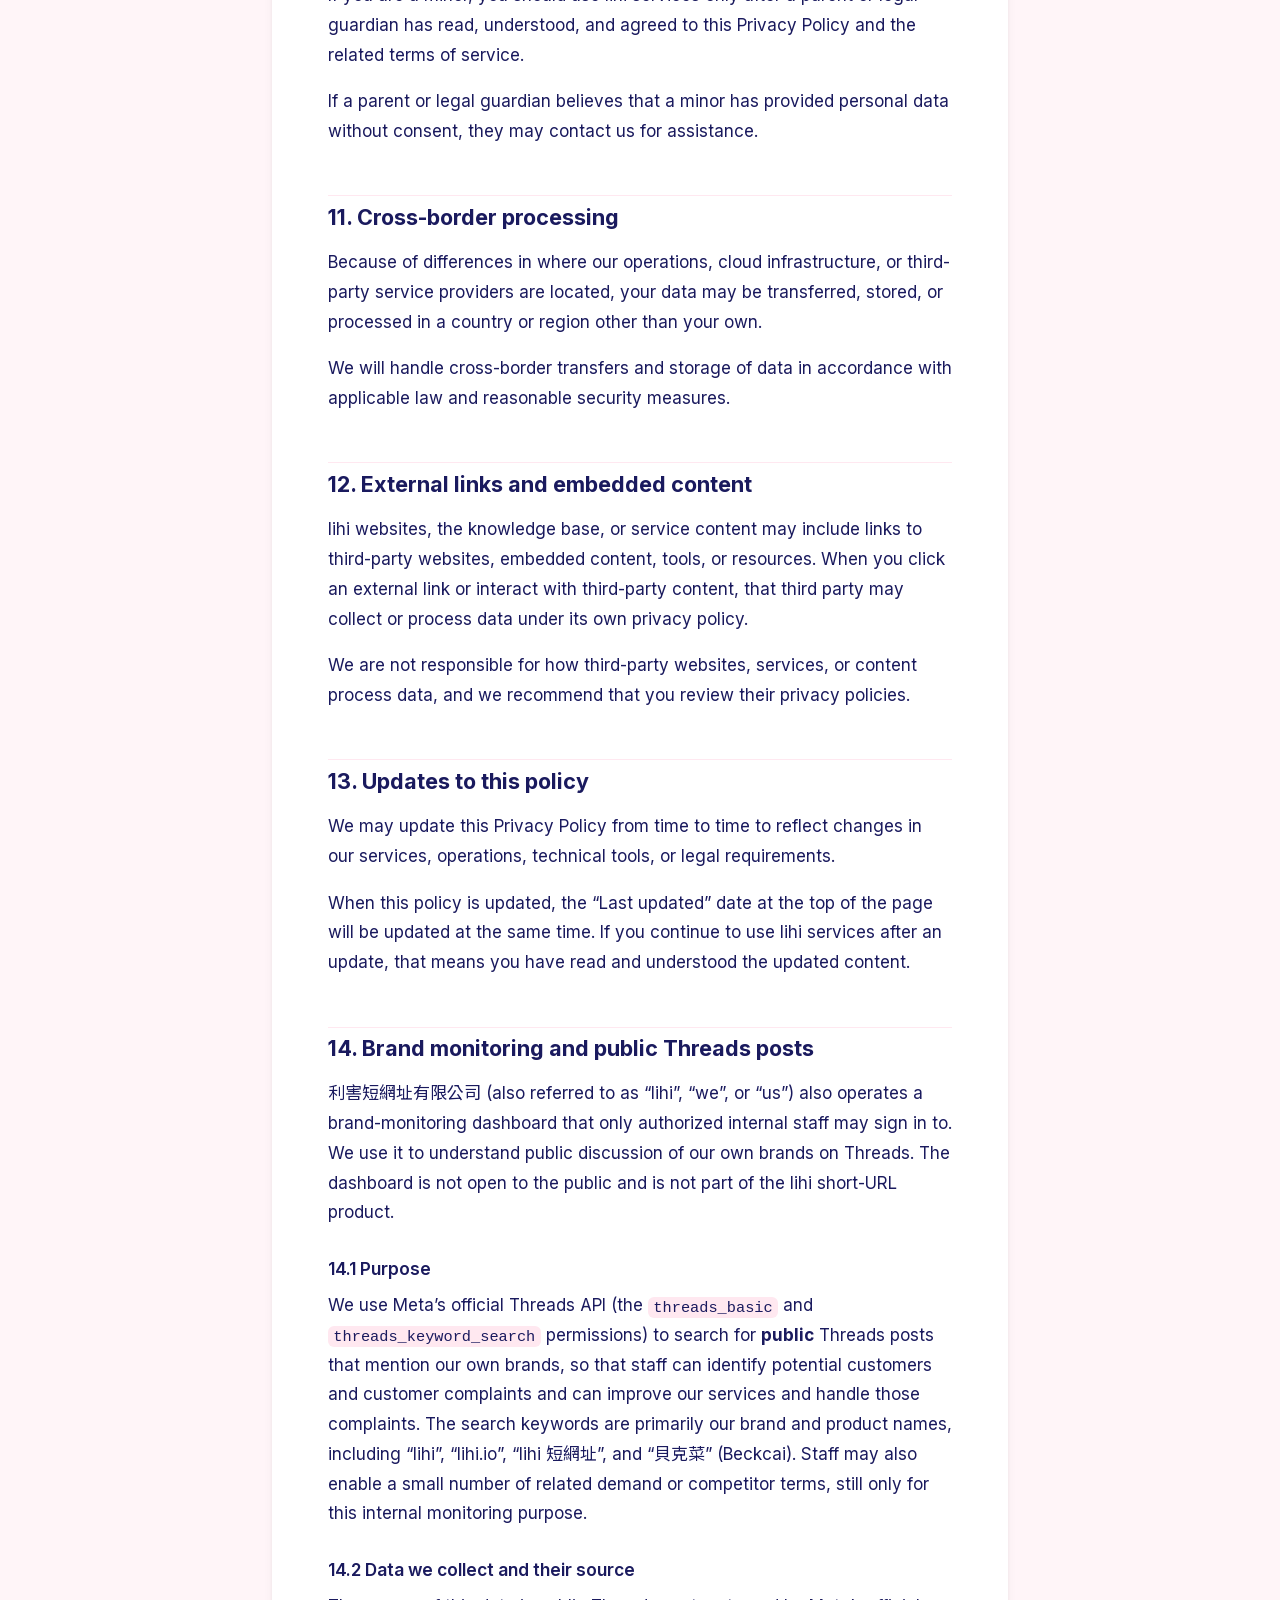
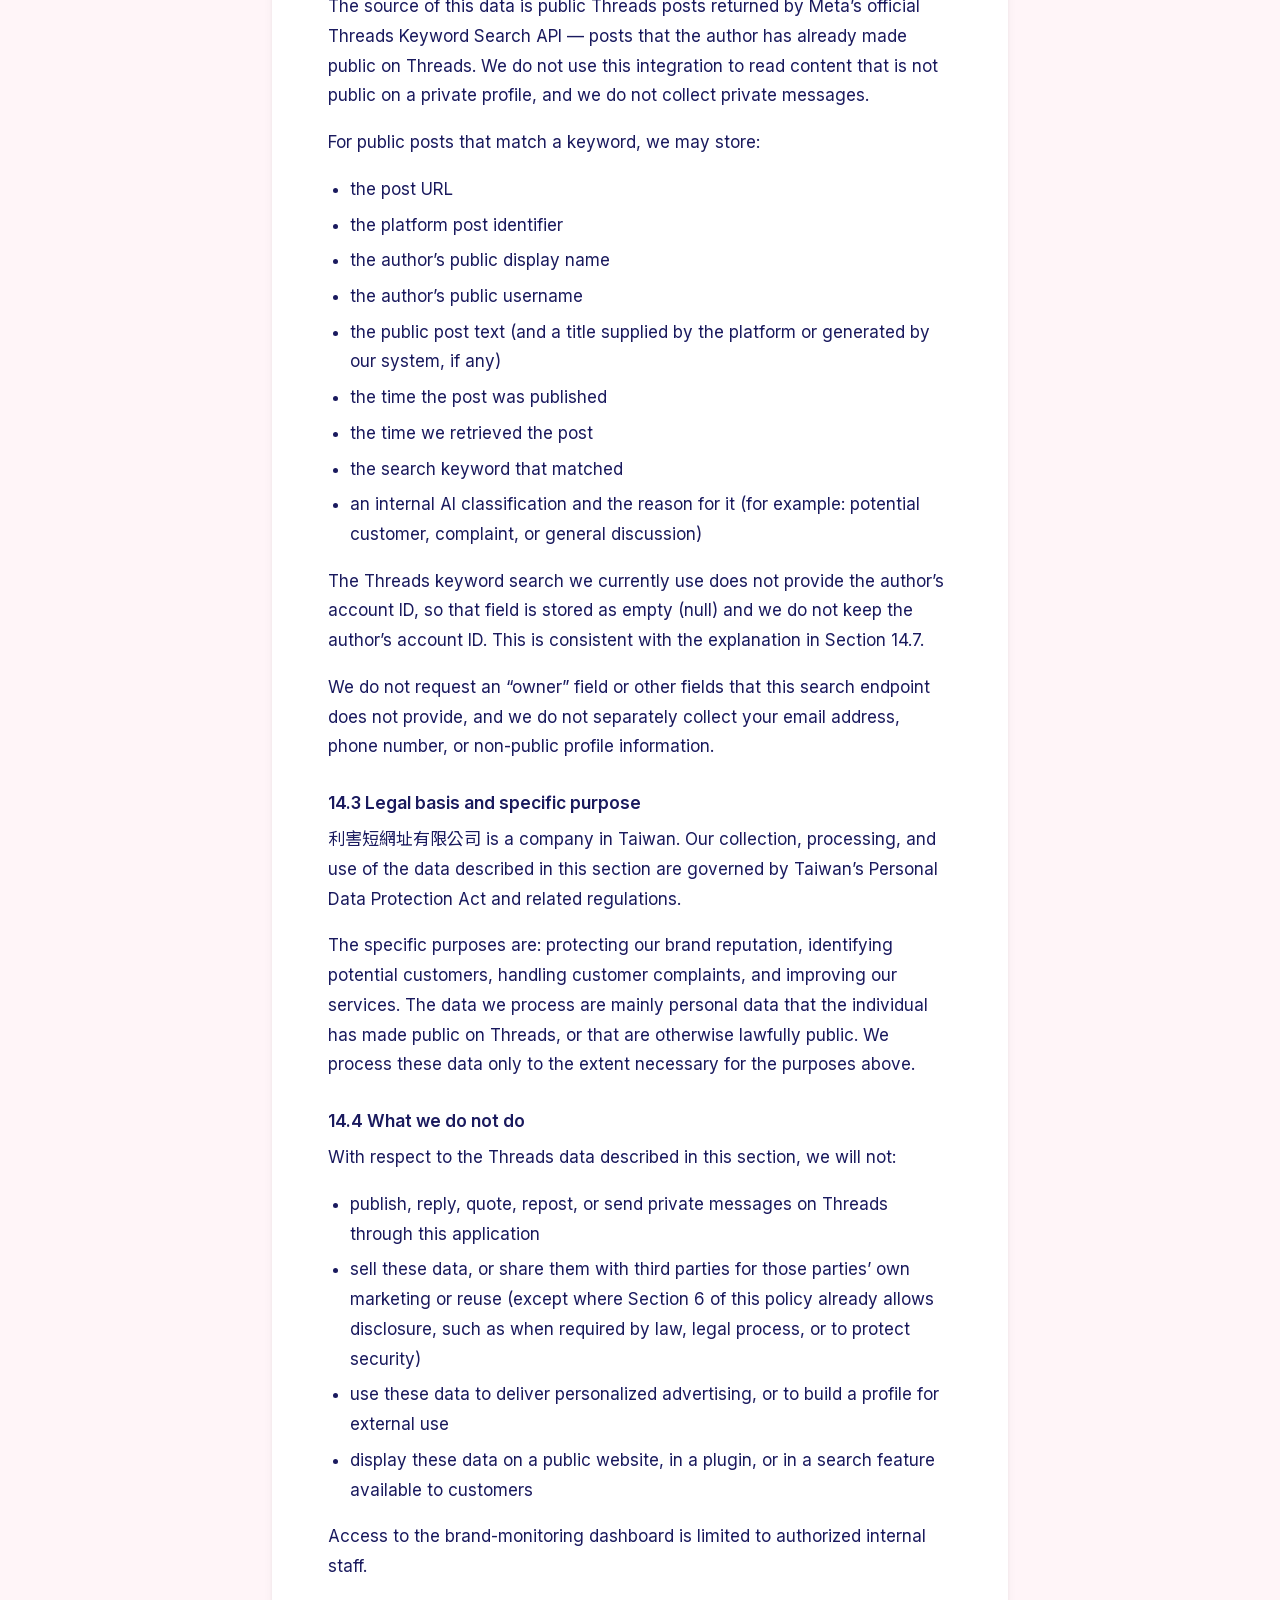
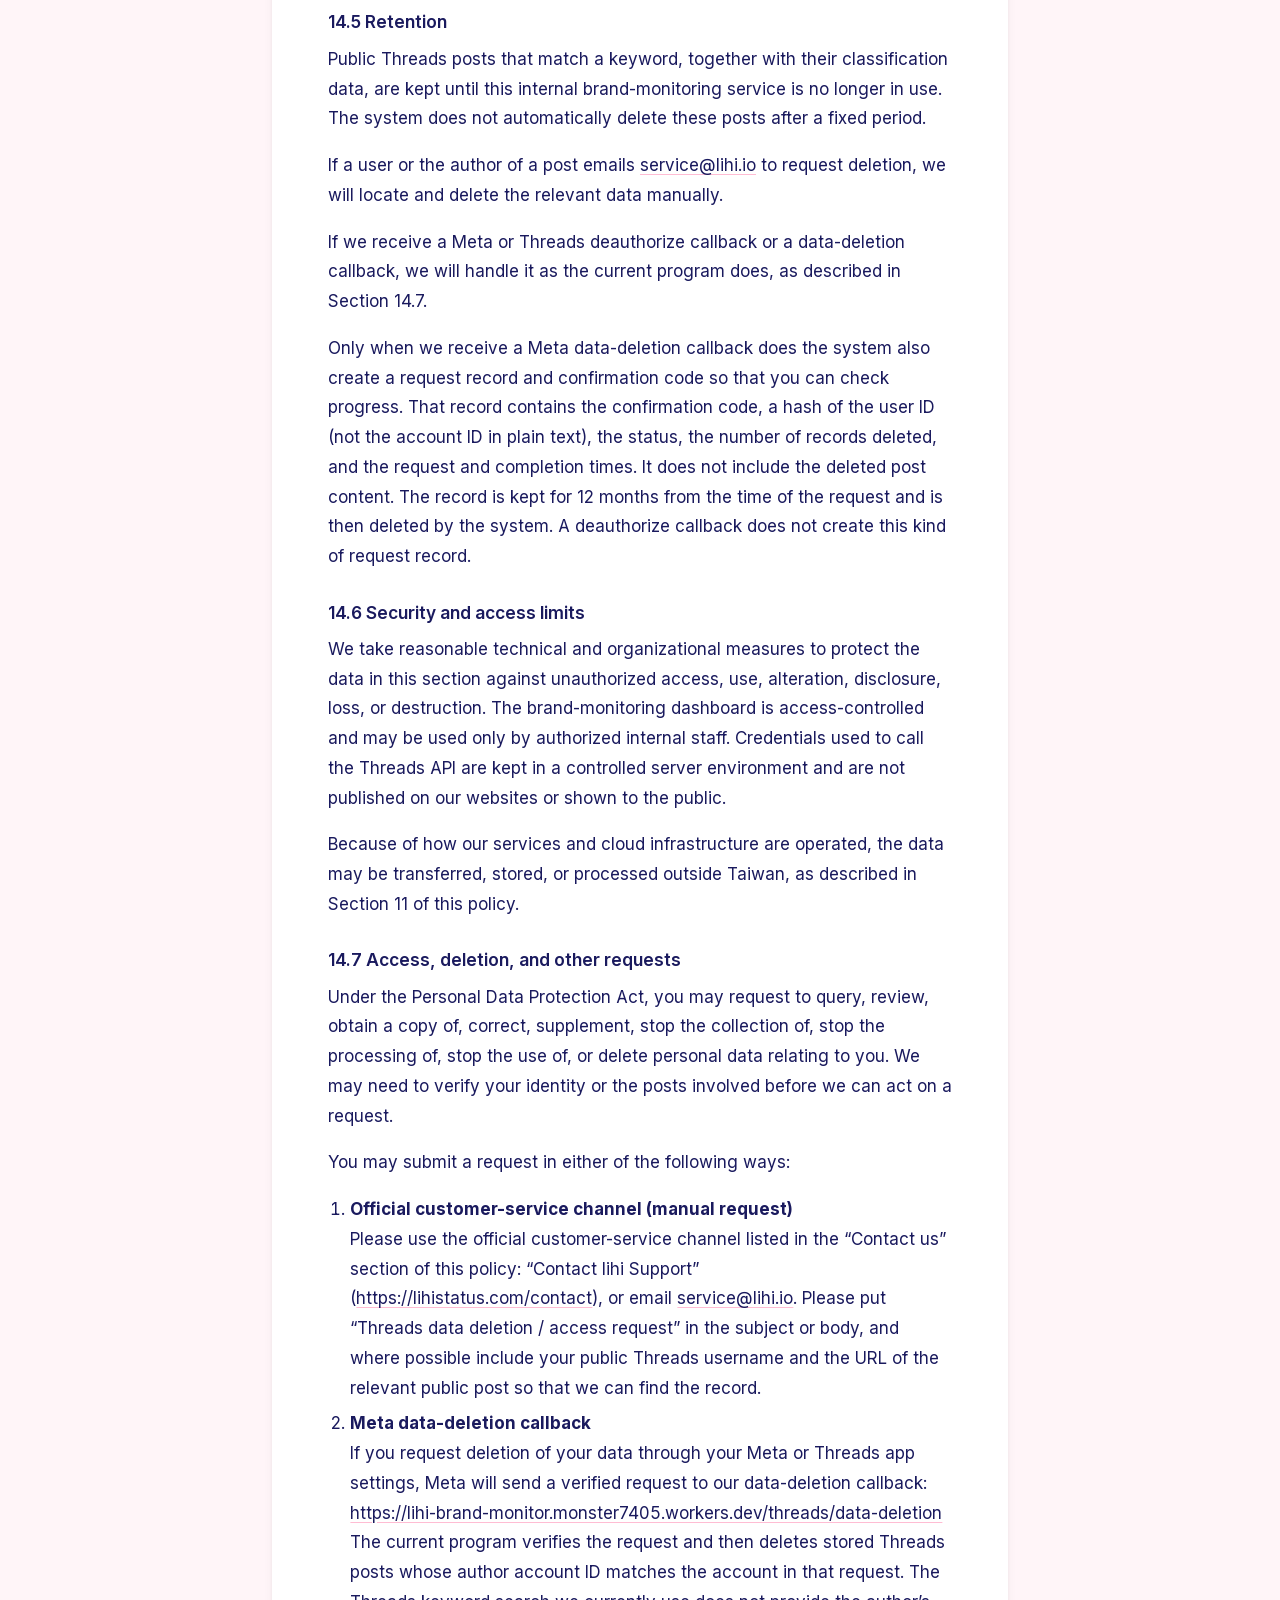
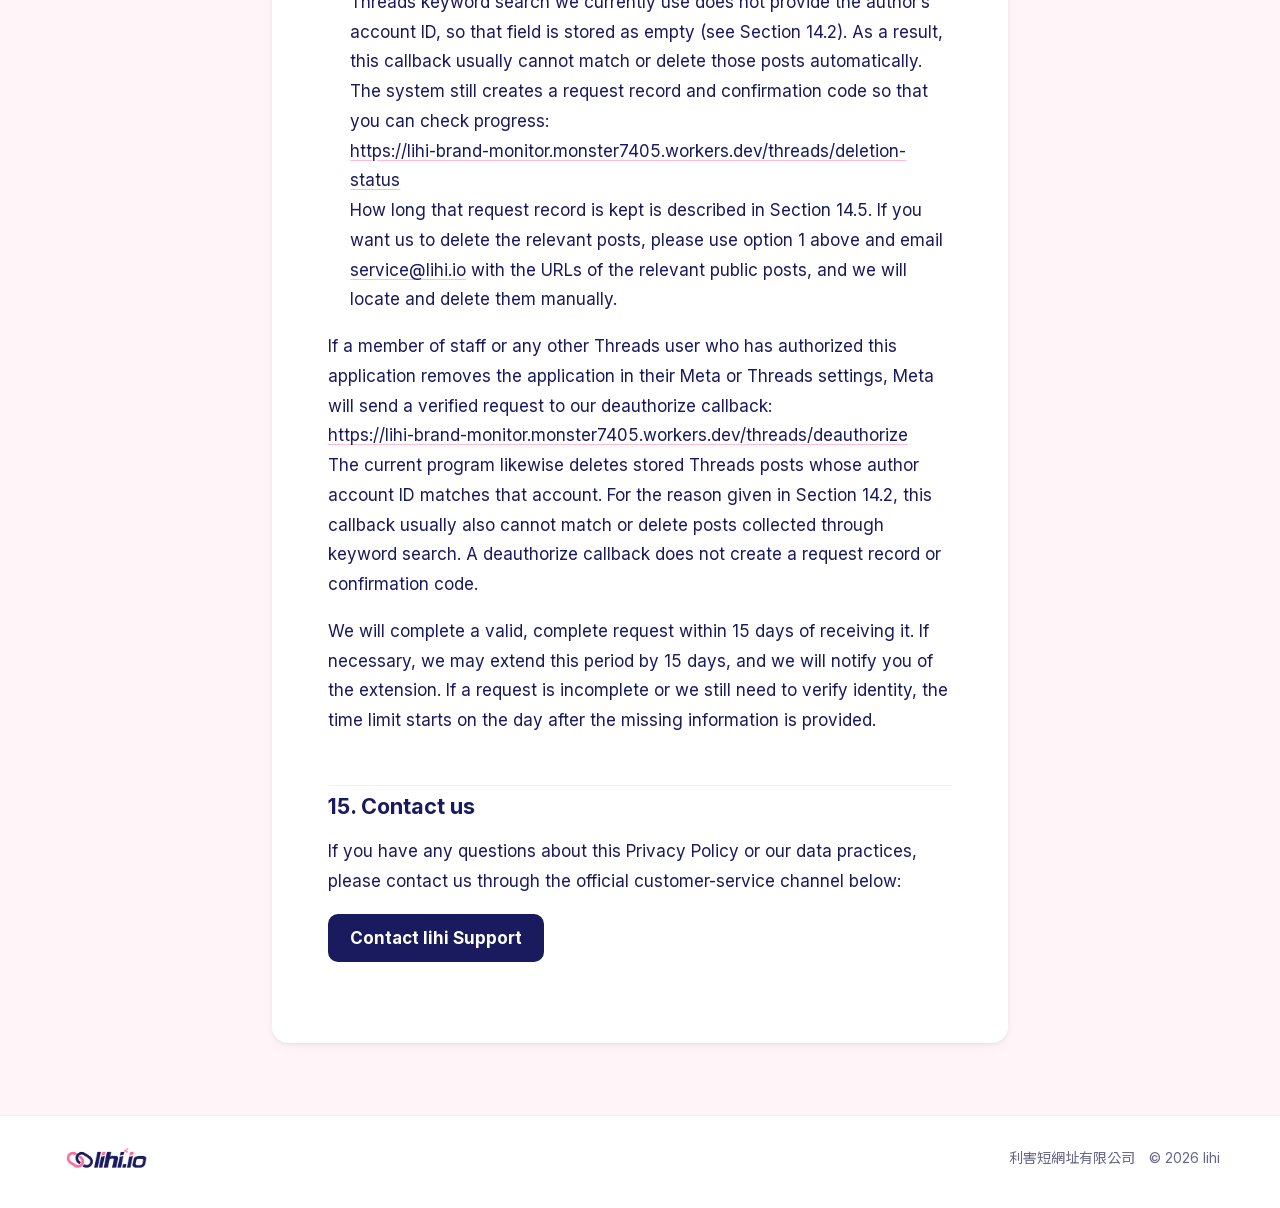
==== commit a05c56d5: "依現況修正 Threads 貼文保存期限，並統一作者 ID 與回呼刪除說明" ====
--- a/en/index.html
+++ b/en/index.html
@@ -201,14 +201,13 @@
 <li>the platform post identifier</li>
 <li>the author’s public display name</li>
 <li>the author’s public username</li>
-<li>the author’s account ID (if the API provides it)</li>
 <li>the public post text (and a title supplied by the platform or generated by our system, if any)</li>
 <li>the time the post was published</li>
 <li>the time we retrieved the post</li>
 <li>the search keyword that matched</li>
 <li>an internal AI classification and the reason for it (for example: potential customer, complaint, or general discussion)</li>
 </ul>
-<p>We store the author’s account ID if the API provides it; if it is not provided, that field is left empty. This is consistent with the explanation in Section 14.7.</p>
+<p>The Threads keyword search we currently use does not provide the author’s account ID, so that field is stored as empty (null) and we do not keep the author’s account ID. This is consistent with the explanation in Section 14.7.</p>
 <p>We do not request an “owner” field or other fields that this search endpoint does not provide, and we do not separately collect your email address, phone number, or non-public profile information.</p>
 <h3 id="s14-3">14.3 Legal basis and specific purpose</h3>
 <p>利害短網址有限公司 is a company in Taiwan. Our collection, processing, and use of the data described in this section are governed by Taiwan’s Personal Data Protection Act and related regulations.</p>
@@ -223,9 +222,10 @@
 </ul>
 <p>Access to the brand-monitoring dashboard is limited to authorized internal staff.</p>
 <h3 id="s14-5">14.5 Retention</h3>
-<p>Public Threads posts that match a keyword, together with their classification data, are in principle kept for 12 months from the date we retrieved them, and are deleted when that period ends. If a record is still needed to handle a complaint, a dispute, or a legal requirement, we may keep it for as long as that need lasts and will delete it when the need ends.</p>
-<p>If you make a valid deletion request, or if we receive a Meta data-deletion callback that we can match to stored records, we will delete the data or explain any reason we cannot do so, as described in Section 14.7, without waiting for the retention period to end.</p>
-<p>To complete a deletion request and to let you check its status, we will keep a request record and confirmation code for 12 months. Those records will not include the deleted content.</p>
+<p>Public Threads posts that match a keyword, together with their classification data, are kept until this internal brand-monitoring service is no longer in use. The system does not automatically delete these posts after a fixed period.</p>
+<p>If a user or the author of a post emails <a href="mailto:service@lihi.io">service@lihi.io</a> to request deletion, we will locate and delete the relevant data manually.</p>
+<p>If we receive a Meta or Threads deauthorize callback or a data-deletion callback, we will handle it as the current program does, as described in Section 14.7.</p>
+<p>Only when we receive a Meta data-deletion callback does the system also create a request record and confirmation code so that you can check progress. That record contains the confirmation code, a hash of the user ID (not the account ID in plain text), the status, the number of records deleted, and the request and completion times. It does not include the deleted post content. The record is kept for 12 months from the time of the request and is then deleted by the system. A deauthorize callback does not create this kind of request record.</p>
 <h3 id="s14-6">14.6 Security and access limits</h3>
 <p>We take reasonable technical and organizational measures to protect the data in this section against unauthorized access, use, alteration, disclosure, loss, or destruction. The brand-monitoring dashboard is access-controlled and may be used only by authorized internal staff. Credentials used to call the Threads API are kept in a controlled server environment and are not published on our websites or shown to the public.</p>
 <p>Because of how our services and cloud infrastructure are operated, the data may be transferred, stored, or processed outside Taiwan, as described in Section 11 of this policy.</p>
@@ -238,11 +238,13 @@
 <li><strong>Meta data-deletion callback</strong><br />
 If you request deletion of your data through your Meta or Threads app settings, Meta will send a verified request to our data-deletion callback:<br />
 <a href="https://lihi-brand-monitor.monster7405.workers.dev/threads/data-deletion">https://lihi-brand-monitor.monster7405.workers.dev/threads/data-deletion</a><br />
-We will verify the request according to Meta’s specifications and start deletion. You can check progress on the status page below, using the confirmation code returned by that callback:<br />
+The current program verifies the request and then deletes stored Threads posts whose author account ID matches the account in that request. The Threads keyword search we currently use does not provide the author’s account ID, so that field is stored as empty (see Section 14.2). As a result, this callback usually cannot match or delete those posts automatically. The system still creates a request record and confirmation code so that you can check progress:<br />
 <a href="https://lihi-brand-monitor.monster7405.workers.dev/threads/deletion-status">https://lihi-brand-monitor.monster7405.workers.dev/threads/deletion-status</a><br />
-Please note: Threads keyword search usually does not include the author’s account ID. If the API provides it, we will store that author ID as described in Section 14.2, and we can match and delete the corresponding posts through this callback. If it is not provided, we usually cannot record the author’s ID, so such posts cannot be matched and deleted automatically through this callback. If you want us to delete such posts, please use option 1 above and email <a href="mailto:service@lihi.io">service@lihi.io</a> with the URLs of the relevant public posts, and we will locate and handle them manually.</li>
+How long that request record is kept is described in Section 14.5. If you want us to delete the relevant posts, please use option 1 above and email <a href="mailto:service@lihi.io">service@lihi.io</a> with the URLs of the relevant public posts, and we will locate and delete them manually.</li>
 </ol>
-<p>If a member of staff or any other Threads user who has authorized this application removes the application in their Meta or Threads settings, we will discard the stored access credential and stop using it.</p>
+<p>If a member of staff or any other Threads user who has authorized this application removes the application in their Meta or Threads settings, Meta will send a verified request to our deauthorize callback:<br />
+<a href="https://lihi-brand-monitor.monster7405.workers.dev/threads/deauthorize">https://lihi-brand-monitor.monster7405.workers.dev/threads/deauthorize</a><br />
+The current program likewise deletes stored Threads posts whose author account ID matches that account. For the reason given in Section 14.2, this callback usually also cannot match or delete posts collected through keyword search. A deauthorize callback does not create a request record or confirmation code.</p>
 <p>We will complete a valid, complete request within 15 days of receiving it. If necessary, we may extend this period by 15 days, and we will notify you of the extension. If a request is incomplete or we still need to verify identity, the time limit starts on the day after the missing information is provided.</p>
 <h2 id="s15">15. Contact us</h2>
 <p>If you have any questions about this Privacy Policy or our data practices, please contact us through the official customer-service channel below:</p>
